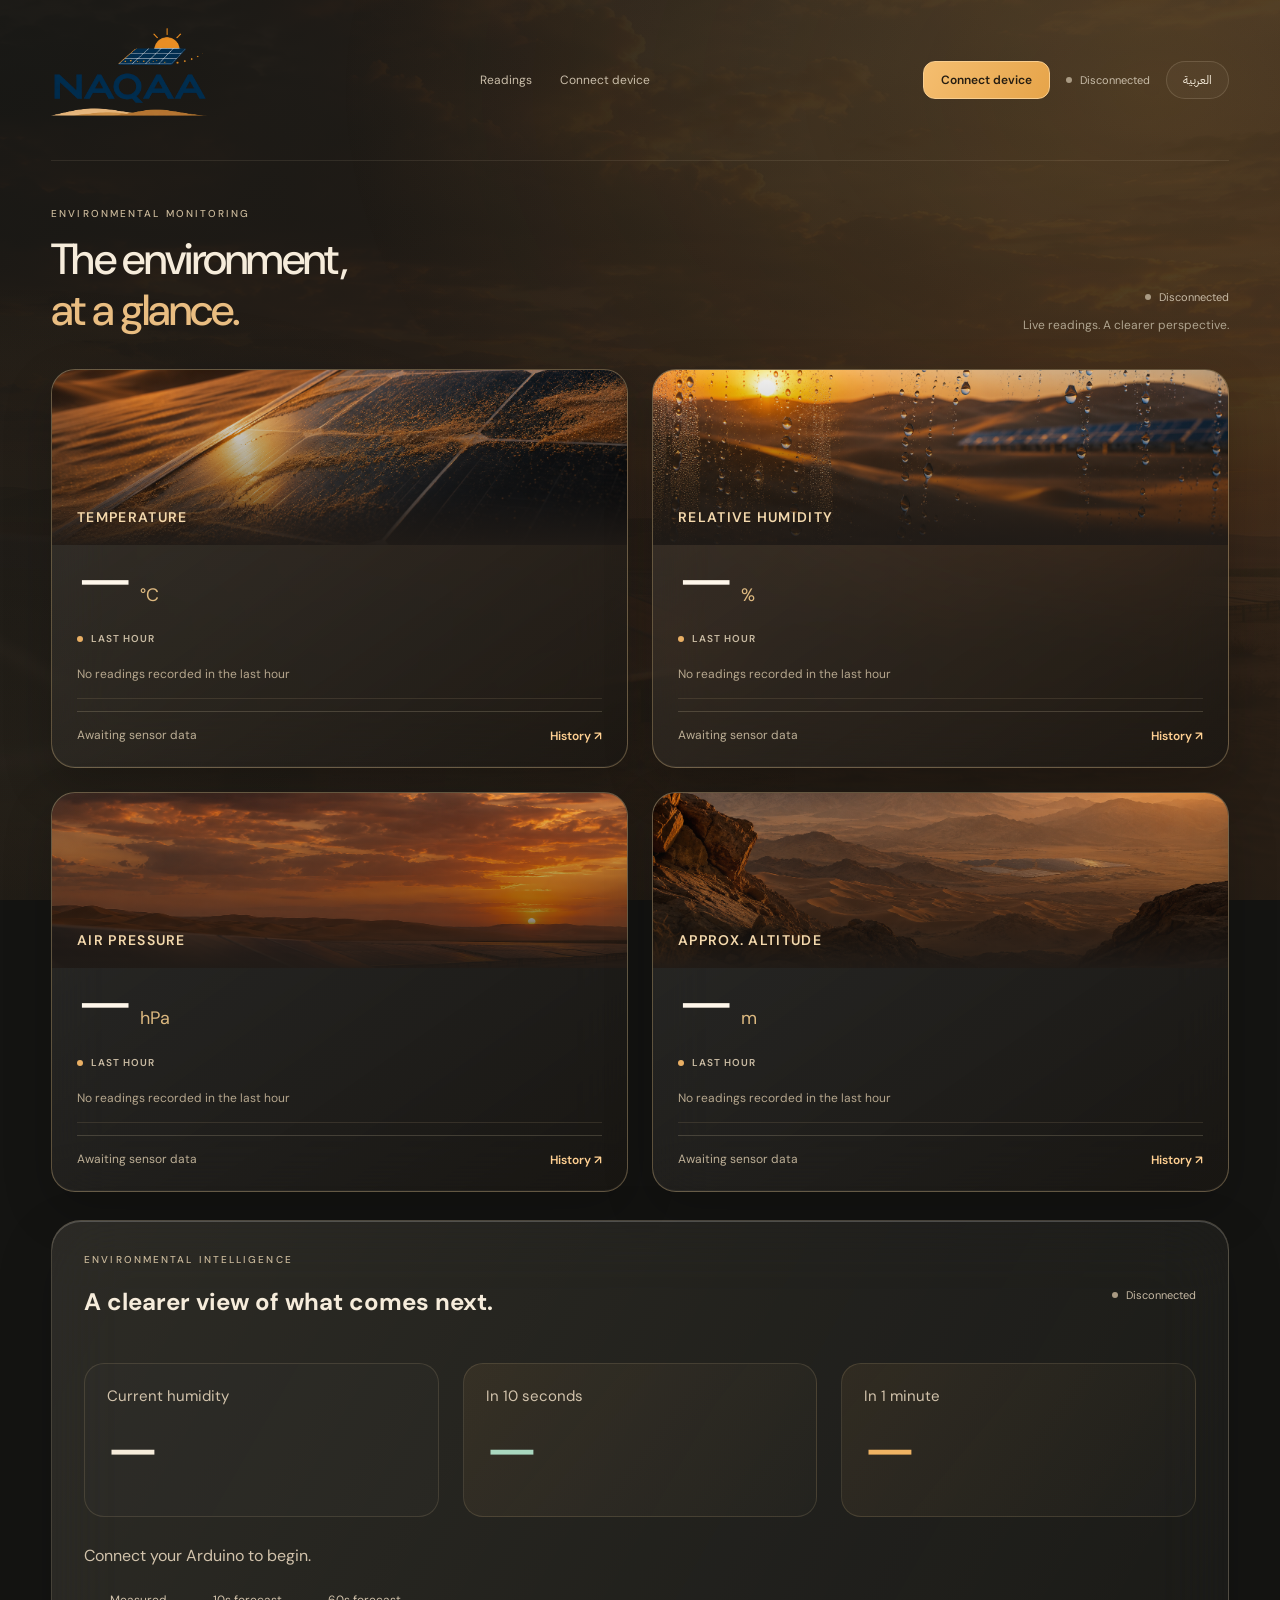
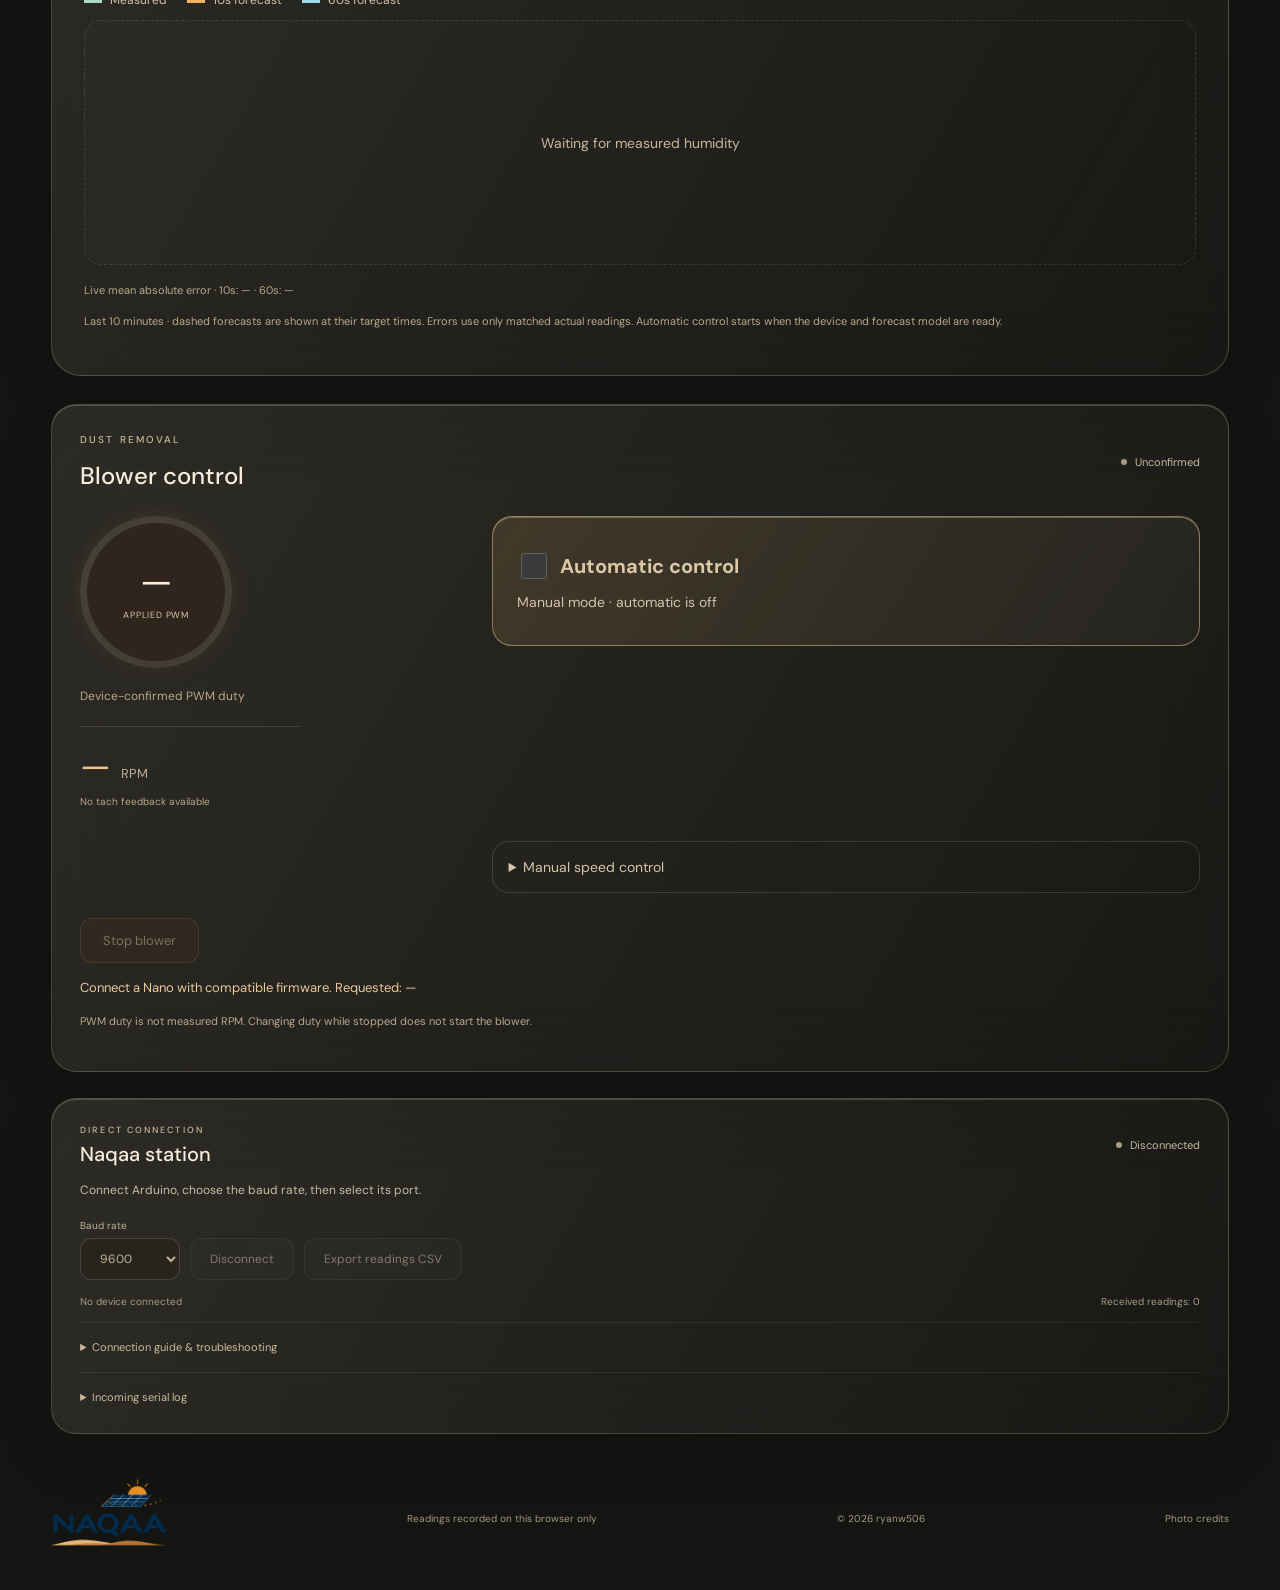
==== index.html @ 0ad432ba "Display complete original logo" ====
<!doctype html>
<html lang="en" dir="ltr"><head><meta charset="utf-8"><meta name="viewport" content="width=device-width, initial-scale=1"><meta name="theme-color" content="#211d19"><meta name="description" content="Naqaa — environmental monitoring from your Arduino sensor."><title>نقاء | Naqaa</title><link rel="stylesheet" href="style.css?v=29"><link href="https://fonts.googleapis.com/css2?family=DM+Sans:wght@400;500;600;700&family=IBM+Plex+Sans+Arabic:wght@400;500;600;700&display=swap" rel="stylesheet"></head>
<body><a class="skip" href="#readings" data-ar="انتقل إلى القراءات" data-en="Skip to readings">انتقل إلى القراءات</a><main>
<header><a class="brand logo-brand" href="#" aria-label="NAQAA"><img src="naqaa-logo-transparent.png" alt="NAQAA"></a><nav><a href="#readings" data-ar="القراءات" data-en="Readings">القراءات</a><a href="#connection" data-ar="توصيل الجهاز" data-en="Connect device">توصيل الجهاز</a></nav><div class="header-actions"><button id="connect" class="primary" data-ar="توصيل الجهاز" data-en="Connect device">توصيل الجهاز</button><span class="state-badge" id="header-state"></span><button id="language" aria-label="Switch language">English</button></div></header>
<section class="dashboard" id="readings"><div class="section-heading"><div><p class="eyebrow" data-ar="محطة الرصد البيئي" data-en="ENVIRONMENTAL MONITORING">ENVIRONMENTAL MONITORING</p><h1 data-ar="البيئة، في لمحة." data-en="The environment,<br><em>at a glance.</em>">The environment,<br><em>at a glance.</em></h1></div><div class="overview-meta"><span class="state-badge" id="overview-state"></span><p data-ar="قراءات مباشرة من مستشعرك." data-en="Live readings. A clearer perspective.">Live readings. A clearer perspective.</p></div></div><div id="cards" class="cards"></div>
<section class="glass blower-panel" id="blower-panel" hidden><div class="connection-heading"><div><p class="eyebrow" data-ar="إزالة الغبار" data-en="DUST REMOVAL">DUST REMOVAL</p><h2 data-ar="التحكم بالمنفاخ" data-en="Blower control">Blower control</h2></div><span id="blower-state" class="state-badge"></span></div><div class="blower-layout"><div class="blower-reading"><strong id="blower-duty">—</strong><span data-ar="نسبة PWM المؤكدة من الجهاز" data-en="Device-confirmed PWM duty">Device-confirmed PWM duty</span><div class="blower-rpm"><div><strong id="blower-rpm">—</strong><small>RPM</small></div><span id="blower-rpm-note">No speed feedback</span></div></div><fieldset id="blower-controls" disabled><label for="blower-range" data-ar="النسبة المطلوبة" data-en="Requested duty">Requested duty</label><div class="blower-inputs"><input id="blower-range" type="range" min="0" max="100" step="1" value="60"><input id="blower-number" aria-label="Duty percentage" type="number" min="0" max="100" step="1" value="60"><span>%</span></div><div class="controls"><button class="secondary" id="blower-apply" data-ar="تطبيق النسبة" data-en="Apply duty">Apply duty</button><button class="primary" id="blower-start" data-ar="تشغيل" data-en="Start">Start</button></div></fieldset></div><button id="blower-stop" class="blower-stop" disabled data-ar="إيقاف المنفاخ" data-en="Stop blower">Stop blower</button><p id="blower-message" role="status" aria-live="polite"></p><p class="blower-note" data-ar="النسبة هي خرج PWM وليست سرعة RPM. تغيير النسبة أثناء التوقف لا يشغل المنفاخ." data-en="PWM duty is not measured RPM. Changing duty while stopped does not start the blower.">PWM duty is not measured RPM. Changing duty while stopped does not start the blower.</p></section><section id="connection" class="glass connection"><div class="connection-heading"><div><p class="eyebrow" data-ar="اتصال مباشر" data-en="DIRECT CONNECTION">اتصال مباشر</p><h2 data-ar="محطة نقاء" data-en="Naqaa station">محطة نقاء</h2></div><span class="state-badge" id="panel-state"></span></div><p id="storage-message" role="status" hidden></p><p id="connection-message" role="status" aria-live="polite"></p><div class="controls"><label><span data-ar="سرعة الاتصال" data-en="Baud rate">سرعة الاتصال</span><select id="baud"><option>9600</option><option>115200</option><option>57600</option><option>38400</option><option>19200</option><option>4800</option></select></label><button id="disconnect" class="secondary" disabled data-ar="قطع الاتصال" data-en="Disconnect">قطع الاتصال</button><button id="export" class="secondary" disabled data-ar="تنزيل القراءات CSV" data-en="Export readings CSV">تنزيل القراءات CSV</button></div><div class="device-meta"><span id="port-info"></span><span id="sample-count"></span></div><details><summary data-ar="طريقة التوصيل وحل المشاكل" data-en="Connection guide & troubleshooting">طريقة التوصيل وحل المشاكل</summary><ol><li data-ar="افتح هذه الصفحة في Chrome أو Edge على الكمبيوتر. إذا كنت داخل معاينة تطبيق، افتح الرابط في المتصفح مباشرة." data-en="Open this page in desktop Chrome or Edge. If you are inside an app preview, open the URL in the browser directly.">افتح هذه الصفحة في Chrome أو Edge على الكمبيوتر. إذا كنت داخل معاينة تطبيق، افتح الرابط في المتصفح مباشرة.</li><li data-ar="وصّل الأردوينو بسلك USB يدعم البيانات وأغلق Serial Monitor وSerial Plotter في Arduino IDE." data-en="Connect Arduino with a data-capable USB cable. Close Serial Monitor and Serial Plotter in Arduino IDE.">وصّل الأردوينو بسلك USB يدعم البيانات وأغلق Serial Monitor وSerial Plotter في Arduino IDE.</li><li data-ar="طابق سرعة الاتصال مع Serial.begin في كودك، ثم اضغط توصيل واختر منفذ الجهاز." data-en="Match the baud rate to Serial.begin in your firmware, then click Connect and select the device port.">طابق سرعة الاتصال مع Serial.begin في كودك، ثم اضغط توصيل واختر منفذ الجهاز.</li><li data-ar="تُقرأ المخرجات النصية الحالية مثل Temperature = 21.21 وHumidity = 49.80؛ يجب إرسال كل سطر باستخدام Serial.println." data-en="Existing text output such as Temperature = 21.21 and Humidity = 49.80 is supported. Send each line using Serial.println.">تُقرأ المخرجات النصية الحالية مثل Temperature = 21.21 وHumidity = 49.80؛ يجب إرسال كل سطر باستخدام Serial.println.</li></ol><p data-ar="اتصال USB يعرض الجهاز الموصول بهذا الكمبيوتر. مشاهدة نفس البث عن بعد تحتاج بوابة شبكة وخدمة تخزين مشتركة." data-en="USB displays the device attached to this computer. Sharing the same stream remotely requires a network gateway and shared data service.">اتصال USB يعرض الجهاز الموصول بهذا الكمبيوتر. مشاهدة نفس البث عن بعد تحتاج بوابة شبكة وخدمة تخزين مشتركة.</p><a id="standalone" target="_blank" rel="noopener" data-ar="فتح الصفحة في نافذة مستقلة ↗" data-en="Open in a standalone window ↗">فتح الصفحة في نافذة مستقلة ↗</a></details><details><summary data-ar="سجل الاستقبال" data-en="Incoming serial log">سجل الاستقبال</summary><pre id="serial-log" dir="ltr"></pre></details></section></section>
<footer><a class="brand logo-brand" href="#" aria-label="NAQAA"><img src="naqaa-logo-transparent.png" alt="NAQAA"></a><p data-ar="البيانات المسجلة على هذا المتصفح فقط" data-en="Readings recorded on this browser only">Readings recorded on this browser only</p><span class="copyright">© 2026 ryanw506</span><a href="credits.html" data-ar="مصادر الصور" data-en="Photo credits">مصادر الصور</a></footer></main><dialog id="detail" aria-labelledby="detail-title"><button class="close" id="close-detail" autofocus aria-label="Close / إغلاق">×</button><div class="detail-banner"><img id="detail-photo" alt=""><div class="detail-banner-shade"></div><div class="detail-banner-content"><p class="eyebrow" data-ar="سجل المستشعر" data-en="SENSOR HISTORY">SENSOR HISTORY</p><h2 id="detail-title"></h2><p id="detail-updated"></p></div></div><div class="detail-body"><div class="history-header"><h3 data-ar="السجل" data-en="HISTORY">HISTORY</h3><div class="range-tabs" role="group" aria-label="History time range"><button data-minutes="1" aria-pressed="true" data-ar="دقيقة" data-en="1 minute">1 minute</button><button data-minutes="10" aria-pressed="false" data-ar="10 دقائق" data-en="10 minutes">10 minutes</button><button data-minutes="60" aria-pressed="false" data-ar="ساعة" data-en="1 hour">1 hour</button></div></div><div id="chart"></div><div id="stats" class="stats"></div><div class="history-footer"><span id="history-coverage"></span><span id="history-source" data-ar="متوسطات ثانية واحدة · بيانات جهازك" data-en="1-second averages · Device readings">1-second averages · Device readings</span></div></div></dialog><script src="core.js?v=12"></script><script src="history.js?v=9"></script><script src="app.js?v=21"></script><script src="control-core.js?v=1"></script><script src="blower.js?v=15"></script><script src="forecast-model.js?v=1"></script><script src="forecast.js?v=13"></script></body></html>
---- style.css ----
:root{color-scheme:dark;--amber:#f6b661;--cream:#f6ecdb;--muted:#b9ad99;--line:#ead7b52b}*{box-sizing:border-box}html{scroll-behavior:smooth;scroll-padding-top:25px}body{margin:0;background:#141412;color:var(--cream);font-family:'DM Sans','IBM Plex Sans Arabic',sans-serif}body:before{content:'';position:fixed;inset:0;z-index:-1;background:linear-gradient(110deg,#171714ef,#292017e0),url('pressure-desert.png') center/cover}body:after{content:'';position:fixed;z-index:-1;inset:0;pointer-events:none;background:radial-gradient(ellipse at 90% 10%,#d29a4430,transparent 50%),radial-gradient(ellipse at 0% 85%,#98765115,transparent 45%)}button,select,a{font:inherit}a{color:inherit;text-decoration:none}button,select{color:inherit;border:1px solid var(--line)}button{cursor:pointer}button:disabled{cursor:not-allowed;opacity:.42}:focus-visible{outline:2px solid var(--amber);outline-offset:5px}.skip{position:absolute;top:-80px;z-index:100;background:#25221b;padding:15px}.skip:focus{top:8px}main{max-width:1460px;margin:auto}header{display:flex;justify-content:space-between;align-items:center;margin:0 4%;padding:24px 0;border-bottom:1px solid #ead7b51a;gap:20px}.brand{font-size:22px;letter-spacing:4px;display:flex;align-items:baseline;gap:15px;font-weight:600}.brand span{font-family:'IBM Plex Sans Arabic',sans-serif;letter-spacing:0;font-size:19px;color:#bcae95;font-weight:400}nav,.header-actions{display:flex;align-items:center;gap:28px}nav{font-size:12px;color:#c9bda9}#language{background:#fff5df09;border-radius:25px;padding:9px 16px;font-size:12px}button:hover:not(:disabled),nav a:hover{color:#ffe2b3}.state-badge{display:inline-flex;align-items:center;gap:8px;font-size:11px;color:#c7baa5;white-space:nowrap}.state-badge:before{content:'';width:6px;height:6px;border-radius:50%;background:#a99a83}.state-badge[data-state=live]:before{background:#afd3a4;box-shadow:0 0 10px #afd3a466;animation:breathe 3s infinite}.state-badge[data-state=error]:before,.state-badge[data-state=stale]:before{background:#ffb46b}.dashboard{padding:46px 4% 20px}.section-heading{display:flex;align-items:end;justify-content:space-between;gap:30px;margin-bottom:32px}.eyebrow{font-size:10px;font-weight:500;letter-spacing:2.1px;color:#cab99b;margin:0 0 14px}.section-heading h1{font-size:clamp(30px,3.4vw,48px);line-height:1.18;letter-spacing:-1.7px;font-weight:500;margin:0}.section-heading em{font-style:normal;color:#e9bd81}.overview-meta{text-align:end;padding-bottom:4px}.overview-meta p{font-size:12px;color:#afa48f;margin:12px 0 0}.cards{display:grid;grid-template-columns:repeat(2,minmax(0,1fr));gap:24px}.card{position:relative;display:block;min-width:0;isolation:isolate;text-align:start;overflow:hidden;border-radius:29px;padding:0;background:linear-gradient(140deg,#fff0d51b,#fff1d906);backdrop-filter:blur(28px) saturate(125%);-webkit-backdrop-filter:blur(28px) saturate(125%);border:1px solid #e8c68c55;box-shadow:inset 0 1px 0 #ffffff35,inset 0 -1px 0 #ffffff0c,0 18px 50px #0003;transition:transform .35s,border-color .35s,box-shadow .35s;animation:arrive .7s both}.card:nth-child(2){animation-delay:.07s}.card:nth-child(3){animation-delay:.14s}.card:nth-child(4){animation-delay:.21s}.card:hover{transform:translateY(-5px);border-color:#e9c88a9a;box-shadow:inset 0 1px 0 #ffffff48,0 25px 55px #0005}.card-visual{height:315px;position:relative;overflow:hidden;z-index:-1}.card-photo{width:100%;height:100%;object-fit:cover;object-position:center 46%;display:block;transition:transform .8s}.card:hover .card-photo{transform:scale(1.035)}.card-visual:after{content:'';position:absolute;inset:0;background:linear-gradient(180deg,transparent 25%,#211e1840 60%,#211e18c9 94%,#211e18e0)}.card-content{position:relative;margin-top:-75px;padding:0 27px 20px}.card-heading{display:flex;justify-content:space-between;align-items:center;gap:15px}.sensor-name{font-size:15px;letter-spacing:1.1px;font-weight:600;margin:0;color:#eed9b2;text-transform:uppercase}.card-trend{font-size:10px;color:#c5b69d;white-space:nowrap}.card-value{display:flex;align-items:baseline;gap:9px;direction:ltr;font-size:55px;letter-spacing:-2.5px;line-height:1.3;font-weight:400;font-variant-numeric:tabular-nums;margin:6px 0 4px;color:#fff4e3;min-height:71px}.card-value small{font-size:16px;letter-spacing:0;color:#c6b394}.card-value.waiting{color:#f3dcb5}.sparkline{height:57px;margin:6px 0 15px;position:relative}.sparkline svg{display:block;width:100%;height:100%}.spark-empty{height:100%;display:flex;align-items:center;color:#b6a78e;font-size:11px;border-bottom:1px solid #d8bd9022}.card-bottom{display:flex;align-items:center;justify-content:space-between;border-top:1px solid #ead7b51d;padding-top:15px;gap:15px}.sensor-state{font-size:10px;color:#bdaf96;line-height:1.6}.details-link{font-size:11px;color:#f4b35b;white-space:nowrap}.value-updated{animation:valueFlash .6s ease-out}.glass{background:linear-gradient(120deg,#fff1d51b,#ffffff05);backdrop-filter:blur(35px) saturate(135%);-webkit-backdrop-filter:blur(35px) saturate(135%);border:1px solid #e8d5b437;box-shadow:inset 0 1px 0 #fff3,0 20px 60px #0002}.connection{border-radius:25px;margin-top:26px;padding:25px 28px}.connection-heading{display:flex;align-items:center;justify-content:space-between}.connection h2{font-size:20px;font-weight:500;margin:0}.connection .eyebrow{margin:0 0 5px;font-size:9px}.connection #connection-message{font-size:12px;line-height:1.8;color:#c9bda7;margin:13px 0 18px}.controls{display:flex;align-items:end;flex-wrap:wrap;gap:10px}.controls label{display:flex;flex-direction:column;gap:6px;font-size:10px;color:#c1b398}select{padding:11px 15px;background:#27241e;border-radius:11px;font-size:12px;min-width:100px}.primary,.secondary{display:inline-flex;align-items:center;justify-content:center;gap:20px;border-radius:12px;padding:12px 19px;font-size:12px;transition:background .2s,transform .2s}.primary{background:linear-gradient(120deg,#f5be70,#e6a449);border:1px solid #f8cd8e;color:#251d12;font-weight:600}.primary:hover:not(:disabled){background:#ffd59a;color:#211b12;transform:translateY(-2px)}.secondary{background:#fff3d50a}.secondary:hover:not(:disabled){background:#fff3d51b}.device-meta{display:flex;justify-content:space-between;gap:15px;font-size:10px;color:#aa9e88;margin-top:15px}.connection details{border-top:1px solid #ead7b516;padding-top:14px;margin-top:14px;font-size:12px;color:#baac93;line-height:1.9}.connection summary{cursor:pointer;color:#cdbc9c;font-size:11px}.connection details a{text-decoration:underline;color:#e7bd7f}.connection details ol{padding-inline-start:22px}.connection details li{padding:4px 0}pre{background:#15151177;border-radius:12px;padding:15px;max-height:170px;overflow:auto;white-space:pre-wrap;word-break:break-all;color:#d2d7be;font-size:11px}#storage-message{font-size:12px;color:#f0bd81}footer{margin:0 4%;padding:22px 0 30px;display:flex;align-items:center;justify-content:space-between;gap:16px;color:#a59881;font-size:10px}footer .brand{font-size:14px;letter-spacing:3px}footer .brand span{font-size:14px}.close{position:absolute;inset-inline-end:17px;top:17px;z-index:5;width:39px;height:39px;border-radius:50%;background:#27221a77;backdrop-filter:blur(15px);border:1px solid #f5ddb54a;color:#fff0d4;font-size:24px}.close:hover{background:#483d2e}dialog{padding:0;isolation:isolate;max-height:94vh;overflow:auto;width:min(1060px,calc(100% - 30px));border:1px solid #e8ce9e55;border-radius:28px;background:linear-gradient(135deg,#302b23ed,#201e19e8);color:#f4ead7;backdrop-filter:blur(40px) saturate(130%);-webkit-backdrop-filter:blur(40px) saturate(130%);box-shadow:inset 0 1px 0 #fff3,0 30px 110px #0008}dialog[open]{animation:openPanel .3s ease-out}dialog::backdrop{background:#12100b99;backdrop-filter:blur(12px)}.detail-banner{height:230px;position:relative}.detail-banner img{height:100%;width:100%;display:block;object-fit:cover;object-position:center 45%}.detail-banner-shade{position:absolute;inset:0;background:linear-gradient(0deg,#29251ef5,#29251e10 85%)}.detail-banner-content{position:absolute;bottom:17px;inset-inline:30px}.detail-banner-content h2{font-size:29px;font-weight:500;letter-spacing:-.8px;margin:0;color:#fff1d8}.detail-banner-content .eyebrow{font-size:9px;margin-bottom:7px;color:#e6c99d}.detail-banner-content p:last-child{font-size:11px;color:#caba9e;margin-bottom:0}.detail-body{padding:15px 30px 25px}.history-header{display:flex;align-items:center;justify-content:space-between;gap:20px}.history-header h3{font-size:11px;font-weight:500;letter-spacing:2px;color:#bead91}.range-tabs{display:flex;gap:4px;padding:4px;border:1px solid #f0d5a72c;border-radius:30px;background:#fff0d507}.range-tabs button{font-size:12px;border:0;background:transparent;padding:8px 16px;border-radius:22px;color:#d3c3a6;transition:background .25s,color .25s}.range-tabs button[aria-pressed=true]{background:#eca548;color:#2b2113}.range-tabs button:hover{background:#e9ba7228;color:#fff}#chart{min-height:280px;margin:22px 0 17px;position:relative}#chart svg{display:block;width:100%;height:280px;overflow:visible;direction:ltr}.chart-empty{min-height:245px;border:1px dashed #d0b7882b;border-radius:17px;display:flex;flex-direction:column;align-items:center;justify-content:center;gap:12px;color:#c6b79e;text-align:center;padding:25px;font-size:14px;background:linear-gradient(120deg,#fff4d904,transparent)}.chart-empty small{font-size:11px;color:#a89b83;max-width:350px;line-height:1.8}.stats{display:grid;grid-template-columns:repeat(3,1fr);gap:12px}.stat{border:1px solid #f0d5a727;background:linear-gradient(120deg,#fff1d511,#fff8e803);border-radius:15px;padding:16px 18px}.stat span{display:block;font-size:11px;color:#c5b397;margin-bottom:6px}.stat strong{font-size:25px;font-weight:400;direction:ltr;display:block;font-variant-numeric:tabular-nums;letter-spacing:-.5px}.stat small{font-size:12px;color:#b5a58b;margin-inline-start:4px}.history-footer{display:flex;justify-content:space-between;gap:15px;margin-top:18px;color:#a99b82;font-size:10px}.history-path{animation:lineReveal .5s ease-out}.sparkline .history-path{animation:none}@keyframes arrive{from{opacity:0;transform:translateY(20px)}to{opacity:1;transform:translateY(0)}}@keyframes openPanel{from{opacity:0;transform:translateY(12px) scale(.985)}to{opacity:1;transform:none}}@keyframes valueFlash{0%{color:#ffd38a;text-shadow:0 0 18px #ffbd6d66}100%{color:#fff4e3;text-shadow:none}}@keyframes lineReveal{from{opacity:0}to{opacity:1}}@keyframes breathe{50%{box-shadow:0 0 3px #afd3a422}}[dir=rtl] .sensor-name{letter-spacing:0;font-size:21px}[dir=rtl] .eyebrow{letter-spacing:0}[dir=rtl] .section-heading h1{letter-spacing:-.5px;line-height:1.5}[dir=rtl] .brand{direction:ltr}@media(max-width:900px){.card-visual{height:275px}.card-content{padding:0 20px 18px;margin-top:-62px}.card-value{font-size:48px}.sensor-name{font-size:12px}.card-trend{font-size:9px}nav{display:none}.section-heading h1{font-size:39px}.overview-meta p{max-width:160px;line-height:1.8}.card-value{min-height:65px}}@media(max-width:600px){header{padding:19px 0}.brand{font-size:18px}.brand span{font-size:17px}.header-actions{gap:12px}#header-state{display:none}.dashboard{padding-top:30px}.section-heading{gap:15px;align-items:start;margin-bottom:25px}.section-heading h1{font-size:30px;letter-spacing:-1px}.eyebrow{font-size:8px;letter-spacing:1.5px}.overview-meta{padding-top:3px}.overview-meta p{display:none}.overview-meta .state-badge{font-size:9px}.cards{grid-template-columns:1fr;gap:19px}.card-visual{height:280px}.card-content{margin-top:-70px;padding:0 22px 20px}.card-value{font-size:50px}.sensor-name{font-size:14px}.card-trend{font-size:10px}.sparkline{height:48px}.connection{padding:22px 19px}.connection h2{font-size:18px}.controls .primary{flex:1}.controls .secondary{font-size:11px;padding:11px 13px}.device-meta{flex-direction:column;gap:5px}footer p{display:none}footer{flex-wrap:wrap}.detail-banner{height:190px}.detail-banner-content{inset-inline:20px}.detail-body{padding:12px 18px 22px}.detail-banner-content h2{font-size:25px}.range-tabs button{font-size:11px;padding:8px 12px}.history-header{gap:8px}.history-header h3{font-size:9px}.stats{gap:7px}.stat{padding:12px 10px}.stat strong{font-size:21px}.stat span{font-size:10px}.history-footer{flex-direction:column;gap:8px}dialog{border-radius:23px}.history-header{margin-top:3px}#chart svg{height:245px}#chart{min-height:245px}}@media(prefers-reduced-motion:reduce){*{animation:none!important;transition:none!important;scroll-behavior:auto!important}}

header #connect{font-size:12px;padding:10px 17px;white-space:nowrap}.header-actions{gap:16px}@media(max-width:650px){header{gap:10px}.header-actions{gap:8px}header #connect{font-size:11px;padding:9px 12px}#language{font-size:11px;padding:8px 10px}.brand{gap:8px;font-size:16px;letter-spacing:2px}.brand span{font-size:14px}}
.blower-panel{margin-top:26px;padding:28px;border-radius:25px}.blower-panel[hidden]{display:none}.blower-panel h2{font-size:24px;font-weight:500;margin:0}.blower-layout{display:grid;grid-template-columns:1fr 2fr;gap:30px;align-items:center;margin:25px 0}.blower-reading strong{display:block;font-size:58px;font-weight:400;font-variant-numeric:tabular-nums}.blower-reading span,.blower-note{font-size:11px;color:#b9a98c;line-height:1.8}.blower-panel fieldset{border:0;margin:0;padding:0;min-width:0}.blower-panel fieldset:disabled{opacity:.4}.blower-panel label{font-size:12px;color:#dac8a7}.blower-inputs{display:flex;gap:14px;align-items:center;margin:18px 0}.blower-inputs input[type=range]{flex:1;min-width:0;accent-color:#efb363}.blower-inputs input[type=number]{width:76px;padding:10px;border:1px solid #e9d3a94d;border-radius:10px;background:#fff1d50b;color:#f6e8d0;font:inherit}.blower-stop{padding:13px 22px;border-radius:12px;background:#a24a242a;border:1px solid #d8945966;color:#ffd5ac;font-size:13px}.blower-stop:hover:not(:disabled){background:#a24a2450}#blower-message{font-size:13px;line-height:1.8;color:#e9c99c}@media(max-width:650px){.blower-panel{padding:22px 19px}.blower-layout{grid-template-columns:1fr;gap:20px}.blower-reading strong{font-size:44px}}
.blower-rpm{border-top:1px solid #ead7b52b;margin-top:18px;padding-top:16px}.blower-rpm>div{display:flex;gap:10px;align-items:baseline;direction:ltr}.blower-rpm strong{font-size:35px;color:#eec58f}.blower-rpm small{font-size:13px;color:#bdaf96}.blower-rpm>span{font-size:10px}

/* Local humidity model, using the dashboard's existing glass surface. */
.forecast-panel{padding:32px;margin:28px 0;border-radius:30px}
.forecast-values{display:grid;grid-template-columns:1fr 1fr;gap:24px;margin:26px 0}
.forecast-values>div{display:flex;flex-direction:column;gap:12px;padding:22px;border:1px solid #f5d6a322;border-radius:20px;background:#ffffff04}
.forecast-values span{color:#d2c3ac;font-size:15px}
.forecast-values strong{font-size:clamp(34px,5vw,58px);font-weight:500;line-height:1.1;font-variant-numeric:tabular-nums}
.forecast-prediction{background:linear-gradient(130deg,#efb36314,#ffffff04)!important}
.forecast-prediction strong{color:#efb363}
#forecast-message{color:#d2c3ac;min-height:24px;line-height:1.6}
@media(max-width:600px){.forecast-panel{padding:22px}.forecast-values{gap:12px}.forecast-values>div{padding:16px}.forecast-panel .connection-heading{align-items:flex-start;gap:15px;flex-wrap:wrap}}
.forecast-values{grid-template-columns:repeat(3,minmax(0,1fr))}.forecast-values small{font-size:12px;color:#c5b69d}.forecast-prediction.short strong{color:#a9d7bf}.forecast-legend{display:flex;gap:20px;flex-wrap:wrap;color:#d2c3ac;font-size:12px;margin-top:24px}.forecast-legend span:before{content:'';display:inline-block;background:var(--key);width:18px;height:3px;vertical-align:middle;margin-inline-end:8px}.forecast-chart{height:250px;margin-top:12px}.forecast-chart svg{width:100%;height:100%}.auto-controls{display:flex;flex-direction:column;gap:10px;margin-bottom:20px;color:#d2c3ac;font-size:13px}.auto-controls label{display:flex;align-items:center;gap:10px}.auto-controls input{accent-color:#efb363;width:18px;height:18px}@media(max-width:650px){.forecast-values{grid-template-columns:1fr}.forecast-chart{height:200px}}
.auto-controls{padding:24px;border:1px solid #e8c68c80;border-radius:20px;background:linear-gradient(125deg,#efb36324,#fff6e90a);box-shadow:inset 0 1px #fff4}.auto-controls[data-active=true]{border-color:#eeb56c;box-shadow:0 0 28px #e8a84c24,inset 0 1px #fff5}.auto-controls label{font-size:20px;font-weight:700;cursor:pointer}.auto-controls input{width:26px;height:26px}.auto-controls span#auto-policy{font-size:14px;line-height:1.5}.manual-controls{padding:16px;border:1px solid #e8d5b42b;border-radius:16px}.manual-controls summary{cursor:pointer;font-size:14px;color:#d7c5a8}.manual-controls fieldset{margin-top:18px}.blower-layout{align-items:start}
/* Reading cards: clearer measurements and a quieter image treatment. */
.card-visual{height:235px}.card-visual:after{background:linear-gradient(180deg,transparent 12%,#211e184a 50%,#211e18eb 95%)}
.card-content{margin-top:-66px;padding:0 27px 22px}.sensor-name{font-size:16px;letter-spacing:.9px}.card-value{font-size:clamp(45px,4.5vw,58px);margin:4px 0 10px}.card-value small{font-size:17px}.sparkline-caption{font-size:9px;font-weight:600;letter-spacing:1.2px;color:#c7b79a;margin-top:15px}.sparkline{height:48px;margin:4px 0 12px}.spark-empty{font-size:12px;line-height:1.4}.sensor-state,.details-link{font-size:12px}.card-bottom{padding-top:14px}.card-trend{font-size:11px}
@media(max-width:650px){.card-visual{height:190px}.card-content{padding-inline:22px}.card-value{font-size:48px}}
@media(prefers-reduced-motion:reduce){*,*:before,*:after{animation-duration:.01ms!important;animation-iteration-count:1!important;scroll-behavior:auto!important;transition-duration:.01ms!important}}
/* Refined reading cards and a device-confirmed duty indicator. */
.card{border-radius:24px;background:linear-gradient(145deg,#ffffff18,#1a1713bf)}
.card-visual{height:175px}.card-visual:after{background:linear-gradient(180deg,#19161208,#19161273 70%,#201b17f5)}
.card-content{margin-top:-42px;padding:0 25px 22px}.card-heading{min-height:28px}.sensor-name{font-size:14px;color:#f4d9ad;letter-spacing:1.3px}
.card-value{font-size:clamp(48px,5vw,66px);line-height:1.15;min-height:65px;margin:12px 0 16px;color:#fff7eb}.card-value small{font-size:18px;color:#ddb980}
.sparkline-caption{display:flex;align-items:center;gap:8px;font-size:10px;color:#c9bba3;letter-spacing:1px}.sparkline-caption:before{content:'';width:6px;height:6px;border-radius:50%;background:#e9af64}.sparkline{height:48px;margin:6px 0 12px}.card-bottom{border-top:1px solid #ead7b530}.details-link{color:#ffd092;font-weight:600}
.blower-layout{grid-template-columns:minmax(230px,.7fr) minmax(260px,1.3fr);align-items:start}.duty-gauge{--duty:0;width:152px;aspect-ratio:1;border-radius:50%;display:grid;place-items:center;background:conic-gradient(#efb363 calc(var(--duty)*1%),#f9dcad26 0);padding:7px;margin-bottom:16px;box-shadow:0 0 26px #f0ad5516}.duty-gauge[data-fresh=false]{background:#f9dcad20}.duty-gauge-inner{width:100%;height:100%;border-radius:50%;display:flex;flex-direction:column;align-items:center;justify-content:center;background:#30251d}.duty-gauge-inner span{font-size:37px;line-height:1;color:#fff0da;letter-spacing:-1.5px}.duty-gauge-inner small{font-size:9px;letter-spacing:.8px;color:#d8c6a9;margin-top:9px}.blower-reading>strong{display:none}.blower-reading>span{font-size:12px}.blower-rpm{max-width:220px}.auto-controls{min-height:130px;justify-content:center}.manual-controls{grid-column:2}.auto-controls[data-active=true]{background:linear-gradient(130deg,#efb36332,#fff8e80b)}
@media(max-width:650px){.card-visual{height:155px}.card-content{padding-inline:20px}.card-value{font-size:52px}.blower-layout{grid-template-columns:1fr}.manual-controls{grid-column:auto}.duty-gauge{width:130px}.auto-controls{min-height:110px}}

/* NAQAA mark integrated into the original dark header. */
.logo-brand{position:relative;display:block;width:156px;height:86px;padding:0;border:0;background:transparent;box-shadow:none;overflow:hidden;flex:none}.logo-brand img{position:absolute;inset:50% auto auto 50%;width:246px;height:auto;max-width:none;transform:translate(-50%,-50%);filter:drop-shadow(0 1px 1px #fff9)}footer .logo-brand{width:116px;height:64px}footer .logo-brand img{width:184px}@media(max-width:650px){.logo-brand{width:126px;height:70px}.logo-brand img{width:200px}}
.logo-brand{background:radial-gradient(ellipse closest-side,#f6e6cbd9,transparent 100%)}/* Warm monochrome mark on the dark surface, with no frame or glow. */
.logo-brand{background:transparent}.logo-brand img{filter:brightness(0) saturate(100%) invert(81%) sepia(24%) saturate(742%) hue-rotate(331deg) brightness(101%) contrast(96%)}
.logo-brand{background:transparent;overflow:visible}.logo-brand img{filter:none;mix-blend-mode:normal}.logo-brand:before{content:'';position:absolute;inset:7px 0;border-radius:50%;background:#f6e9d7;opacity:.95}footer .logo-brand:before{inset:6px 0}
/* A light header surface keeps the original navy-and-orange logo legible. */
header{background:#f4e8d9;border-radius:0 0 20px 20px;padding:12px 22px;border-bottom:0}header nav,header .state-badge{color:#304b5a}header #language{color:#173b55;background:#ffffff99;border-color:#264a5b44}.logo-brand:before{display:none}.logo-brand{overflow:hidden}.logo-brand img{filter:none;mix-blend-mode:normal}header nav a:hover{color:#a95f1e}
/* Dark-header mark: original colored panel and dunes, light wordmark. */
header{background:transparent;border-radius:0;padding:24px 0;border-bottom:1px solid #ead7b51a}header nav,header .state-badge{color:#c9bda9}header #language{color:#f6ecdb;background:#fff5df09;border-color:#ead7b52b}.logo-brand{position:relative;background:none;border:0;box-shadow:none;overflow:hidden}.logo-brand:before{display:none}.logo-brand img.logo-art{filter:none;mix-blend-mode:normal;clip-path:polygon(0 0,100% 0,100% 42%,0 42%,0 70%,100% 70%,100% 100%,0 100%)}.logo-brand .logo-wordmark{position:absolute;inset-inline:0;top:43%;text-align:center;font-family:'DM Sans',sans-serif;font-size:29px;line-height:1;font-weight:700;letter-spacing:-1.1px;color:#f4dfc0}.logo-brand img{top:50%}footer .logo-brand .logo-wordmark{font-size:22px}header nav a:hover{color:#ffe2b3}@media(max-width:650px){header{padding:16px 0}.logo-brand .logo-wordmark{font-size:23px}}
/* Match the wordmark to the site's existing sand-gold accent. */
.logo-brand .logo-wordmark{color:#e9bd81}
.logo-brand .logo-wordmark{color:#083257}
.logo-brand img{filter:none;clip-path:none;mix-blend-mode:normal}
/* Keep the whole sun and dunes inside the logo viewport. */
.logo-brand{height:112px}footer .logo-brand{height:84px}@media(max-width:650px){.logo-brand{height:92px}}
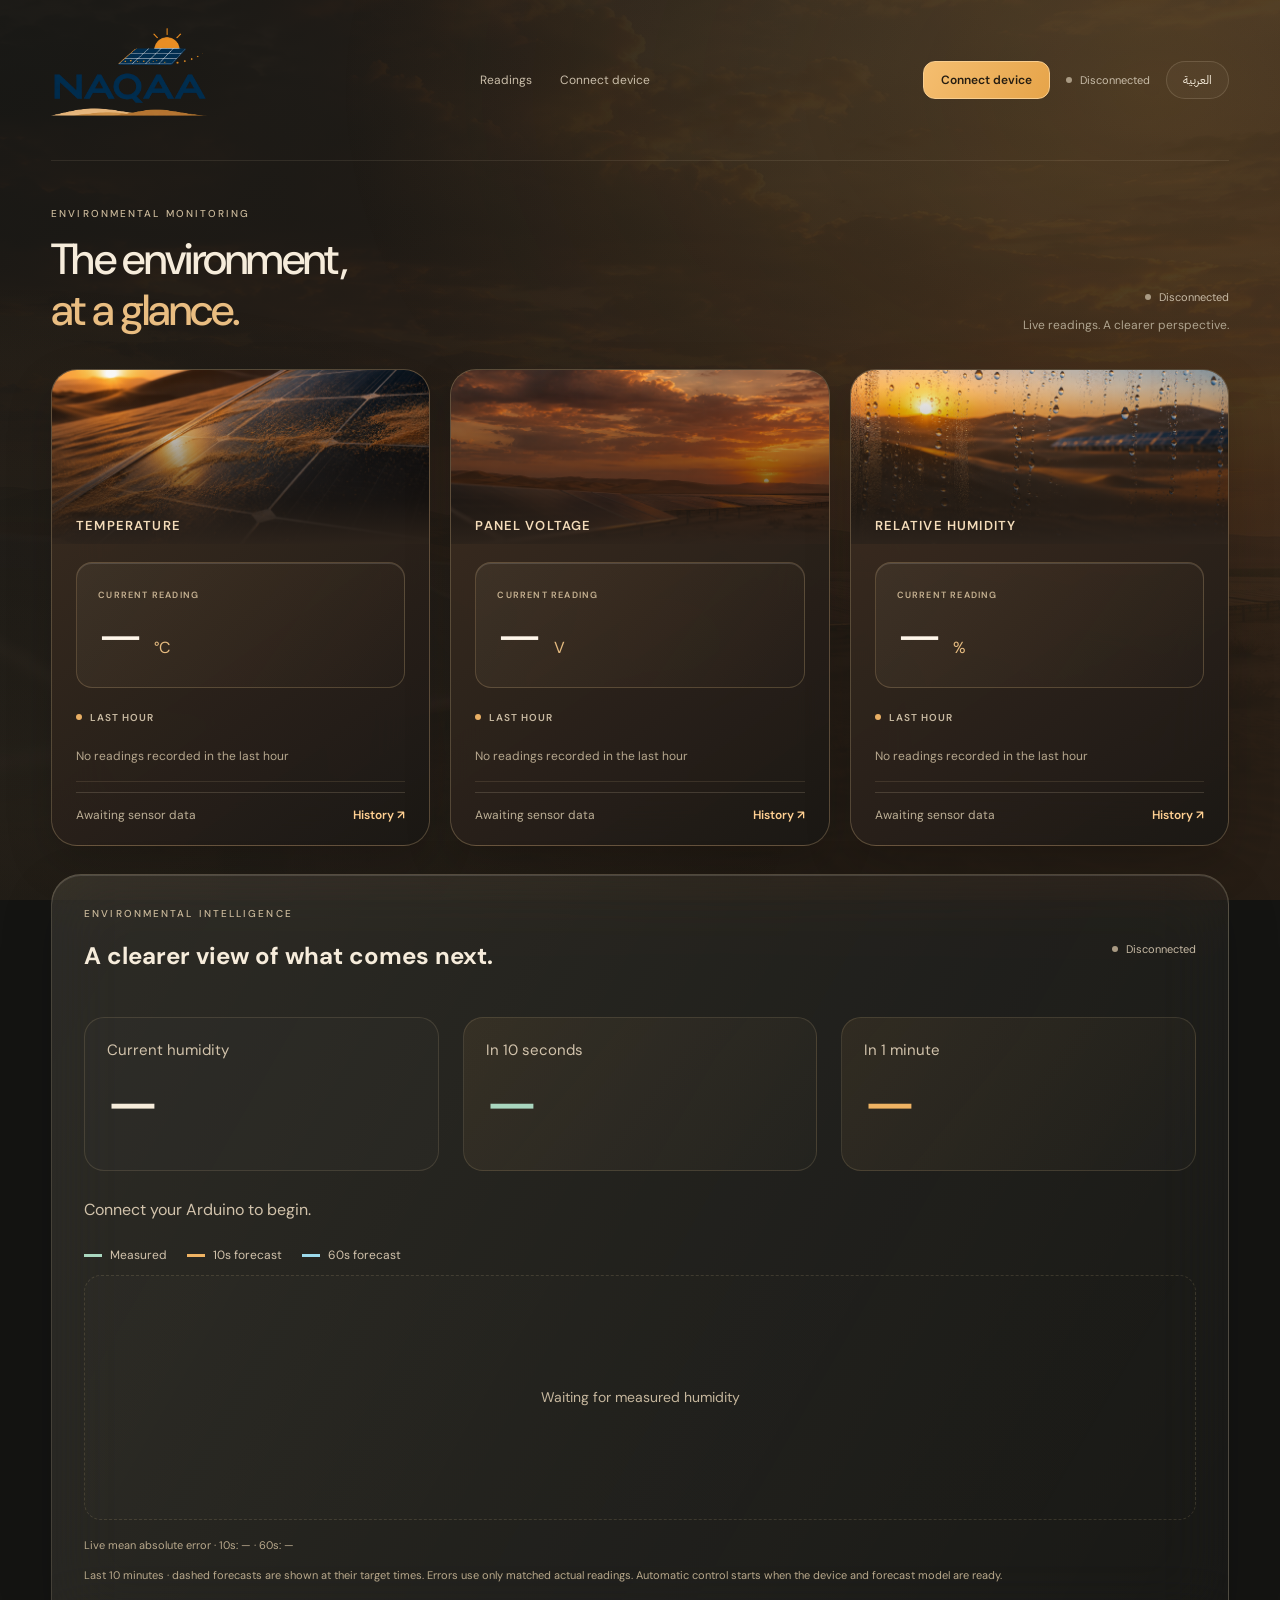
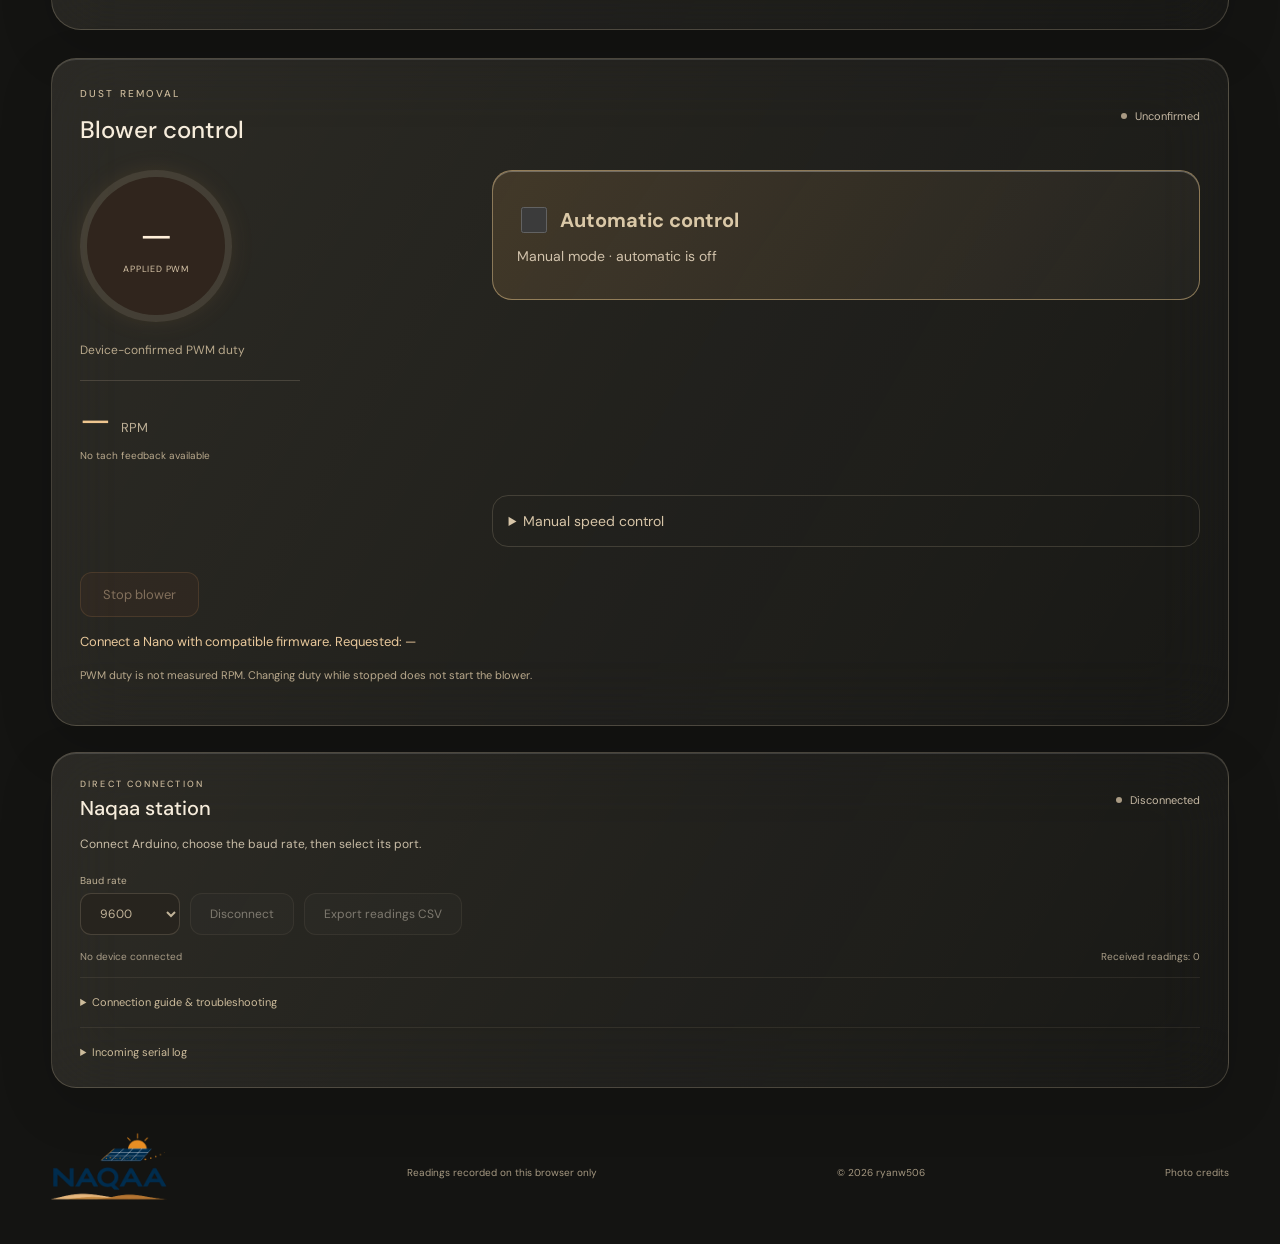
==== commit 1e55aeda: "Add panel voltage and update dashboard" ====
--- a/index.html
+++ b/index.html
@@ -1,7 +1,7 @@
 <!doctype html>
-<html lang="en" dir="ltr"><head><meta charset="utf-8"><meta name="viewport" content="width=device-width, initial-scale=1"><meta name="theme-color" content="#211d19"><meta name="description" content="Naqaa — environmental monitoring from your Arduino sensor."><title>نقاء | Naqaa</title><link rel="stylesheet" href="style.css?v=29"><link href="https://fonts.googleapis.com/css2?family=DM+Sans:wght@400;500;600;700&family=IBM+Plex+Sans+Arabic:wght@400;500;600;700&display=swap" rel="stylesheet"></head>
+<html lang="en" dir="ltr"><head><meta charset="utf-8"><meta name="viewport" content="width=device-width, initial-scale=1"><meta name="theme-color" content="#211d19"><meta name="description" content="Naqaa — environmental monitoring from your Arduino sensor."><title>نقاء | Naqaa</title><link rel="stylesheet" href="style.css?v=32"><link href="https://fonts.googleapis.com/css2?family=DM+Sans:wght@400;500;600;700&family=IBM+Plex+Sans+Arabic:wght@400;500;600;700&display=swap" rel="stylesheet"></head>
 <body><a class="skip" href="#readings" data-ar="انتقل إلى القراءات" data-en="Skip to readings">انتقل إلى القراءات</a><main>
 <header><a class="brand logo-brand" href="#" aria-label="NAQAA"><img src="naqaa-logo-transparent.png" alt="NAQAA"></a><nav><a href="#readings" data-ar="القراءات" data-en="Readings">القراءات</a><a href="#connection" data-ar="توصيل الجهاز" data-en="Connect device">توصيل الجهاز</a></nav><div class="header-actions"><button id="connect" class="primary" data-ar="توصيل الجهاز" data-en="Connect device">توصيل الجهاز</button><span class="state-badge" id="header-state"></span><button id="language" aria-label="Switch language">English</button></div></header>
 <section class="dashboard" id="readings"><div class="section-heading"><div><p class="eyebrow" data-ar="محطة الرصد البيئي" data-en="ENVIRONMENTAL MONITORING">ENVIRONMENTAL MONITORING</p><h1 data-ar="البيئة، في لمحة." data-en="The environment,<br><em>at a glance.</em>">The environment,<br><em>at a glance.</em></h1></div><div class="overview-meta"><span class="state-badge" id="overview-state"></span><p data-ar="قراءات مباشرة من مستشعرك." data-en="Live readings. A clearer perspective.">Live readings. A clearer perspective.</p></div></div><div id="cards" class="cards"></div>
 <section class="glass blower-panel" id="blower-panel" hidden><div class="connection-heading"><div><p class="eyebrow" data-ar="إزالة الغبار" data-en="DUST REMOVAL">DUST REMOVAL</p><h2 data-ar="التحكم بالمنفاخ" data-en="Blower control">Blower control</h2></div><span id="blower-state" class="state-badge"></span></div><div class="blower-layout"><div class="blower-reading"><strong id="blower-duty">—</strong><span data-ar="نسبة PWM المؤكدة من الجهاز" data-en="Device-confirmed PWM duty">Device-confirmed PWM duty</span><div class="blower-rpm"><div><strong id="blower-rpm">—</strong><small>RPM</small></div><span id="blower-rpm-note">No speed feedback</span></div></div><fieldset id="blower-controls" disabled><label for="blower-range" data-ar="النسبة المطلوبة" data-en="Requested duty">Requested duty</label><div class="blower-inputs"><input id="blower-range" type="range" min="0" max="100" step="1" value="60"><input id="blower-number" aria-label="Duty percentage" type="number" min="0" max="100" step="1" value="60"><span>%</span></div><div class="controls"><button class="secondary" id="blower-apply" data-ar="تطبيق النسبة" data-en="Apply duty">Apply duty</button><button class="primary" id="blower-start" data-ar="تشغيل" data-en="Start">Start</button></div></fieldset></div><button id="blower-stop" class="blower-stop" disabled data-ar="إيقاف المنفاخ" data-en="Stop blower">Stop blower</button><p id="blower-message" role="status" aria-live="polite"></p><p class="blower-note" data-ar="النسبة هي خرج PWM وليست سرعة RPM. تغيير النسبة أثناء التوقف لا يشغل المنفاخ." data-en="PWM duty is not measured RPM. Changing duty while stopped does not start the blower.">PWM duty is not measured RPM. Changing duty while stopped does not start the blower.</p></section><section id="connection" class="glass connection"><div class="connection-heading"><div><p class="eyebrow" data-ar="اتصال مباشر" data-en="DIRECT CONNECTION">اتصال مباشر</p><h2 data-ar="محطة نقاء" data-en="Naqaa station">محطة نقاء</h2></div><span class="state-badge" id="panel-state"></span></div><p id="storage-message" role="status" hidden></p><p id="connection-message" role="status" aria-live="polite"></p><div class="controls"><label><span data-ar="سرعة الاتصال" data-en="Baud rate">سرعة الاتصال</span><select id="baud"><option>9600</option><option>115200</option><option>57600</option><option>38400</option><option>19200</option><option>4800</option></select></label><button id="disconnect" class="secondary" disabled data-ar="قطع الاتصال" data-en="Disconnect">قطع الاتصال</button><button id="export" class="secondary" disabled data-ar="تنزيل القراءات CSV" data-en="Export readings CSV">تنزيل القراءات CSV</button></div><div class="device-meta"><span id="port-info"></span><span id="sample-count"></span></div><details><summary data-ar="طريقة التوصيل وحل المشاكل" data-en="Connection guide & troubleshooting">طريقة التوصيل وحل المشاكل</summary><ol><li data-ar="افتح هذه الصفحة في Chrome أو Edge على الكمبيوتر. إذا كنت داخل معاينة تطبيق، افتح الرابط في المتصفح مباشرة." data-en="Open this page in desktop Chrome or Edge. If you are inside an app preview, open the URL in the browser directly.">افتح هذه الصفحة في Chrome أو Edge على الكمبيوتر. إذا كنت داخل معاينة تطبيق، افتح الرابط في المتصفح مباشرة.</li><li data-ar="وصّل الأردوينو بسلك USB يدعم البيانات وأغلق Serial Monitor وSerial Plotter في Arduino IDE." data-en="Connect Arduino with a data-capable USB cable. Close Serial Monitor and Serial Plotter in Arduino IDE.">وصّل الأردوينو بسلك USB يدعم البيانات وأغلق Serial Monitor وSerial Plotter في Arduino IDE.</li><li data-ar="طابق سرعة الاتصال مع Serial.begin في كودك، ثم اضغط توصيل واختر منفذ الجهاز." data-en="Match the baud rate to Serial.begin in your firmware, then click Connect and select the device port.">طابق سرعة الاتصال مع Serial.begin في كودك، ثم اضغط توصيل واختر منفذ الجهاز.</li><li data-ar="تُقرأ المخرجات النصية الحالية مثل Temperature = 21.21 وHumidity = 49.80؛ يجب إرسال كل سطر باستخدام Serial.println." data-en="Existing text output such as Temperature = 21.21 and Humidity = 49.80 is supported. Send each line using Serial.println.">تُقرأ المخرجات النصية الحالية مثل Temperature = 21.21 وHumidity = 49.80؛ يجب إرسال كل سطر باستخدام Serial.println.</li></ol><p data-ar="اتصال USB يعرض الجهاز الموصول بهذا الكمبيوتر. مشاهدة نفس البث عن بعد تحتاج بوابة شبكة وخدمة تخزين مشتركة." data-en="USB displays the device attached to this computer. Sharing the same stream remotely requires a network gateway and shared data service.">اتصال USB يعرض الجهاز الموصول بهذا الكمبيوتر. مشاهدة نفس البث عن بعد تحتاج بوابة شبكة وخدمة تخزين مشتركة.</p><a id="standalone" target="_blank" rel="noopener" data-ar="فتح الصفحة في نافذة مستقلة ↗" data-en="Open in a standalone window ↗">فتح الصفحة في نافذة مستقلة ↗</a></details><details><summary data-ar="سجل الاستقبال" data-en="Incoming serial log">سجل الاستقبال</summary><pre id="serial-log" dir="ltr"></pre></details></section></section>
-<footer><a class="brand logo-brand" href="#" aria-label="NAQAA"><img src="naqaa-logo-transparent.png" alt="NAQAA"></a><p data-ar="البيانات المسجلة على هذا المتصفح فقط" data-en="Readings recorded on this browser only">Readings recorded on this browser only</p><span class="copyright">© 2026 ryanw506</span><a href="credits.html" data-ar="مصادر الصور" data-en="Photo credits">مصادر الصور</a></footer></main><dialog id="detail" aria-labelledby="detail-title"><button class="close" id="close-detail" autofocus aria-label="Close / إغلاق">×</button><div class="detail-banner"><img id="detail-photo" alt=""><div class="detail-banner-shade"></div><div class="detail-banner-content"><p class="eyebrow" data-ar="سجل المستشعر" data-en="SENSOR HISTORY">SENSOR HISTORY</p><h2 id="detail-title"></h2><p id="detail-updated"></p></div></div><div class="detail-body"><div class="history-header"><h3 data-ar="السجل" data-en="HISTORY">HISTORY</h3><div class="range-tabs" role="group" aria-label="History time range"><button data-minutes="1" aria-pressed="true" data-ar="دقيقة" data-en="1 minute">1 minute</button><button data-minutes="10" aria-pressed="false" data-ar="10 دقائق" data-en="10 minutes">10 minutes</button><button data-minutes="60" aria-pressed="false" data-ar="ساعة" data-en="1 hour">1 hour</button></div></div><div id="chart"></div><div id="stats" class="stats"></div><div class="history-footer"><span id="history-coverage"></span><span id="history-source" data-ar="متوسطات ثانية واحدة · بيانات جهازك" data-en="1-second averages · Device readings">1-second averages · Device readings</span></div></div></dialog><script src="core.js?v=12"></script><script src="history.js?v=9"></script><script src="app.js?v=21"></script><script src="control-core.js?v=1"></script><script src="blower.js?v=15"></script><script src="forecast-model.js?v=1"></script><script src="forecast.js?v=13"></script></body></html>+<footer><a class="brand logo-brand" href="#" aria-label="NAQAA"><img src="naqaa-logo-transparent.png" alt="NAQAA"></a><p data-ar="البيانات المسجلة على هذا المتصفح فقط" data-en="Readings recorded on this browser only">Readings recorded on this browser only</p><span class="copyright">© 2026 ryanw506</span><a href="credits.html" data-ar="مصادر الصور" data-en="Photo credits">مصادر الصور</a></footer></main><dialog id="detail" aria-labelledby="detail-title"><button class="close" id="close-detail" autofocus aria-label="Close / إغلاق">×</button><div class="detail-banner"><img id="detail-photo" alt=""><div class="detail-banner-shade"></div><div class="detail-banner-content"><p class="eyebrow" data-ar="سجل المستشعر" data-en="SENSOR HISTORY">SENSOR HISTORY</p><h2 id="detail-title"></h2><p id="detail-updated"></p></div></div><div class="detail-body"><div class="history-header"><h3 data-ar="السجل" data-en="HISTORY">HISTORY</h3><div class="range-tabs" role="group" aria-label="History time range"><button data-minutes="1" aria-pressed="true" data-ar="دقيقة" data-en="1 minute">1 minute</button><button data-minutes="10" aria-pressed="false" data-ar="10 دقائق" data-en="10 minutes">10 minutes</button><button data-minutes="60" aria-pressed="false" data-ar="ساعة" data-en="1 hour">1 hour</button></div></div><div id="chart"></div><div id="stats" class="stats"></div><div class="history-footer"><span id="history-coverage"></span><span id="history-source" data-ar="متوسطات ثانية واحدة · بيانات جهازك" data-en="1-second averages · Device readings">1-second averages · Device readings</span></div></div></dialog><script src="core.js?v=13"></script><script src="history.js?v=9"></script><script src="app.js?v=23"></script><script src="control-core.js?v=1"></script><script src="blower.js?v=15"></script><script src="forecast-model.js?v=1"></script><script src="forecast.js?v=13"></script></body></html>
--- a/style.css
+++ b/style.css
@@ -3,45 +3,82 @@
 header #connect{font-size:12px;padding:10px 17px;white-space:nowrap}.header-actions{gap:16px}@media(max-width:650px){header{gap:10px}.header-actions{gap:8px}header #connect{font-size:11px;padding:9px 12px}#language{font-size:11px;padding:8px 10px}.brand{gap:8px;font-size:16px;letter-spacing:2px}.brand span{font-size:14px}}
 .blower-panel{margin-top:26px;padding:28px;border-radius:25px}.blower-panel[hidden]{display:none}.blower-panel h2{font-size:24px;font-weight:500;margin:0}.blower-layout{display:grid;grid-template-columns:1fr 2fr;gap:30px;align-items:center;margin:25px 0}.blower-reading strong{display:block;font-size:58px;font-weight:400;font-variant-numeric:tabular-nums}.blower-reading span,.blower-note{font-size:11px;color:#b9a98c;line-height:1.8}.blower-panel fieldset{border:0;margin:0;padding:0;min-width:0}.blower-panel fieldset:disabled{opacity:.4}.blower-panel label{font-size:12px;color:#dac8a7}.blower-inputs{display:flex;gap:14px;align-items:center;margin:18px 0}.blower-inputs input[type=range]{flex:1;min-width:0;accent-color:#efb363}.blower-inputs input[type=number]{width:76px;padding:10px;border:1px solid #e9d3a94d;border-radius:10px;background:#fff1d50b;color:#f6e8d0;font:inherit}.blower-stop{padding:13px 22px;border-radius:12px;background:#a24a242a;border:1px solid #d8945966;color:#ffd5ac;font-size:13px}.blower-stop:hover:not(:disabled){background:#a24a2450}#blower-message{font-size:13px;line-height:1.8;color:#e9c99c}@media(max-width:650px){.blower-panel{padding:22px 19px}.blower-layout{grid-template-columns:1fr;gap:20px}.blower-reading strong{font-size:44px}}
 .blower-rpm{border-top:1px solid #ead7b52b;margin-top:18px;padding-top:16px}.blower-rpm>div{display:flex;gap:10px;align-items:baseline;direction:ltr}.blower-rpm strong{font-size:35px;color:#eec58f}.blower-rpm small{font-size:13px;color:#bdaf96}.blower-rpm>span{font-size:10px}
-
-/* Local humidity model, using the dashboard's existing glass surface. */
-.forecast-panel{padding:32px;margin:28px 0;border-radius:30px}
-.forecast-values{display:grid;grid-template-columns:1fr 1fr;gap:24px;margin:26px 0}
-.forecast-values>div{display:flex;flex-direction:column;gap:12px;padding:22px;border:1px solid #f5d6a322;border-radius:20px;background:#ffffff04}
-.forecast-values span{color:#d2c3ac;font-size:15px}
-.forecast-values strong{font-size:clamp(34px,5vw,58px);font-weight:500;line-height:1.1;font-variant-numeric:tabular-nums}
-.forecast-prediction{background:linear-gradient(130deg,#efb36314,#ffffff04)!important}
-.forecast-prediction strong{color:#efb363}
-#forecast-message{color:#d2c3ac;min-height:24px;line-height:1.6}
+
+/* Local humidity model, using the dashboard's existing glass surface. */
+.forecast-panel{padding:32px;margin:28px 0;border-radius:30px}
+.forecast-values{display:grid;grid-template-columns:1fr 1fr;gap:24px;margin:26px 0}
+.forecast-values>div{display:flex;flex-direction:column;gap:12px;padding:22px;border:1px solid #f5d6a322;border-radius:20px;background:#ffffff04}
+.forecast-values span{color:#d2c3ac;font-size:15px}
+.forecast-values strong{font-size:clamp(34px,5vw,58px);font-weight:500;line-height:1.1;font-variant-numeric:tabular-nums}
+.forecast-prediction{background:linear-gradient(130deg,#efb36314,#ffffff04)!important}
+.forecast-prediction strong{color:#efb363}
+#forecast-message{color:#d2c3ac;min-height:24px;line-height:1.6}
 @media(max-width:600px){.forecast-panel{padding:22px}.forecast-values{gap:12px}.forecast-values>div{padding:16px}.forecast-panel .connection-heading{align-items:flex-start;gap:15px;flex-wrap:wrap}}
 .forecast-values{grid-template-columns:repeat(3,minmax(0,1fr))}.forecast-values small{font-size:12px;color:#c5b69d}.forecast-prediction.short strong{color:#a9d7bf}.forecast-legend{display:flex;gap:20px;flex-wrap:wrap;color:#d2c3ac;font-size:12px;margin-top:24px}.forecast-legend span:before{content:'';display:inline-block;background:var(--key);width:18px;height:3px;vertical-align:middle;margin-inline-end:8px}.forecast-chart{height:250px;margin-top:12px}.forecast-chart svg{width:100%;height:100%}.auto-controls{display:flex;flex-direction:column;gap:10px;margin-bottom:20px;color:#d2c3ac;font-size:13px}.auto-controls label{display:flex;align-items:center;gap:10px}.auto-controls input{accent-color:#efb363;width:18px;height:18px}@media(max-width:650px){.forecast-values{grid-template-columns:1fr}.forecast-chart{height:200px}}
 .auto-controls{padding:24px;border:1px solid #e8c68c80;border-radius:20px;background:linear-gradient(125deg,#efb36324,#fff6e90a);box-shadow:inset 0 1px #fff4}.auto-controls[data-active=true]{border-color:#eeb56c;box-shadow:0 0 28px #e8a84c24,inset 0 1px #fff5}.auto-controls label{font-size:20px;font-weight:700;cursor:pointer}.auto-controls input{width:26px;height:26px}.auto-controls span#auto-policy{font-size:14px;line-height:1.5}.manual-controls{padding:16px;border:1px solid #e8d5b42b;border-radius:16px}.manual-controls summary{cursor:pointer;font-size:14px;color:#d7c5a8}.manual-controls fieldset{margin-top:18px}.blower-layout{align-items:start}
-/* Reading cards: clearer measurements and a quieter image treatment. */
-.card-visual{height:235px}.card-visual:after{background:linear-gradient(180deg,transparent 12%,#211e184a 50%,#211e18eb 95%)}
-.card-content{margin-top:-66px;padding:0 27px 22px}.sensor-name{font-size:16px;letter-spacing:.9px}.card-value{font-size:clamp(45px,4.5vw,58px);margin:4px 0 10px}.card-value small{font-size:17px}.sparkline-caption{font-size:9px;font-weight:600;letter-spacing:1.2px;color:#c7b79a;margin-top:15px}.sparkline{height:48px;margin:4px 0 12px}.spark-empty{font-size:12px;line-height:1.4}.sensor-state,.details-link{font-size:12px}.card-bottom{padding-top:14px}.card-trend{font-size:11px}
-@media(max-width:650px){.card-visual{height:190px}.card-content{padding-inline:22px}.card-value{font-size:48px}}
+/* Reading cards: clearer measurements and a quieter image treatment. */
+.card-visual{height:235px}.card-visual:after{background:linear-gradient(180deg,transparent 12%,#211e184a 50%,#211e18eb 95%)}
+.card-content{margin-top:-66px;padding:0 27px 22px}.sensor-name{font-size:16px;letter-spacing:.9px}.card-value{font-size:clamp(45px,4.5vw,58px);margin:4px 0 10px}.card-value small{font-size:17px}.sparkline-caption{font-size:9px;font-weight:600;letter-spacing:1.2px;color:#c7b79a;margin-top:15px}.sparkline{height:48px;margin:4px 0 12px}.spark-empty{font-size:12px;line-height:1.4}.sensor-state,.details-link{font-size:12px}.card-bottom{padding-top:14px}.card-trend{font-size:11px}
+@media(max-width:650px){.card-visual{height:190px}.card-content{padding-inline:22px}.card-value{font-size:48px}}
 @media(prefers-reduced-motion:reduce){*,*:before,*:after{animation-duration:.01ms!important;animation-iteration-count:1!important;scroll-behavior:auto!important;transition-duration:.01ms!important}}
-/* Refined reading cards and a device-confirmed duty indicator. */
-.card{border-radius:24px;background:linear-gradient(145deg,#ffffff18,#1a1713bf)}
-.card-visual{height:175px}.card-visual:after{background:linear-gradient(180deg,#19161208,#19161273 70%,#201b17f5)}
-.card-content{margin-top:-42px;padding:0 25px 22px}.card-heading{min-height:28px}.sensor-name{font-size:14px;color:#f4d9ad;letter-spacing:1.3px}
-.card-value{font-size:clamp(48px,5vw,66px);line-height:1.15;min-height:65px;margin:12px 0 16px;color:#fff7eb}.card-value small{font-size:18px;color:#ddb980}
-.sparkline-caption{display:flex;align-items:center;gap:8px;font-size:10px;color:#c9bba3;letter-spacing:1px}.sparkline-caption:before{content:'';width:6px;height:6px;border-radius:50%;background:#e9af64}.sparkline{height:48px;margin:6px 0 12px}.card-bottom{border-top:1px solid #ead7b530}.details-link{color:#ffd092;font-weight:600}
-.blower-layout{grid-template-columns:minmax(230px,.7fr) minmax(260px,1.3fr);align-items:start}.duty-gauge{--duty:0;width:152px;aspect-ratio:1;border-radius:50%;display:grid;place-items:center;background:conic-gradient(#efb363 calc(var(--duty)*1%),#f9dcad26 0);padding:7px;margin-bottom:16px;box-shadow:0 0 26px #f0ad5516}.duty-gauge[data-fresh=false]{background:#f9dcad20}.duty-gauge-inner{width:100%;height:100%;border-radius:50%;display:flex;flex-direction:column;align-items:center;justify-content:center;background:#30251d}.duty-gauge-inner span{font-size:37px;line-height:1;color:#fff0da;letter-spacing:-1.5px}.duty-gauge-inner small{font-size:9px;letter-spacing:.8px;color:#d8c6a9;margin-top:9px}.blower-reading>strong{display:none}.blower-reading>span{font-size:12px}.blower-rpm{max-width:220px}.auto-controls{min-height:130px;justify-content:center}.manual-controls{grid-column:2}.auto-controls[data-active=true]{background:linear-gradient(130deg,#efb36332,#fff8e80b)}
+/* Refined reading cards and a device-confirmed duty indicator. */
+.card{border-radius:24px;background:linear-gradient(145deg,#ffffff18,#1a1713bf)}
+.card-visual{height:175px}.card-visual:after{background:linear-gradient(180deg,#19161208,#19161273 70%,#201b17f5)}
+.card-content{margin-top:-42px;padding:0 25px 22px}.card-heading{min-height:28px}.sensor-name{font-size:14px;color:#f4d9ad;letter-spacing:1.3px}
+.card-value{font-size:clamp(48px,5vw,66px);line-height:1.15;min-height:65px;margin:12px 0 16px;color:#fff7eb}.card-value small{font-size:18px;color:#ddb980}
+.sparkline-caption{display:flex;align-items:center;gap:8px;font-size:10px;color:#c9bba3;letter-spacing:1px}.sparkline-caption:before{content:'';width:6px;height:6px;border-radius:50%;background:#e9af64}.sparkline{height:48px;margin:6px 0 12px}.card-bottom{border-top:1px solid #ead7b530}.details-link{color:#ffd092;font-weight:600}
+.blower-layout{grid-template-columns:minmax(230px,.7fr) minmax(260px,1.3fr);align-items:start}.duty-gauge{--duty:0;width:152px;aspect-ratio:1;border-radius:50%;display:grid;place-items:center;background:conic-gradient(#efb363 calc(var(--duty)*1%),#f9dcad26 0);padding:7px;margin-bottom:16px;box-shadow:0 0 26px #f0ad5516}.duty-gauge[data-fresh=false]{background:#f9dcad20}.duty-gauge-inner{width:100%;height:100%;border-radius:50%;display:flex;flex-direction:column;align-items:center;justify-content:center;background:#30251d}.duty-gauge-inner span{font-size:37px;line-height:1;color:#fff0da;letter-spacing:-1.5px}.duty-gauge-inner small{font-size:9px;letter-spacing:.8px;color:#d8c6a9;margin-top:9px}.blower-reading>strong{display:none}.blower-reading>span{font-size:12px}.blower-rpm{max-width:220px}.auto-controls{min-height:130px;justify-content:center}.manual-controls{grid-column:2}.auto-controls[data-active=true]{background:linear-gradient(130deg,#efb36332,#fff8e80b)}
 @media(max-width:650px){.card-visual{height:155px}.card-content{padding-inline:20px}.card-value{font-size:52px}.blower-layout{grid-template-columns:1fr}.manual-controls{grid-column:auto}.duty-gauge{width:130px}.auto-controls{min-height:110px}}
-
-/* NAQAA mark integrated into the original dark header. */
-.logo-brand{position:relative;display:block;width:156px;height:86px;padding:0;border:0;background:transparent;box-shadow:none;overflow:hidden;flex:none}.logo-brand img{position:absolute;inset:50% auto auto 50%;width:246px;height:auto;max-width:none;transform:translate(-50%,-50%);filter:drop-shadow(0 1px 1px #fff9)}footer .logo-brand{width:116px;height:64px}footer .logo-brand img{width:184px}@media(max-width:650px){.logo-brand{width:126px;height:70px}.logo-brand img{width:200px}}
-.logo-brand{background:radial-gradient(ellipse closest-side,#f6e6cbd9,transparent 100%)}/* Warm monochrome mark on the dark surface, with no frame or glow. */
+
+/* NAQAA mark integrated into the original dark header. */
+.logo-brand{position:relative;display:block;width:156px;height:86px;padding:0;border:0;background:transparent;box-shadow:none;overflow:hidden;flex:none}.logo-brand img{position:absolute;inset:50% auto auto 50%;width:246px;height:auto;max-width:none;transform:translate(-50%,-50%);filter:drop-shadow(0 1px 1px #fff9)}footer .logo-brand{width:116px;height:64px}footer .logo-brand img{width:184px}@media(max-width:650px){.logo-brand{width:126px;height:70px}.logo-brand img{width:200px}}
+.logo-brand{background:radial-gradient(ellipse closest-side,#f6e6cbd9,transparent 100%)}/* Warm monochrome mark on the dark surface, with no frame or glow. */
 .logo-brand{background:transparent}.logo-brand img{filter:brightness(0) saturate(100%) invert(81%) sepia(24%) saturate(742%) hue-rotate(331deg) brightness(101%) contrast(96%)}
 .logo-brand{background:transparent;overflow:visible}.logo-brand img{filter:none;mix-blend-mode:normal}.logo-brand:before{content:'';position:absolute;inset:7px 0;border-radius:50%;background:#f6e9d7;opacity:.95}footer .logo-brand:before{inset:6px 0}
-/* A light header surface keeps the original navy-and-orange logo legible. */
+/* A light header surface keeps the original navy-and-orange logo legible. */
 header{background:#f4e8d9;border-radius:0 0 20px 20px;padding:12px 22px;border-bottom:0}header nav,header .state-badge{color:#304b5a}header #language{color:#173b55;background:#ffffff99;border-color:#264a5b44}.logo-brand:before{display:none}.logo-brand{overflow:hidden}.logo-brand img{filter:none;mix-blend-mode:normal}header nav a:hover{color:#a95f1e}
-/* Dark-header mark: original colored panel and dunes, light wordmark. */
+/* Dark-header mark: original colored panel and dunes, light wordmark. */
 header{background:transparent;border-radius:0;padding:24px 0;border-bottom:1px solid #ead7b51a}header nav,header .state-badge{color:#c9bda9}header #language{color:#f6ecdb;background:#fff5df09;border-color:#ead7b52b}.logo-brand{position:relative;background:none;border:0;box-shadow:none;overflow:hidden}.logo-brand:before{display:none}.logo-brand img.logo-art{filter:none;mix-blend-mode:normal;clip-path:polygon(0 0,100% 0,100% 42%,0 42%,0 70%,100% 70%,100% 100%,0 100%)}.logo-brand .logo-wordmark{position:absolute;inset-inline:0;top:43%;text-align:center;font-family:'DM Sans',sans-serif;font-size:29px;line-height:1;font-weight:700;letter-spacing:-1.1px;color:#f4dfc0}.logo-brand img{top:50%}footer .logo-brand .logo-wordmark{font-size:22px}header nav a:hover{color:#ffe2b3}@media(max-width:650px){header{padding:16px 0}.logo-brand .logo-wordmark{font-size:23px}}
-/* Match the wordmark to the site's existing sand-gold accent. */
+/* Match the wordmark to the site's existing sand-gold accent. */
 .logo-brand .logo-wordmark{color:#e9bd81}
 .logo-brand .logo-wordmark{color:#083257}
 .logo-brand img{filter:none;clip-path:none;mix-blend-mode:normal}
-/* Keep the whole sun and dunes inside the logo viewport. */
+/* Keep the whole sun and dunes inside the logo viewport. */
 .logo-brand{height:112px}footer .logo-brand{height:84px}@media(max-width:650px){.logo-brand{height:92px}}
+
+/* Center the voltage card beneath the two readings on wider screens. */
+@media (min-width: 601px) {
+  .cards .card[data-sensor="2"] { grid-column: 1 / -1; width: calc((100% - 24px) / 2); justify-self: center; }
+}
+
+/* Exhibition dashboard: three balanced glass cards, with a circular reading. */
+.cards{grid-template-columns:repeat(3,minmax(0,1fr));gap:20px}
+.cards .card[data-sensor="2"]{grid-column:auto;width:auto;justify-self:stretch}
+.card{position:relative;overflow:hidden;min-width:0;border-radius:26px;text-align:start;background:linear-gradient(145deg,rgba(77,59,41,.77),rgba(27,24,21,.94));border:1px solid rgba(239,204,148,.28);box-shadow:inset 0 1px rgba(255,242,220,.15),0 18px 48px rgba(0,0,0,.16);transition:transform .25s ease,border-color .25s ease,box-shadow .25s ease}
+.card:hover{transform:translateY(-4px);border-color:#efbd7799;box-shadow:inset 0 1px #fff3,0 22px 54px #0005}
+.card:focus-visible{outline:2px solid #ffd293;outline-offset:4px}
+.card-visual{height:152px}.card-visual:after{background:linear-gradient(180deg,#1d18110a,#231d16c9 80%,#2b231cf2)}
+.card-content{position:relative;margin-top:-32px;padding:0 24px 21px}
+.card-heading{position:relative;display:flex;justify-content:space-between;align-items:center;gap:8px;min-height:30px}
+.sensor-name{margin:0;font-size:12px;letter-spacing:1.2px;color:#f4dcba}.card-trend{font-size:11px;white-space:nowrap;color:#e6c89e}
+.reading-orbit{position:relative;display:flex;flex-direction:column;align-items:center;justify-content:center;margin:22px auto 19px;width:min(100%,190px);aspect-ratio:1;border-radius:50%;border:1px solid #efc58a73;background:radial-gradient(circle at 30% 23%,#fff4df16,transparent 48%),linear-gradient(145deg,#533c2a99,#1c1a18aa);box-shadow:inset 0 0 0 7px #fff4e807,inset 0 1px 12px #fff4e80a,0 10px 30px #0002}
+.reading-orbit:before{content:"";position:absolute;inset:9px;border:1px solid #f5d4a124;border-radius:50%;pointer-events:none}
+.card-value{position:relative;min-height:0;margin:0;line-height:1;white-space:nowrap;font-size:clamp(36px,3.8vw,53px);letter-spacing:-2px;font-variant-numeric:tabular-nums}.card-value small{margin-inline-start:4px;font-size:16px;letter-spacing:0;color:#e5bb80}
+.reading-caption{margin-top:12px;color:#c8b89e;font-size:9px;letter-spacing:1.15px;font-weight:600}
+.sparkline-caption{margin-top:0}.sparkline{height:48px;margin:8px 0 10px}.card-bottom{display:flex;align-items:center;justify-content:space-between;gap:10px;padding-top:14px}.sensor-state{line-height:1.4}.details-link{white-space:nowrap}
+@media(max-width:900px) and (min-width:601px){.cards{grid-template-columns:repeat(2,minmax(0,1fr))}.cards .card[data-sensor="2"]{grid-column:1/-1;width:calc((100% - 20px)/2);justify-self:center}}
+@media(max-width:600px){.cards{grid-template-columns:1fr;gap:16px}.cards .card[data-sensor="2"]{grid-column:auto;width:auto}.card-content{padding-inline:20px}.card-visual{height:135px}.reading-orbit{width:168px;margin:17px auto}.card-value{font-size:46px}}
+@media(prefers-reduced-motion:reduce){.card{transition:none}.card:hover{transform:none}}
+
+@media(min-width:901px){.cards .card[data-sensor="0"]{order:0}.cards .card[data-sensor="2"]{order:1}.cards .card[data-sensor="1"]{order:2}}
+
+/* A clean rectangular reading surface for the exhibition dashboard. */
+.card{background:linear-gradient(145deg,rgba(65,48,35,.90),rgba(27,24,21,.96));border-color:#dfbd8c47}
+.card-visual{height:174px}.card-visual:after{background:linear-gradient(180deg,#21180c05 10%,#211a14aa 75%,#2e241cf5)}
+.card-content{margin-top:-34px;padding:0 24px 22px}
+.card-heading{min-height:32px}.sensor-name{font-size:13px;letter-spacing:1.15px}
+.reading-orbit{width:auto;aspect-ratio:auto;min-height:126px;margin:20px 0 23px;padding:20px 21px;display:flex;align-items:flex-start;justify-content:center;gap:9px;border-radius:16px;border:1px solid #e8c28a38;background:linear-gradient(125deg,#fff0d40d,#f3b56c09 60%,#fff0d402);box-shadow:inset 0 1px #fff2}
+.reading-orbit:before{display:none}.card-value{font-size:clamp(40px,4vw,57px);letter-spacing:-1.8px}.reading-caption{order:-1;margin:0;color:#c7b292;font-size:9px;letter-spacing:1.2px}
+.sparkline-caption{font-size:10px}.sparkline{height:50px}.card-bottom{border-top:1px solid #ead7b52b}
+.section-heading h1{letter-spacing:-1.7px}.forecast-panel,.blower-panel,.connection{box-shadow:inset 0 1px #fff2,0 18px 55px #0002}
+@media(max-width:600px){.card-visual{height:145px}.reading-orbit{min-height:108px;margin:16px 0 20px;padding:17px 19px}.card-value{font-size:48px}}
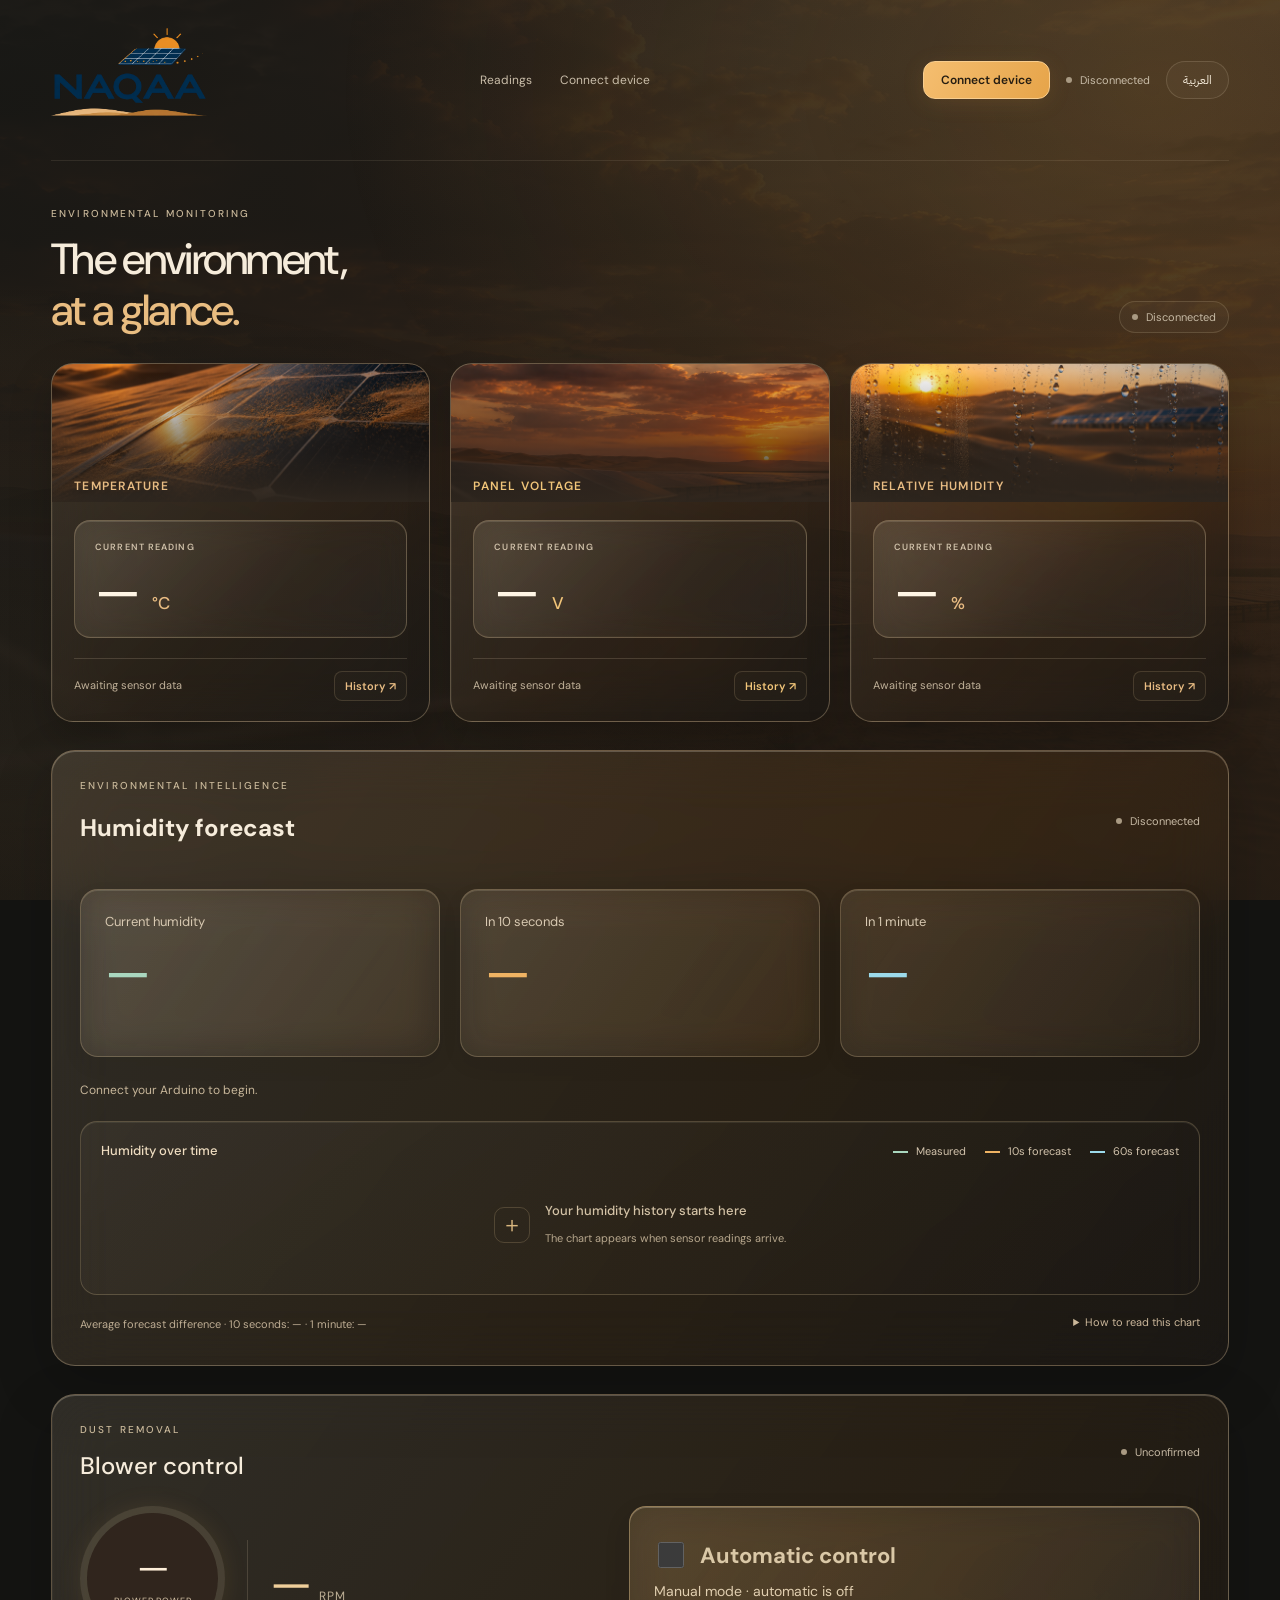
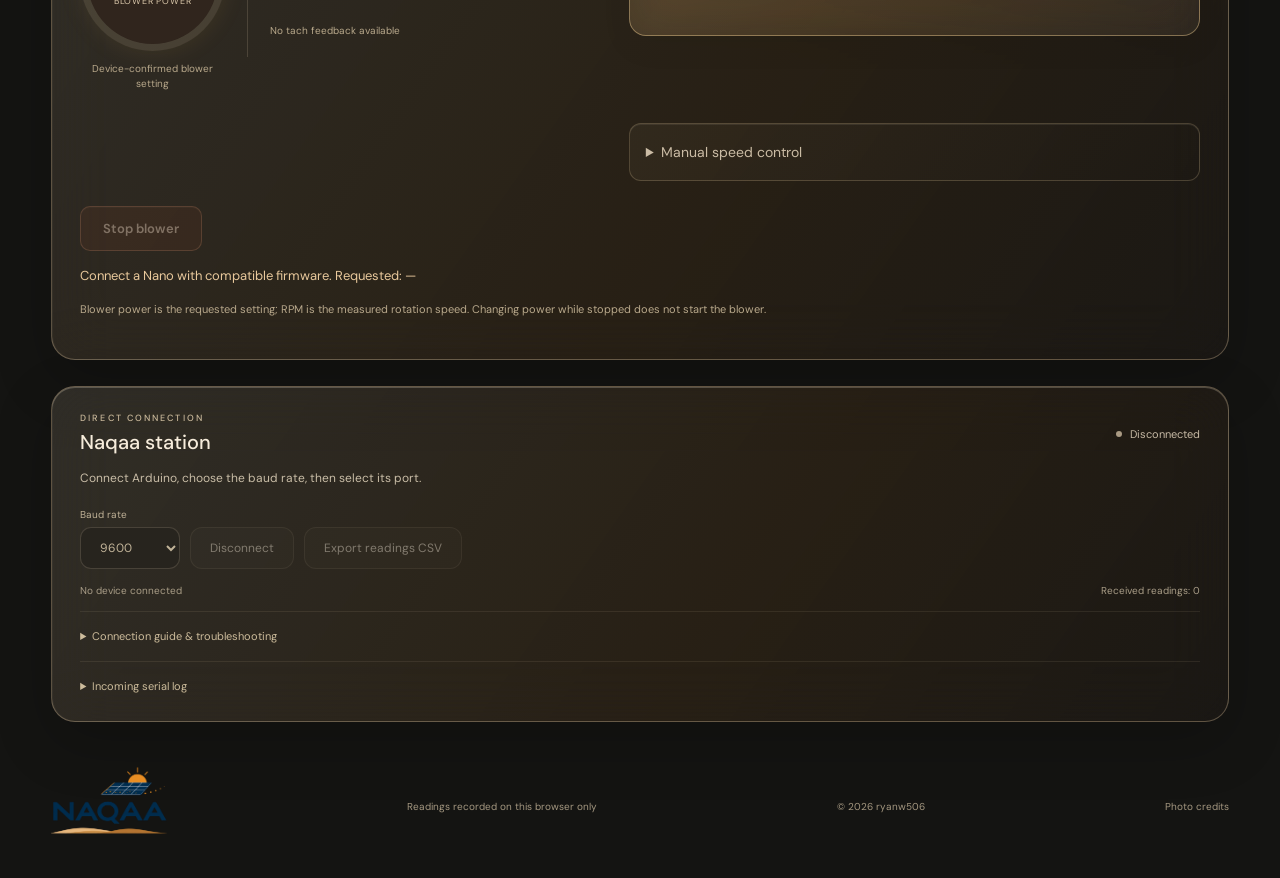
==== commit 557f3358: "Add files via upload" ====
--- a/index.html
+++ b/index.html
@@ -1,7 +1,7 @@
 <!doctype html>
-<html lang="en" dir="ltr"><head><meta charset="utf-8"><meta name="viewport" content="width=device-width, initial-scale=1"><meta name="theme-color" content="#211d19"><meta name="description" content="Naqaa — environmental monitoring from your Arduino sensor."><title>نقاء | Naqaa</title><link rel="stylesheet" href="style.css?v=32"><link href="https://fonts.googleapis.com/css2?family=DM+Sans:wght@400;500;600;700&family=IBM+Plex+Sans+Arabic:wght@400;500;600;700&display=swap" rel="stylesheet"></head>
+<html lang="en" dir="ltr"><head><meta charset="utf-8"><meta name="viewport" content="width=device-width, initial-scale=1"><meta name="theme-color" content="#211d19"><meta name="description" content="Naqaa — environmental monitoring from your Arduino sensor."><title>نقاء | Naqaa</title><link rel="stylesheet" href="style.css?v=41"><link href="https://fonts.googleapis.com/css2?family=DM+Sans:wght@400;500;600;700&family=IBM+Plex+Sans+Arabic:wght@400;500;600;700&display=swap" rel="stylesheet"></head>
 <body><a class="skip" href="#readings" data-ar="انتقل إلى القراءات" data-en="Skip to readings">انتقل إلى القراءات</a><main>
 <header><a class="brand logo-brand" href="#" aria-label="NAQAA"><img src="naqaa-logo-transparent.png" alt="NAQAA"></a><nav><a href="#readings" data-ar="القراءات" data-en="Readings">القراءات</a><a href="#connection" data-ar="توصيل الجهاز" data-en="Connect device">توصيل الجهاز</a></nav><div class="header-actions"><button id="connect" class="primary" data-ar="توصيل الجهاز" data-en="Connect device">توصيل الجهاز</button><span class="state-badge" id="header-state"></span><button id="language" aria-label="Switch language">English</button></div></header>
-<section class="dashboard" id="readings"><div class="section-heading"><div><p class="eyebrow" data-ar="محطة الرصد البيئي" data-en="ENVIRONMENTAL MONITORING">ENVIRONMENTAL MONITORING</p><h1 data-ar="البيئة، في لمحة." data-en="The environment,<br><em>at a glance.</em>">The environment,<br><em>at a glance.</em></h1></div><div class="overview-meta"><span class="state-badge" id="overview-state"></span><p data-ar="قراءات مباشرة من مستشعرك." data-en="Live readings. A clearer perspective.">Live readings. A clearer perspective.</p></div></div><div id="cards" class="cards"></div>
-<section class="glass blower-panel" id="blower-panel" hidden><div class="connection-heading"><div><p class="eyebrow" data-ar="إزالة الغبار" data-en="DUST REMOVAL">DUST REMOVAL</p><h2 data-ar="التحكم بالمنفاخ" data-en="Blower control">Blower control</h2></div><span id="blower-state" class="state-badge"></span></div><div class="blower-layout"><div class="blower-reading"><strong id="blower-duty">—</strong><span data-ar="نسبة PWM المؤكدة من الجهاز" data-en="Device-confirmed PWM duty">Device-confirmed PWM duty</span><div class="blower-rpm"><div><strong id="blower-rpm">—</strong><small>RPM</small></div><span id="blower-rpm-note">No speed feedback</span></div></div><fieldset id="blower-controls" disabled><label for="blower-range" data-ar="النسبة المطلوبة" data-en="Requested duty">Requested duty</label><div class="blower-inputs"><input id="blower-range" type="range" min="0" max="100" step="1" value="60"><input id="blower-number" aria-label="Duty percentage" type="number" min="0" max="100" step="1" value="60"><span>%</span></div><div class="controls"><button class="secondary" id="blower-apply" data-ar="تطبيق النسبة" data-en="Apply duty">Apply duty</button><button class="primary" id="blower-start" data-ar="تشغيل" data-en="Start">Start</button></div></fieldset></div><button id="blower-stop" class="blower-stop" disabled data-ar="إيقاف المنفاخ" data-en="Stop blower">Stop blower</button><p id="blower-message" role="status" aria-live="polite"></p><p class="blower-note" data-ar="النسبة هي خرج PWM وليست سرعة RPM. تغيير النسبة أثناء التوقف لا يشغل المنفاخ." data-en="PWM duty is not measured RPM. Changing duty while stopped does not start the blower.">PWM duty is not measured RPM. Changing duty while stopped does not start the blower.</p></section><section id="connection" class="glass connection"><div class="connection-heading"><div><p class="eyebrow" data-ar="اتصال مباشر" data-en="DIRECT CONNECTION">اتصال مباشر</p><h2 data-ar="محطة نقاء" data-en="Naqaa station">محطة نقاء</h2></div><span class="state-badge" id="panel-state"></span></div><p id="storage-message" role="status" hidden></p><p id="connection-message" role="status" aria-live="polite"></p><div class="controls"><label><span data-ar="سرعة الاتصال" data-en="Baud rate">سرعة الاتصال</span><select id="baud"><option>9600</option><option>115200</option><option>57600</option><option>38400</option><option>19200</option><option>4800</option></select></label><button id="disconnect" class="secondary" disabled data-ar="قطع الاتصال" data-en="Disconnect">قطع الاتصال</button><button id="export" class="secondary" disabled data-ar="تنزيل القراءات CSV" data-en="Export readings CSV">تنزيل القراءات CSV</button></div><div class="device-meta"><span id="port-info"></span><span id="sample-count"></span></div><details><summary data-ar="طريقة التوصيل وحل المشاكل" data-en="Connection guide & troubleshooting">طريقة التوصيل وحل المشاكل</summary><ol><li data-ar="افتح هذه الصفحة في Chrome أو Edge على الكمبيوتر. إذا كنت داخل معاينة تطبيق، افتح الرابط في المتصفح مباشرة." data-en="Open this page in desktop Chrome or Edge. If you are inside an app preview, open the URL in the browser directly.">افتح هذه الصفحة في Chrome أو Edge على الكمبيوتر. إذا كنت داخل معاينة تطبيق، افتح الرابط في المتصفح مباشرة.</li><li data-ar="وصّل الأردوينو بسلك USB يدعم البيانات وأغلق Serial Monitor وSerial Plotter في Arduino IDE." data-en="Connect Arduino with a data-capable USB cable. Close Serial Monitor and Serial Plotter in Arduino IDE.">وصّل الأردوينو بسلك USB يدعم البيانات وأغلق Serial Monitor وSerial Plotter في Arduino IDE.</li><li data-ar="طابق سرعة الاتصال مع Serial.begin في كودك، ثم اضغط توصيل واختر منفذ الجهاز." data-en="Match the baud rate to Serial.begin in your firmware, then click Connect and select the device port.">طابق سرعة الاتصال مع Serial.begin في كودك، ثم اضغط توصيل واختر منفذ الجهاز.</li><li data-ar="تُقرأ المخرجات النصية الحالية مثل Temperature = 21.21 وHumidity = 49.80؛ يجب إرسال كل سطر باستخدام Serial.println." data-en="Existing text output such as Temperature = 21.21 and Humidity = 49.80 is supported. Send each line using Serial.println.">تُقرأ المخرجات النصية الحالية مثل Temperature = 21.21 وHumidity = 49.80؛ يجب إرسال كل سطر باستخدام Serial.println.</li></ol><p data-ar="اتصال USB يعرض الجهاز الموصول بهذا الكمبيوتر. مشاهدة نفس البث عن بعد تحتاج بوابة شبكة وخدمة تخزين مشتركة." data-en="USB displays the device attached to this computer. Sharing the same stream remotely requires a network gateway and shared data service.">اتصال USB يعرض الجهاز الموصول بهذا الكمبيوتر. مشاهدة نفس البث عن بعد تحتاج بوابة شبكة وخدمة تخزين مشتركة.</p><a id="standalone" target="_blank" rel="noopener" data-ar="فتح الصفحة في نافذة مستقلة ↗" data-en="Open in a standalone window ↗">فتح الصفحة في نافذة مستقلة ↗</a></details><details><summary data-ar="سجل الاستقبال" data-en="Incoming serial log">سجل الاستقبال</summary><pre id="serial-log" dir="ltr"></pre></details></section></section>
-<footer><a class="brand logo-brand" href="#" aria-label="NAQAA"><img src="naqaa-logo-transparent.png" alt="NAQAA"></a><p data-ar="البيانات المسجلة على هذا المتصفح فقط" data-en="Readings recorded on this browser only">Readings recorded on this browser only</p><span class="copyright">© 2026 ryanw506</span><a href="credits.html" data-ar="مصادر الصور" data-en="Photo credits">مصادر الصور</a></footer></main><dialog id="detail" aria-labelledby="detail-title"><button class="close" id="close-detail" autofocus aria-label="Close / إغلاق">×</button><div class="detail-banner"><img id="detail-photo" alt=""><div class="detail-banner-shade"></div><div class="detail-banner-content"><p class="eyebrow" data-ar="سجل المستشعر" data-en="SENSOR HISTORY">SENSOR HISTORY</p><h2 id="detail-title"></h2><p id="detail-updated"></p></div></div><div class="detail-body"><div class="history-header"><h3 data-ar="السجل" data-en="HISTORY">HISTORY</h3><div class="range-tabs" role="group" aria-label="History time range"><button data-minutes="1" aria-pressed="true" data-ar="دقيقة" data-en="1 minute">1 minute</button><button data-minutes="10" aria-pressed="false" data-ar="10 دقائق" data-en="10 minutes">10 minutes</button><button data-minutes="60" aria-pressed="false" data-ar="ساعة" data-en="1 hour">1 hour</button></div></div><div id="chart"></div><div id="stats" class="stats"></div><div class="history-footer"><span id="history-coverage"></span><span id="history-source" data-ar="متوسطات ثانية واحدة · بيانات جهازك" data-en="1-second averages · Device readings">1-second averages · Device readings</span></div></div></dialog><script src="core.js?v=13"></script><script src="history.js?v=9"></script><script src="app.js?v=23"></script><script src="control-core.js?v=1"></script><script src="blower.js?v=15"></script><script src="forecast-model.js?v=1"></script><script src="forecast.js?v=13"></script></body></html>+<section class="dashboard" id="readings"><div class="section-heading"><div><p class="eyebrow" data-ar="محطة الرصد البيئي" data-en="ENVIRONMENTAL MONITORING">ENVIRONMENTAL MONITORING</p><h1 data-ar="البيئة، في لمحة." data-en="The environment,<br><em>at a glance.</em>">The environment,<br><em>at a glance.</em></h1></div><div class="overview-meta"><span class="state-badge" id="overview-state"></span></div></div><div id="cards" class="cards"></div>
+<section class="glass blower-panel" id="blower-panel" hidden><div class="connection-heading"><div><p class="eyebrow" data-ar="إزالة الغبار" data-en="DUST REMOVAL">DUST REMOVAL</p><h2 data-ar="التحكم بالمنفاخ" data-en="Blower control">Blower control</h2></div><span id="blower-state" class="state-badge"></span></div><div class="blower-layout"><div class="blower-reading"><strong id="blower-duty">—</strong><span data-ar="قوة التشغيل المؤكدة من الجهاز" data-en="Device-confirmed blower setting">Device-confirmed blower setting</span><div class="blower-rpm"><div><strong id="blower-rpm">—</strong><small>RPM</small></div><span id="blower-rpm-note">No speed feedback</span></div></div><fieldset id="blower-controls" disabled><label for="blower-range" data-ar="قوة التشغيل المطلوبة" data-en="Requested power">Requested power</label><div class="blower-inputs"><input id="blower-range" type="range" min="0" max="100" step="1" value="60"><input id="blower-number" aria-label="Blower power percentage" type="number" min="0" max="100" step="1" value="60"><span>%</span></div><div class="controls"><button class="secondary" id="blower-apply" data-ar="تطبيق النسبة" data-en="Apply power">Apply power</button><button class="primary" id="blower-start" data-ar="تشغيل" data-en="Start">Start</button></div></fieldset></div><button id="blower-stop" class="blower-stop" disabled data-ar="إيقاف المنفاخ" data-en="Stop blower">Stop blower</button><p id="blower-message" role="status" aria-live="polite"></p><p class="blower-note" data-ar="قوة التشغيل هي النسبة المطلوبة للمنفاخ؛ RPM هي سرعة الدوران المقاسة. تغيير النسبة أثناء التوقف لا يشغل المنفاخ." data-en="Blower power is the requested setting; RPM is the measured rotation speed. Changing power while stopped does not start the blower.">Blower power is the requested setting; RPM is the measured rotation speed. Changing power while stopped does not start the blower.</p></section><section id="connection" class="glass connection"><div class="connection-heading"><div><p class="eyebrow" data-ar="اتصال مباشر" data-en="DIRECT CONNECTION">اتصال مباشر</p><h2 data-ar="محطة نقاء" data-en="Naqaa station">محطة نقاء</h2></div><span class="state-badge" id="panel-state"></span></div><p id="storage-message" role="status" hidden></p><p id="connection-message" role="status" aria-live="polite"></p><div class="controls"><label><span data-ar="سرعة الاتصال" data-en="Baud rate">سرعة الاتصال</span><select id="baud"><option>9600</option><option>115200</option><option>57600</option><option>38400</option><option>19200</option><option>4800</option></select></label><button id="disconnect" class="secondary" disabled data-ar="قطع الاتصال" data-en="Disconnect">قطع الاتصال</button><button id="export" class="secondary" disabled data-ar="تنزيل القراءات CSV" data-en="Export readings CSV">تنزيل القراءات CSV</button></div><div class="device-meta"><span id="port-info"></span><span id="sample-count"></span></div><details><summary data-ar="طريقة التوصيل وحل المشاكل" data-en="Connection guide & troubleshooting">طريقة التوصيل وحل المشاكل</summary><ol><li data-ar="افتح هذه الصفحة في Chrome أو Edge على الكمبيوتر. إذا كنت داخل معاينة تطبيق، افتح الرابط في المتصفح مباشرة." data-en="Open this page in desktop Chrome or Edge. If you are inside an app preview, open the URL in the browser directly.">افتح هذه الصفحة في Chrome أو Edge على الكمبيوتر. إذا كنت داخل معاينة تطبيق، افتح الرابط في المتصفح مباشرة.</li><li data-ar="وصّل الأردوينو بسلك USB يدعم البيانات وأغلق Serial Monitor وSerial Plotter في Arduino IDE." data-en="Connect Arduino with a data-capable USB cable. Close Serial Monitor and Serial Plotter in Arduino IDE.">وصّل الأردوينو بسلك USB يدعم البيانات وأغلق Serial Monitor وSerial Plotter في Arduino IDE.</li><li data-ar="طابق سرعة الاتصال مع Serial.begin في كودك، ثم اضغط توصيل واختر منفذ الجهاز." data-en="Match the baud rate to Serial.begin in your firmware, then click Connect and select the device port.">طابق سرعة الاتصال مع Serial.begin في كودك، ثم اضغط توصيل واختر منفذ الجهاز.</li><li data-ar="تُقرأ المخرجات النصية الحالية مثل Temperature = 21.21 وHumidity = 49.80؛ يجب إرسال كل سطر باستخدام Serial.println." data-en="Existing text output such as Temperature = 21.21 and Humidity = 49.80 is supported. Send each line using Serial.println.">تُقرأ المخرجات النصية الحالية مثل Temperature = 21.21 وHumidity = 49.80؛ يجب إرسال كل سطر باستخدام Serial.println.</li></ol><p data-ar="اتصال USB يعرض الجهاز الموصول بهذا الكمبيوتر. مشاهدة نفس البث عن بعد تحتاج بوابة شبكة وخدمة تخزين مشتركة." data-en="USB displays the device attached to this computer. Sharing the same stream remotely requires a network gateway and shared data service.">اتصال USB يعرض الجهاز الموصول بهذا الكمبيوتر. مشاهدة نفس البث عن بعد تحتاج بوابة شبكة وخدمة تخزين مشتركة.</p><a id="standalone" target="_blank" rel="noopener" data-ar="فتح الصفحة في نافذة مستقلة ↗" data-en="Open in a standalone window ↗">فتح الصفحة في نافذة مستقلة ↗</a></details><details><summary data-ar="سجل الاستقبال" data-en="Incoming serial log">سجل الاستقبال</summary><pre id="serial-log" dir="ltr"></pre></details></section></section>
+<footer><a class="brand logo-brand" href="#" aria-label="NAQAA"><img src="naqaa-logo-transparent.png" alt="NAQAA"></a><p data-ar="البيانات المسجلة على هذا المتصفح فقط" data-en="Readings recorded on this browser only">Readings recorded on this browser only</p><span class="copyright">© 2026 ryanw506</span><a href="credits.html" data-ar="مصادر الصور" data-en="Photo credits">مصادر الصور</a></footer></main><dialog id="detail" aria-labelledby="detail-title"><button class="close" id="close-detail" autofocus aria-label="Close / إغلاق">×</button><div class="detail-banner"><img id="detail-photo" alt=""><div class="detail-banner-shade"></div><div class="detail-banner-content"><p class="eyebrow" data-ar="سجل المستشعر" data-en="SENSOR HISTORY">SENSOR HISTORY</p><h2 id="detail-title"></h2><p id="detail-updated"></p></div></div><div class="detail-body"><div class="history-header"><h3 data-ar="السجل" data-en="HISTORY">HISTORY</h3><div class="range-tabs" role="group" aria-label="History time range"><button data-minutes="1" aria-pressed="true" data-ar="دقيقة" data-en="1 minute">1 minute</button><button data-minutes="10" aria-pressed="false" data-ar="10 دقائق" data-en="10 minutes">10 minutes</button><button data-minutes="60" aria-pressed="false" data-ar="ساعة" data-en="1 hour">1 hour</button></div></div><div id="chart"></div><div id="stats" class="stats"></div><div class="history-footer"><span id="history-coverage"></span><span id="history-source" data-ar="متوسطات ثانية واحدة · بيانات جهازك" data-en="1-second averages · Device readings">1-second averages · Device readings</span></div></div></dialog><script src="core.js?v=13"></script><script src="history.js?v=9"></script><script src="app.js?v=24"></script><script src="control-core.js?v=1"></script><script src="blower.js?v=16"></script><script src="forecast-model.js?v=1"></script><script src="forecast.js?v=16"></script><script src="presentation.js?v=4"></script></body></html>
--- a/style.css
+++ b/style.css
@@ -82,3 +82,104 @@
 .sparkline-caption{font-size:10px}.sparkline{height:50px}.card-bottom{border-top:1px solid #ead7b52b}
 .section-heading h1{letter-spacing:-1.7px}.forecast-panel,.blower-panel,.connection{box-shadow:inset 0 1px #fff2,0 18px 55px #0002}
 @media(max-width:600px){.card-visual{height:145px}.reading-orbit{min-height:108px;margin:16px 0 20px;padding:17px 19px}.card-value{font-size:48px}}
+
+.sparkline[hidden],.sparkline-caption[hidden]{display:none}
+
+/* Exhibition polish: compact measurements and clearer control hierarchy. */
+.section-heading{margin-bottom:26px}.section-heading h1{font-size:clamp(31px,3.4vw,46px);line-height:1.18}.section-heading .eyebrow{margin-bottom:14px}
+.card{--sensor-accent:#e8bc83;--sensor-tint:#f4be7210;border-radius:22px;background:linear-gradient(145deg,#49392bc9,#211e1bea);backdrop-filter:blur(24px);-webkit-backdrop-filter:blur(24px)}
+.card[data-sensor="1"]{--sensor-accent:#e8bc83;--sensor-tint:#f4be7210;border-color:#dfbd8c47}
+.card[data-sensor="2"]{--sensor-accent:#f1c579;--sensor-tint:#f1c57910}
+.card-visual{height:138px}.card-visual:after{background:linear-gradient(180deg,#241c1100 5%,#27201a99 65%,#2e261ef5)}
+.card-content{padding:0 22px 20px;margin-top:-32px}.sensor-name{color:var(--sensor-accent);font-size:12px;letter-spacing:1.25px}.card-trend{font-size:10px;color:#d5c5af}
+.reading-orbit{margin:18px 0 20px;min-height:118px;padding:18px 20px;border-radius:13px;border:0;border-inline-start:2px solid var(--sensor-accent);background:linear-gradient(115deg,var(--sensor-tint),#fff3db03);box-shadow:none;gap:13px}
+.card-value{font-size:clamp(39px,4vw,56px);font-weight:500;color:#fff5e5}.card-value small{font-size:17px;color:var(--sensor-accent)}.reading-caption{font-size:9px;color:#cfc0a9;letter-spacing:1.1px}
+.sparkline-caption{font-size:9px;color:#b9aa93}.sparkline-caption:before{background:var(--sensor-accent);width:4px;height:4px}.sparkline{margin-bottom:12px}.sensor-state{font-size:11px;color:#c0b199}.details-link{font-size:11px;display:inline-flex;align-items:center;padding:7px 10px;border:1px solid #eacb9b29;border-radius:8px;color:var(--sensor-accent);background:#ffebcb05}.card-bottom{padding-top:12px}
+.forecast-panel,.blower-panel,.connection{border-radius:24px;border-color:#ebc58d30;background:linear-gradient(130deg,#54412c99,#28221ccf);backdrop-filter:blur(28px);-webkit-backdrop-filter:blur(28px)}
+.forecast-panel{padding:28px}.forecast-values{gap:16px;margin:24px 0}.forecast-values>div{border-radius:15px;padding:21px;background:#1b191626;border-color:#ead4b328}.forecast-values strong{font-size:clamp(32px,4vw,50px)}
+.blower-panel{padding:28px}.auto-controls{padding:24px;border-radius:17px;border-color:#efbe7880;background:linear-gradient(125deg,#edaf5525,#fff4df06)}.auto-controls label{font-size:22px;gap:13px}.auto-controls span#auto-policy{font-size:14px;color:#e1cfb1}.manual-controls{background:#15120f19;border-color:#e8d5b42b;border-radius:12px}.manual-controls summary{padding:3px 0;color:#cbbca5}.blower-stop{border-radius:10px}.blower-rpm strong{font-variant-numeric:tabular-nums}
+#connect{box-shadow:0 4px 22px #e8a14420}.overview-meta .state-badge{padding:8px 12px;border:1px solid #ead7b529;border-radius:30px;background:#fff0d507}
+@media(max-width:600px){.section-heading h1{font-size:31px}.card-visual{height:130px}.reading-orbit{min-height:109px}.card-value{font-size:48px}.forecast-panel,.blower-panel{padding:21px}.auto-controls label{font-size:20px}.forecast-values>div{padding:18px}}
+
+/* History dialog: chart, then three aligned summary measurements. */
+dialog{width:min(980px,calc(100% - 32px));border-color:#e9c28b66;background:linear-gradient(135deg,#322a22fa,#211e1bfa)}
+.detail-banner{height:180px}.detail-banner-content{inset-inline:28px;bottom:20px}.detail-banner-content h2{font-size:28px}.detail-body{padding:22px 28px 26px}.history-header{gap:16px;margin-bottom:15px}.history-header h3{letter-spacing:1.5px;font-size:11px}.range-tabs{background:#17141040;border:1px solid #e4c89f26;padding:4px;border-radius:12px}.range-tabs button{border-radius:9px;padding:9px 14px}.range-tabs button[aria-pressed=true]{background:#e8b569;color:#261c12;box-shadow:0 2px 10px #0002}
+#chart{margin-bottom:18px}.stats{gap:12px}.stat{padding:19px 20px;border-radius:13px;background:#fff0d407;border-color:#e8c89b30}.stat span{font-size:12px;margin-bottom:10px}.stat strong{font-size:31px;font-weight:500;line-height:1.25;color:#fff1da}.stat small{font-size:13px}.history-footer{margin-top:18px;gap:12px;line-height:1.6}
+/* Applied PWM and measured RPM sit beside each other. */
+.blower-layout{grid-template-columns:minmax(330px,.95fr) minmax(260px,1.05fr);gap:32px}
+.blower-reading{display:grid;grid-template-columns:145px minmax(0,1fr);column-gap:22px;align-items:center}.duty-gauge{grid-column:1;grid-row:1;width:145px;margin:0 0 10px}.blower-reading>span{grid-column:1;grid-row:2;text-align:center;line-height:1.5;font-size:10px}.blower-rpm{grid-column:2;grid-row:1/3;border-top:0;border-inline-start:1px solid #ead7b52b;margin:0;padding:18px 0;padding-inline-start:22px;max-width:none;min-width:0}.blower-rpm>div{gap:7px;flex-wrap:wrap}.blower-rpm strong{font-size:clamp(32px,3.8vw,48px);line-height:1.1;color:#f0cf9b}.blower-rpm small{font-size:12px;letter-spacing:1px}.blower-rpm>span{display:block;margin-top:12px;font-size:10px;line-height:1.65}
+.blower-stop{border:1px solid #d88d6c99;background:#9e482b40;color:#ffe0ca;font-size:13px;font-weight:600;padding:13px 22px;box-shadow:inset 0 1px #ffddbd12}.blower-stop:hover:not(:disabled){background:#b65c3a70;border-color:#f0a582}.blower-stop:focus-visible{outline:2px solid #ffc698;outline-offset:4px}.blower-stop:disabled{opacity:.4;cursor:not-allowed}
+/* Presentation view enlarges the content and folds technical explanations. */
+.overview-meta{display:flex;align-items:center;gap:12px;flex-wrap:wrap;justify-content:flex-end}.presentation-toggle{display:inline-flex;align-items:center;gap:8px;padding:9px 13px;border:1px solid #ebc68d50;border-radius:10px;background:#fff0d409;color:#ead6b5;font:inherit;font-size:11px;cursor:pointer}.presentation-toggle:before{content:'';width:12px;height:9px;border:1px solid currentColor;border-radius:2px;box-shadow:0 3px 0 -2px currentColor}.presentation-toggle:hover{background:#e6b9781c}.presentation-toggle[aria-pressed=true]{background:#e8b569;color:#291f14;border-color:#f1c780}.presentation-toggle:focus-visible{outline:2px solid #ffd293;outline-offset:3px}
+.presentation-view .section-heading{margin-top:20px}.presentation-view .section-heading h1{font-size:32px}.presentation-view .section-heading .eyebrow{display:none}.presentation-view .card-value{font-size:clamp(48px,4.7vw,68px)}.presentation-view .forecast-values strong{font-size:clamp(40px,4.6vw,64px)}.presentation-view #connection details,.presentation-view #connection .device-meta,.presentation-view .blower-note,.presentation-view footer{display:none}.presentation-view #forecast-error{display:block}.presentation-view .connection{padding:22px 28px}.presentation-view .connection .eyebrow{display:none}
+@media(max-width:900px){.blower-layout{grid-template-columns:1fr}.manual-controls{grid-column:auto}.blower-reading{max-width:440px}.overview-meta{gap:8px}.presentation-toggle{font-size:10px}}
+@media(max-width:600px){.detail-banner{height:140px}.detail-banner-content{inset-inline:20px}.detail-body{padding:18px 16px 22px}.detail-banner-content h2{font-size:24px}.history-header{gap:10px;flex-wrap:wrap}.range-tabs button{padding:8px 12px}.stat{padding:14px 10px}.stat strong{font-size:23px}.stat span{font-size:10px}.stat small{font-size:10px}.stats{gap:7px}.blower-reading{grid-template-columns:130px minmax(0,1fr);gap:10px 16px}.duty-gauge{width:130px}.blower-rpm{padding-inline-start:16px}.overview-meta{flex-direction:column;align-items:flex-end}.presentation-view .card-value{font-size:52px}.presentation-view .forecast-values strong{font-size:44px}}
+
+@media(max-width:600px){
+ header{flex-wrap:wrap;gap:12px}.header-actions{gap:8px;flex-wrap:wrap}#header-state{display:none}
+ .section-heading{flex-direction:column;gap:17px}.section-heading>div{min-width:0;max-width:100%}.overview-meta{width:100%;flex-direction:row;align-items:center;justify-content:space-between;text-align:start}
+ .connection-heading{flex-wrap:wrap;gap:12px}.forecast-panel,.blower-panel,.connection{min-width:0}.history-footer{flex-wrap:wrap}#chart svg{max-width:100%}
+}
+
+
+/* Fullscreen site showcase: all sections remain in a continuous vertical flow. */
+body.presentation-view{overflow:hidden}
+.presentation-view main{height:100dvh;display:flex;flex-direction:column;max-width:1600px}
+.presentation-view header{flex-shrink:0;margin:0 4%;padding:6px 0;min-height:76px}.presentation-view header nav{display:none}.presentation-view header .logo-brand{height:92px;width:132px}.presentation-view header .logo-brand img{width:200px}
+.presentation-view .dashboard{margin:0;padding:20px 4% 36px;flex:1;min-height:0;overflow-y:auto;overflow-x:hidden;scroll-behavior:smooth;scroll-snap-type:y proximity;scroll-padding-top:20px;overscroll-behavior-y:contain;scrollbar-width:thin;scrollbar-color:#d7af7055 transparent;outline:none}
+.presentation-view .showcase-section{min-height:calc(100% - 20px);height:auto;box-sizing:border-box;scroll-snap-align:start;scroll-margin-top:0;margin:0 0 32px;padding:28px;overflow:visible}
+.presentation-view .showcase-section:last-child{margin-bottom:0}.presentation-view .presentation-overview{padding:12px 0 28px;display:flex;flex-direction:column;justify-content:center}
+.presentation-view .section-heading{margin-top:0;margin-bottom:25px}.presentation-view .section-heading h1{font-size:clamp(28px,3vw,42px)}.presentation-view .overview-meta{padding:0}
+.presentation-view .card-visual{height:clamp(100px,18vh,170px)}.presentation-view .reading-orbit{margin:15px 0;min-height:115px}.presentation-view .card-value{font-size:clamp(45px,5vw,70px)}
+.presentation-view .forecast-panel .eyebrow,.presentation-view .blower-panel .eyebrow{display:block}.presentation-view .forecast-values{margin:20px 0;gap:18px}.presentation-view .forecast-values>div{padding:18px 22px}.presentation-view .forecast-values strong{font-size:clamp(40px,4.5vw,64px)}.presentation-view .forecast-chart{height:clamp(170px,30vh,350px)}
+.presentation-view #forecast-error,.presentation-view #forecast-note,.presentation-view #blower-panel>.blower-note{display:block}.presentation-view #forecast-note,.presentation-view #blower-panel>.blower-note{max-width:950px}
+.presentation-view .blower-layout{margin:30px 0;grid-template-columns:minmax(330px,.9fr) minmax(300px,1.1fr)}.presentation-view .auto-controls{min-height:145px}.presentation-view #connection .eyebrow{display:block}.presentation-view #connection details,.presentation-view #connection .device-meta{display:none}
+.presentation-view .connection h2,.presentation-view .blower-panel h2,.presentation-view #forecast-title{font-size:30px}.presentation-view .connection .controls{margin-top:30px}.presentation-view .connection #connection-message{font-size:18px;line-height:1.7}
+@media(max-width:900px){.presentation-view .blower-layout{grid-template-columns:1fr}}
+@media(max-width:600px){.presentation-view .showcase-section{padding:22px 17px}.presentation-view .presentation-overview{padding:10px 0 24px}.presentation-view .section-heading h1{font-size:28px}.presentation-view .card-value{font-size:50px}.presentation-view .dashboard{scroll-snap-type:none}}
+@media(prefers-reduced-motion:reduce){.presentation-view .dashboard{scroll-behavior:auto;scroll-snap-type:none}}
+
+/* Keep device tools compact beneath the blower in showcase view. */
+.presentation-view .showcase-controls{padding:0;display:flex;flex-direction:column;gap:18px}
+.presentation-view .showcase-controls .blower-panel{margin:0;padding:26px 28px}
+.presentation-view .showcase-controls .connection{margin:0;padding:20px 28px;min-height:0}
+.presentation-view .showcase-controls .connection .eyebrow{display:none}
+.presentation-view .showcase-controls .connection h2{font-size:20px}
+.presentation-view .showcase-controls .connection .connection-heading{gap:12px}
+.presentation-view .showcase-controls .connection #connection-message{font-size:14px;line-height:1.6;margin:12px 0}
+.presentation-view .showcase-controls .connection .controls{margin-top:12px;gap:12px}
+@media(max-width:600px){.presentation-view .showcase-controls .blower-panel{padding:22px 17px}.presentation-view .showcase-controls .connection{padding:20px 17px}}
+
+/* Humidity forecast: a compact measurement strip above the main plot. */
+.forecast-panel{padding:28px;border-radius:24px}
+.forecast-values,.presentation-view .forecast-values{gap:0;margin:25px 0 18px;padding:4px 0 8px;grid-template-columns:repeat(3,minmax(0,1fr))}
+.forecast-values>div,.presentation-view .forecast-values>div{position:relative;border:0;border-radius:0;background:none;padding:8px 26px;gap:13px;min-width:0}
+.forecast-values>div:first-child{padding-inline-start:0}.forecast-values>div+div{border-inline-start:1px solid #e5c28f32}
+.forecast-values span{font-size:13px;color:#d8c9b2}.forecast-values strong,.presentation-view .forecast-values strong{font-size:clamp(36px,4vw,58px);font-weight:500;letter-spacing:-1.7px}
+#forecast-current{color:#a9d7bf}#forecast-short{color:#efb363}#forecast-value{color:#9cdaeb}
+.forecast-values small{font-size:11px;color:#ad9e88;min-height:17px}
+#forecast-message{font-size:12px;margin:5px 0 21px;min-height:0;color:#c8b79b;line-height:1.7}
+.forecast-plot{border:1px solid #ead7b523;border-radius:17px;padding:20px 20px 12px;background:linear-gradient(145deg,#201c182d,#15141133)}
+.forecast-plot-heading{display:flex;align-items:center;justify-content:space-between;gap:16px;flex-wrap:wrap}.forecast-plot-heading h3{font-size:13px;font-weight:500;margin:0;color:#efddc1}.forecast-legend{font-size:11px;margin:0;gap:19px}.forecast-legend span:before{width:15px;height:2px}
+.forecast-chart,.presentation-view .forecast-chart{height:280px;margin-top:20px}.forecast-panel[data-has-history=false] .forecast-chart{height:115px;margin-top:8px}
+.forecast-empty{height:100%;display:flex;align-items:center;justify-content:center;gap:15px;color:#b8a88e;text-align:start}.forecast-empty-mark{display:grid;place-items:center;width:36px;height:36px;border:1px solid #e4c59433;border-radius:10px;color:#d9b77f;font-size:22px;font-weight:300}.forecast-empty strong{display:block;font-size:13px;font-weight:500;color:#d4c3a7;margin-bottom:7px}.forecast-empty span:not(.forecast-empty-mark){font-size:11px}
+.forecast-footer{display:flex;align-items:flex-start;justify-content:space-between;gap:20px;flex-wrap:wrap;margin-top:17px}#forecast-error{font-size:11px;color:#bead93;margin:3px 0;line-height:1.7}.forecast-details{font-size:11px;color:#cbb79a;max-width:520px}.forecast-details summary{cursor:pointer;padding:3px 0;list-style-position:inside}.forecast-details summary:hover{color:#f0c88c}#forecast-note{font-size:11px;line-height:1.8;color:#b7a88e;margin:10px 0 0}
+.presentation-view .forecast-panel{min-height:0;padding:28px;margin-bottom:32px}.presentation-view .forecast-chart{height:clamp(240px,34vh,390px)}.presentation-view .forecast-panel[data-has-history=false] .forecast-chart{height:115px}.presentation-view .forecast-details{display:block}.presentation-view .forecast-plot{padding:23px 23px 14px}
+@media(max-width:650px){.forecast-panel,.presentation-view .forecast-panel{padding:22px 17px}.forecast-values>div,.presentation-view .forecast-values>div{padding:7px 11px;gap:12px}.forecast-values span{font-size:11px}.forecast-values strong,.presentation-view .forecast-values strong{font-size:clamp(25px,6.4vw,38px);letter-spacing:-1px}.forecast-values small{font-size:9px;line-height:1.5;min-height:26px;overflow-wrap:anywhere}.forecast-plot,.presentation-view .forecast-plot{padding:16px 11px 9px}.forecast-plot-heading{gap:14px}.forecast-legend{gap:12px;font-size:10px}.forecast-chart,.presentation-view .forecast-chart{height:220px}.forecast-footer{gap:8px}.forecast-empty{gap:10px}.forecast-empty strong{font-size:12px}.forecast-empty span:not(.forecast-empty-mark){font-size:10px}}
+
+/* Restore NAQAA's translucent glass surfaces and forecast rectangles. */
+:root{--glass-border:rgba(244,216,171,.30);--glass-shine:rgba(255,245,226,.22)}
+.card{background:linear-gradient(135deg,rgba(244,221,185,.13),rgba(47,37,28,.37) 58%,rgba(24,23,21,.58));border-color:var(--glass-border);backdrop-filter:blur(24px) saturate(125%);-webkit-backdrop-filter:blur(24px) saturate(125%);box-shadow:inset 0 1px 0 var(--glass-shine),inset 1px 0 0 #fff5e70b,0 16px 44px #0003}
+.card[data-sensor="1"],.card[data-sensor="2"]{border-color:var(--glass-border)}
+.reading-orbit{border:1px solid #f0d4a842;border-inline-start:1px solid #f0d4a842;border-radius:16px;background:linear-gradient(125deg,#ffefd319,#e6c6980a 65%,#fff4dc08);box-shadow:inset 0 1px 0 #fff4da22,inset 0 -1px 0 #d8bb8e0a;backdrop-filter:blur(16px);-webkit-backdrop-filter:blur(16px)}
+.forecast-panel,.blower-panel,.connection{background:linear-gradient(125deg,rgba(244,224,193,.13),rgba(112,76,36,.22) 58%,rgba(35,29,24,.43));border:1px solid var(--glass-border);box-shadow:inset 0 1px 0 var(--glass-shine),inset 1px 0 0 #fff4da0b,0 20px 60px #0003;backdrop-filter:blur(30px) saturate(130%);-webkit-backdrop-filter:blur(30px) saturate(130%)}
+.forecast-values,.presentation-view .forecast-values{gap:20px;margin:26px 0 23px;padding:0}
+.forecast-values>div,.presentation-view .forecast-values>div{border:1px solid #f0d4a83d;border-inline-start:1px solid #f0d4a83d;border-radius:18px;padding:23px 24px;min-height:148px;gap:15px;background:linear-gradient(125deg,#fff0d615,#d7b78808)!important;box-shadow:inset 0 1px 0 #fff4dc24,0 8px 22px #0000000d;backdrop-filter:blur(18px);-webkit-backdrop-filter:blur(18px)}
+.forecast-values>div:first-child{padding-inline-start:24px}.forecast-values>div+div{border-inline-start:1px solid #f0d4a83d}
+.forecast-plot{background:linear-gradient(145deg,#fff0da0b,#1a18152b);border-color:#edd0a138;box-shadow:inset 0 1px #fff3dc12}
+.auto-controls{background:linear-gradient(125deg,#f3c78326,#fff0d60e);border-color:#f0cc9270;box-shadow:inset 0 1px #fff4dc40,0 10px 30px #00000012;backdrop-filter:blur(20px);-webkit-backdrop-filter:blur(20px)}
+.auto-controls[data-active=true]{background:linear-gradient(125deg,#efb36332,#fff0d612);box-shadow:inset 0 1px #fff4dc55,0 0 25px #eab66c15}
+.manual-controls{background:linear-gradient(130deg,#fff0d60a,#1715110c);border-color:#edd0a138;box-shadow:inset 0 1px #fff4dc15}
+dialog{background:linear-gradient(135deg,rgba(75,61,45,.77),rgba(31,28,24,.87));border-color:#e9c28b66;backdrop-filter:blur(35px) saturate(130%);-webkit-backdrop-filter:blur(35px) saturate(130%);box-shadow:inset 0 1px #fff4da35,0 30px 110px #0008}
+.stat{background:linear-gradient(120deg,#fff0d616,#fff0d606);border-color:#f0d4a83d;box-shadow:inset 0 1px #fff4dc20;backdrop-filter:blur(16px);-webkit-backdrop-filter:blur(16px)}
+@media(max-width:650px){.forecast-values,.presentation-view .forecast-values{gap:12px;grid-template-columns:1fr}.forecast-values>div,.presentation-view .forecast-values>div{padding:19px 21px;min-height:125px}.forecast-values>div:first-child{padding-inline-start:21px}.forecast-values strong,.presentation-view .forecast-values strong{font-size:42px}.forecast-values span{font-size:13px}.forecast-values small{font-size:11px;min-height:0}}
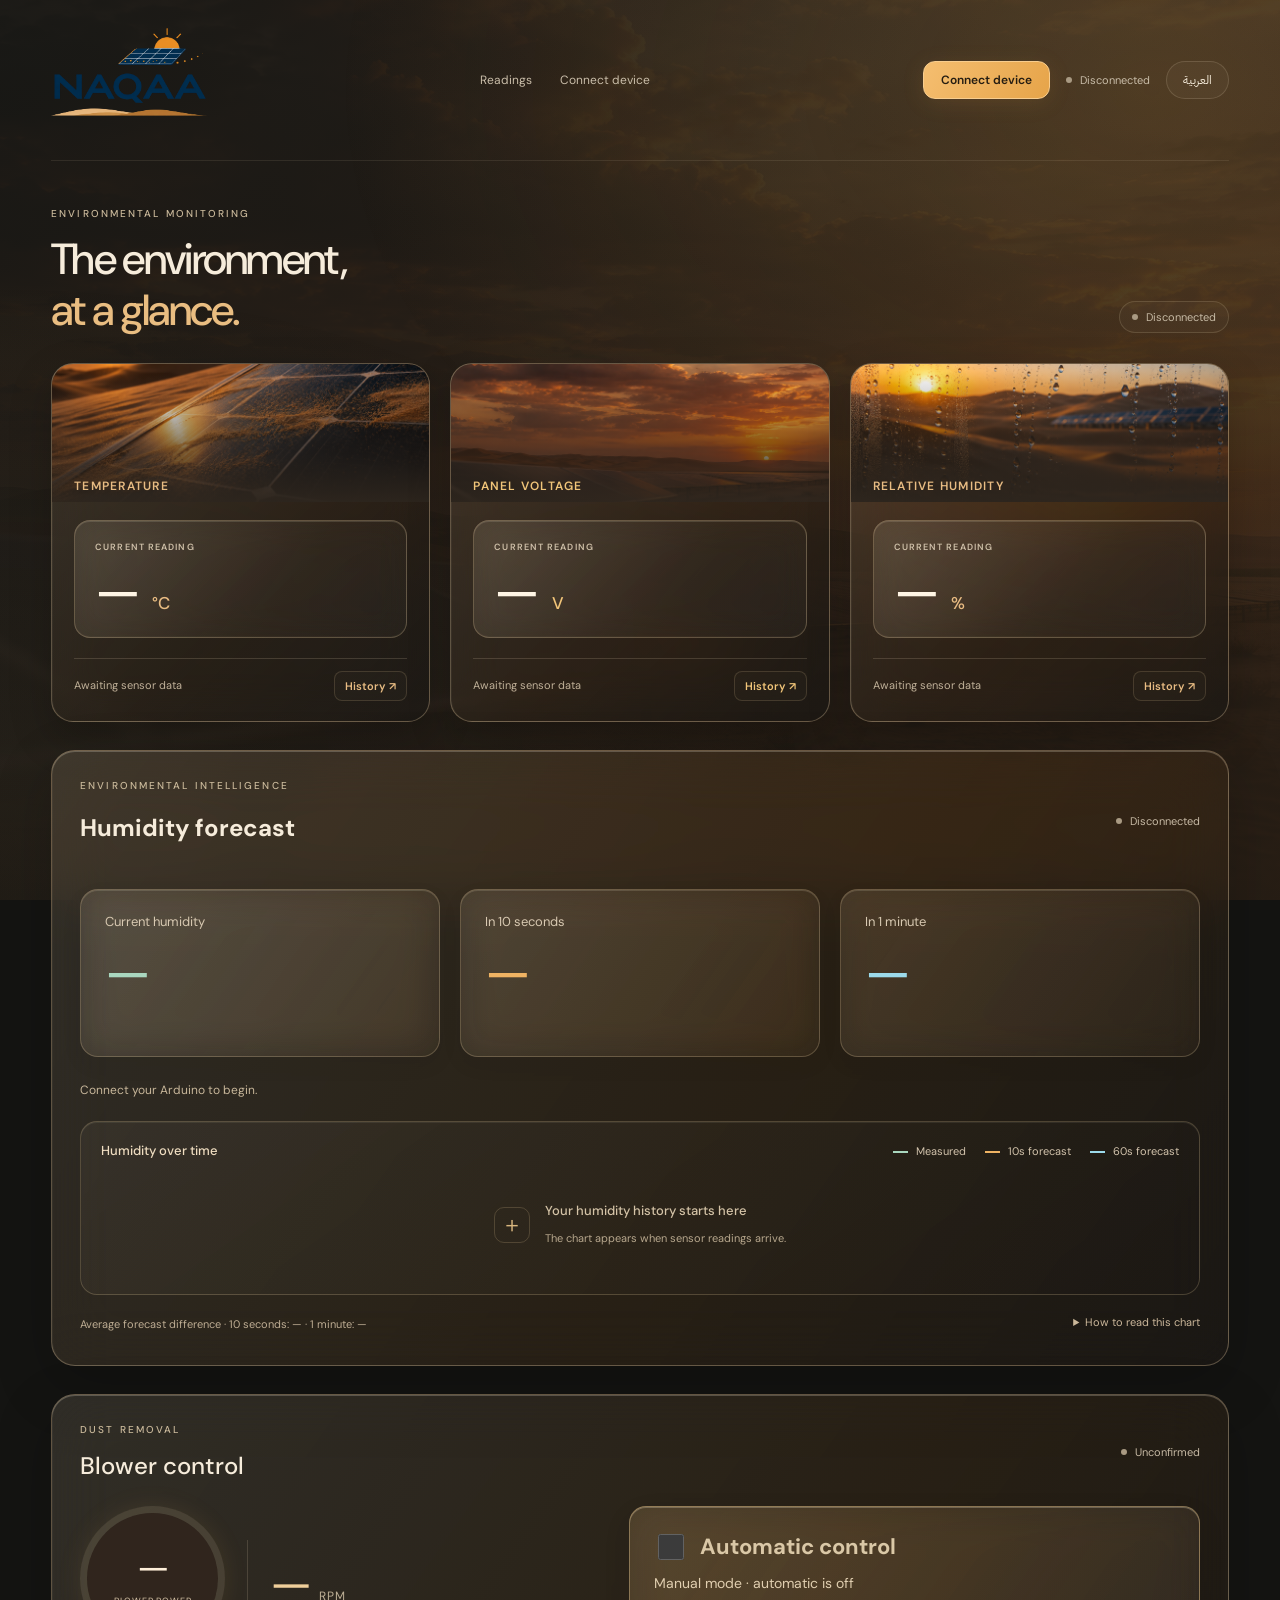
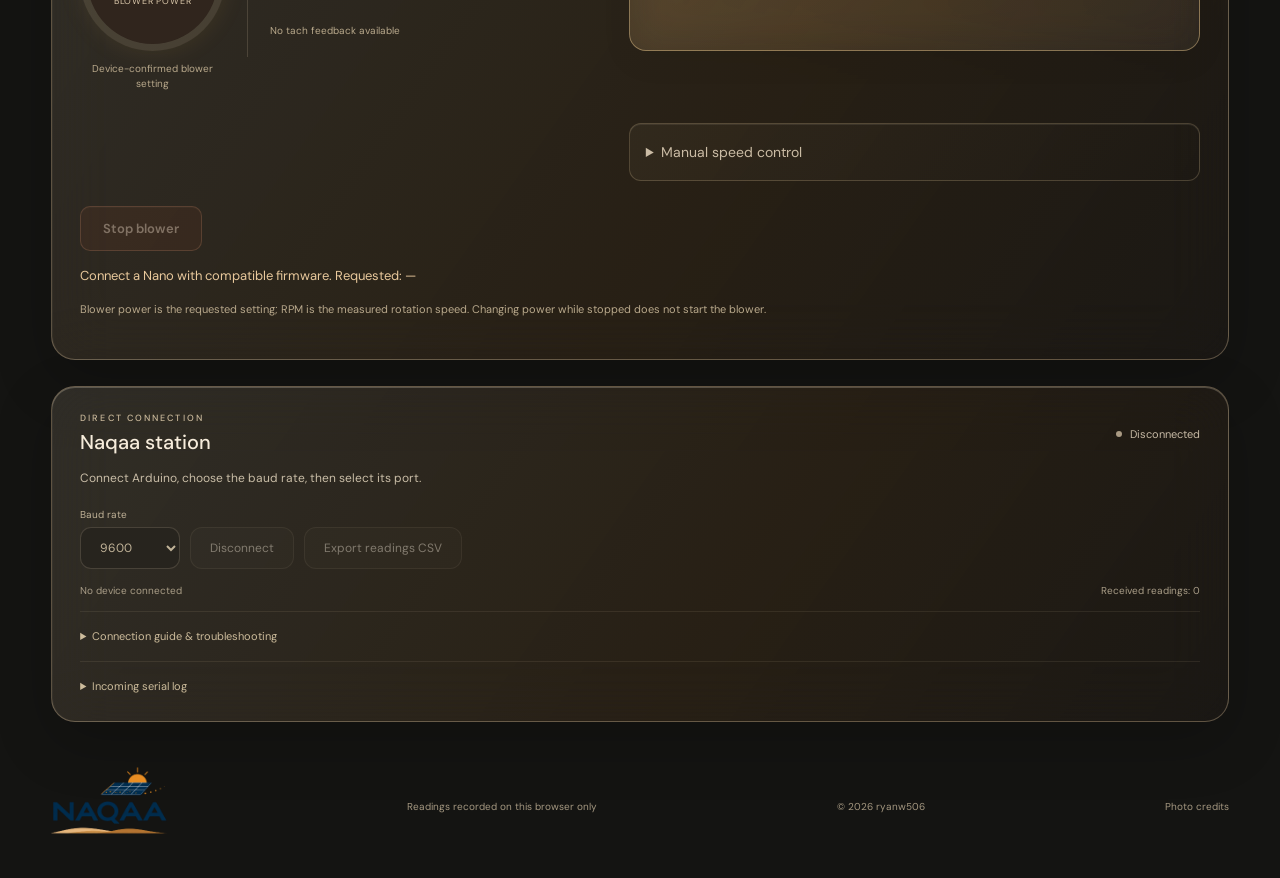
==== commit c0d352c9: "Add independent 90-second low-voltage blower override" ====
--- a/index.html
+++ b/index.html
@@ -4,4 +4,4 @@
 <header><a class="brand logo-brand" href="#" aria-label="NAQAA"><img src="naqaa-logo-transparent.png" alt="NAQAA"></a><nav><a href="#readings" data-ar="القراءات" data-en="Readings">القراءات</a><a href="#connection" data-ar="توصيل الجهاز" data-en="Connect device">توصيل الجهاز</a></nav><div class="header-actions"><button id="connect" class="primary" data-ar="توصيل الجهاز" data-en="Connect device">توصيل الجهاز</button><span class="state-badge" id="header-state"></span><button id="language" aria-label="Switch language">English</button></div></header>
 <section class="dashboard" id="readings"><div class="section-heading"><div><p class="eyebrow" data-ar="محطة الرصد البيئي" data-en="ENVIRONMENTAL MONITORING">ENVIRONMENTAL MONITORING</p><h1 data-ar="البيئة، في لمحة." data-en="The environment,<br><em>at a glance.</em>">The environment,<br><em>at a glance.</em></h1></div><div class="overview-meta"><span class="state-badge" id="overview-state"></span></div></div><div id="cards" class="cards"></div>
 <section class="glass blower-panel" id="blower-panel" hidden><div class="connection-heading"><div><p class="eyebrow" data-ar="إزالة الغبار" data-en="DUST REMOVAL">DUST REMOVAL</p><h2 data-ar="التحكم بالمنفاخ" data-en="Blower control">Blower control</h2></div><span id="blower-state" class="state-badge"></span></div><div class="blower-layout"><div class="blower-reading"><strong id="blower-duty">—</strong><span data-ar="قوة التشغيل المؤكدة من الجهاز" data-en="Device-confirmed blower setting">Device-confirmed blower setting</span><div class="blower-rpm"><div><strong id="blower-rpm">—</strong><small>RPM</small></div><span id="blower-rpm-note">No speed feedback</span></div></div><fieldset id="blower-controls" disabled><label for="blower-range" data-ar="قوة التشغيل المطلوبة" data-en="Requested power">Requested power</label><div class="blower-inputs"><input id="blower-range" type="range" min="0" max="100" step="1" value="60"><input id="blower-number" aria-label="Blower power percentage" type="number" min="0" max="100" step="1" value="60"><span>%</span></div><div class="controls"><button class="secondary" id="blower-apply" data-ar="تطبيق النسبة" data-en="Apply power">Apply power</button><button class="primary" id="blower-start" data-ar="تشغيل" data-en="Start">Start</button></div></fieldset></div><button id="blower-stop" class="blower-stop" disabled data-ar="إيقاف المنفاخ" data-en="Stop blower">Stop blower</button><p id="blower-message" role="status" aria-live="polite"></p><p class="blower-note" data-ar="قوة التشغيل هي النسبة المطلوبة للمنفاخ؛ RPM هي سرعة الدوران المقاسة. تغيير النسبة أثناء التوقف لا يشغل المنفاخ." data-en="Blower power is the requested setting; RPM is the measured rotation speed. Changing power while stopped does not start the blower.">Blower power is the requested setting; RPM is the measured rotation speed. Changing power while stopped does not start the blower.</p></section><section id="connection" class="glass connection"><div class="connection-heading"><div><p class="eyebrow" data-ar="اتصال مباشر" data-en="DIRECT CONNECTION">اتصال مباشر</p><h2 data-ar="محطة نقاء" data-en="Naqaa station">محطة نقاء</h2></div><span class="state-badge" id="panel-state"></span></div><p id="storage-message" role="status" hidden></p><p id="connection-message" role="status" aria-live="polite"></p><div class="controls"><label><span data-ar="سرعة الاتصال" data-en="Baud rate">سرعة الاتصال</span><select id="baud"><option>9600</option><option>115200</option><option>57600</option><option>38400</option><option>19200</option><option>4800</option></select></label><button id="disconnect" class="secondary" disabled data-ar="قطع الاتصال" data-en="Disconnect">قطع الاتصال</button><button id="export" class="secondary" disabled data-ar="تنزيل القراءات CSV" data-en="Export readings CSV">تنزيل القراءات CSV</button></div><div class="device-meta"><span id="port-info"></span><span id="sample-count"></span></div><details><summary data-ar="طريقة التوصيل وحل المشاكل" data-en="Connection guide & troubleshooting">طريقة التوصيل وحل المشاكل</summary><ol><li data-ar="افتح هذه الصفحة في Chrome أو Edge على الكمبيوتر. إذا كنت داخل معاينة تطبيق، افتح الرابط في المتصفح مباشرة." data-en="Open this page in desktop Chrome or Edge. If you are inside an app preview, open the URL in the browser directly.">افتح هذه الصفحة في Chrome أو Edge على الكمبيوتر. إذا كنت داخل معاينة تطبيق، افتح الرابط في المتصفح مباشرة.</li><li data-ar="وصّل الأردوينو بسلك USB يدعم البيانات وأغلق Serial Monitor وSerial Plotter في Arduino IDE." data-en="Connect Arduino with a data-capable USB cable. Close Serial Monitor and Serial Plotter in Arduino IDE.">وصّل الأردوينو بسلك USB يدعم البيانات وأغلق Serial Monitor وSerial Plotter في Arduino IDE.</li><li data-ar="طابق سرعة الاتصال مع Serial.begin في كودك، ثم اضغط توصيل واختر منفذ الجهاز." data-en="Match the baud rate to Serial.begin in your firmware, then click Connect and select the device port.">طابق سرعة الاتصال مع Serial.begin في كودك، ثم اضغط توصيل واختر منفذ الجهاز.</li><li data-ar="تُقرأ المخرجات النصية الحالية مثل Temperature = 21.21 وHumidity = 49.80؛ يجب إرسال كل سطر باستخدام Serial.println." data-en="Existing text output such as Temperature = 21.21 and Humidity = 49.80 is supported. Send each line using Serial.println.">تُقرأ المخرجات النصية الحالية مثل Temperature = 21.21 وHumidity = 49.80؛ يجب إرسال كل سطر باستخدام Serial.println.</li></ol><p data-ar="اتصال USB يعرض الجهاز الموصول بهذا الكمبيوتر. مشاهدة نفس البث عن بعد تحتاج بوابة شبكة وخدمة تخزين مشتركة." data-en="USB displays the device attached to this computer. Sharing the same stream remotely requires a network gateway and shared data service.">اتصال USB يعرض الجهاز الموصول بهذا الكمبيوتر. مشاهدة نفس البث عن بعد تحتاج بوابة شبكة وخدمة تخزين مشتركة.</p><a id="standalone" target="_blank" rel="noopener" data-ar="فتح الصفحة في نافذة مستقلة ↗" data-en="Open in a standalone window ↗">فتح الصفحة في نافذة مستقلة ↗</a></details><details><summary data-ar="سجل الاستقبال" data-en="Incoming serial log">سجل الاستقبال</summary><pre id="serial-log" dir="ltr"></pre></details></section></section>
-<footer><a class="brand logo-brand" href="#" aria-label="NAQAA"><img src="naqaa-logo-transparent.png" alt="NAQAA"></a><p data-ar="البيانات المسجلة على هذا المتصفح فقط" data-en="Readings recorded on this browser only">Readings recorded on this browser only</p><span class="copyright">© 2026 ryanw506</span><a href="credits.html" data-ar="مصادر الصور" data-en="Photo credits">مصادر الصور</a></footer></main><dialog id="detail" aria-labelledby="detail-title"><button class="close" id="close-detail" autofocus aria-label="Close / إغلاق">×</button><div class="detail-banner"><img id="detail-photo" alt=""><div class="detail-banner-shade"></div><div class="detail-banner-content"><p class="eyebrow" data-ar="سجل المستشعر" data-en="SENSOR HISTORY">SENSOR HISTORY</p><h2 id="detail-title"></h2><p id="detail-updated"></p></div></div><div class="detail-body"><div class="history-header"><h3 data-ar="السجل" data-en="HISTORY">HISTORY</h3><div class="range-tabs" role="group" aria-label="History time range"><button data-minutes="1" aria-pressed="true" data-ar="دقيقة" data-en="1 minute">1 minute</button><button data-minutes="10" aria-pressed="false" data-ar="10 دقائق" data-en="10 minutes">10 minutes</button><button data-minutes="60" aria-pressed="false" data-ar="ساعة" data-en="1 hour">1 hour</button></div></div><div id="chart"></div><div id="stats" class="stats"></div><div class="history-footer"><span id="history-coverage"></span><span id="history-source" data-ar="متوسطات ثانية واحدة · بيانات جهازك" data-en="1-second averages · Device readings">1-second averages · Device readings</span></div></div></dialog><script src="core.js?v=13"></script><script src="history.js?v=9"></script><script src="app.js?v=24"></script><script src="control-core.js?v=1"></script><script src="blower.js?v=16"></script><script src="forecast-model.js?v=1"></script><script src="forecast.js?v=16"></script><script src="presentation.js?v=4"></script></body></html>+<footer><a class="brand logo-brand" href="#" aria-label="NAQAA"><img src="naqaa-logo-transparent.png" alt="NAQAA"></a><p data-ar="البيانات المسجلة على هذا المتصفح فقط" data-en="Readings recorded on this browser only">Readings recorded on this browser only</p><span class="copyright">© 2026 ryanw506</span><a href="credits.html" data-ar="مصادر الصور" data-en="Photo credits">مصادر الصور</a></footer></main><dialog id="detail" aria-labelledby="detail-title"><button class="close" id="close-detail" autofocus aria-label="Close / إغلاق">×</button><div class="detail-banner"><img id="detail-photo" alt=""><div class="detail-banner-shade"></div><div class="detail-banner-content"><p class="eyebrow" data-ar="سجل المستشعر" data-en="SENSOR HISTORY">SENSOR HISTORY</p><h2 id="detail-title"></h2><p id="detail-updated"></p></div></div><div class="detail-body"><div class="history-header"><h3 data-ar="السجل" data-en="HISTORY">HISTORY</h3><div class="range-tabs" role="group" aria-label="History time range"><button data-minutes="1" aria-pressed="true" data-ar="دقيقة" data-en="1 minute">1 minute</button><button data-minutes="10" aria-pressed="false" data-ar="10 دقائق" data-en="10 minutes">10 minutes</button><button data-minutes="60" aria-pressed="false" data-ar="ساعة" data-en="1 hour">1 hour</button></div></div><div id="chart"></div><div id="stats" class="stats"></div><div class="history-footer"><span id="history-coverage"></span><span id="history-source" data-ar="متوسطات ثانية واحدة · بيانات جهازك" data-en="1-second averages · Device readings">1-second averages · Device readings</span></div></div></dialog><script src="core.js?v=13"></script><script src="history.js?v=9"></script><script src="app.js?v=24"></script><script src="control-core.js?v=1"></script><script src="blower.js?v=17"></script><script src="forecast-model.js?v=1"></script><script src="forecast.js?v=16"></script><script src="presentation.js?v=4"></script></body></html>
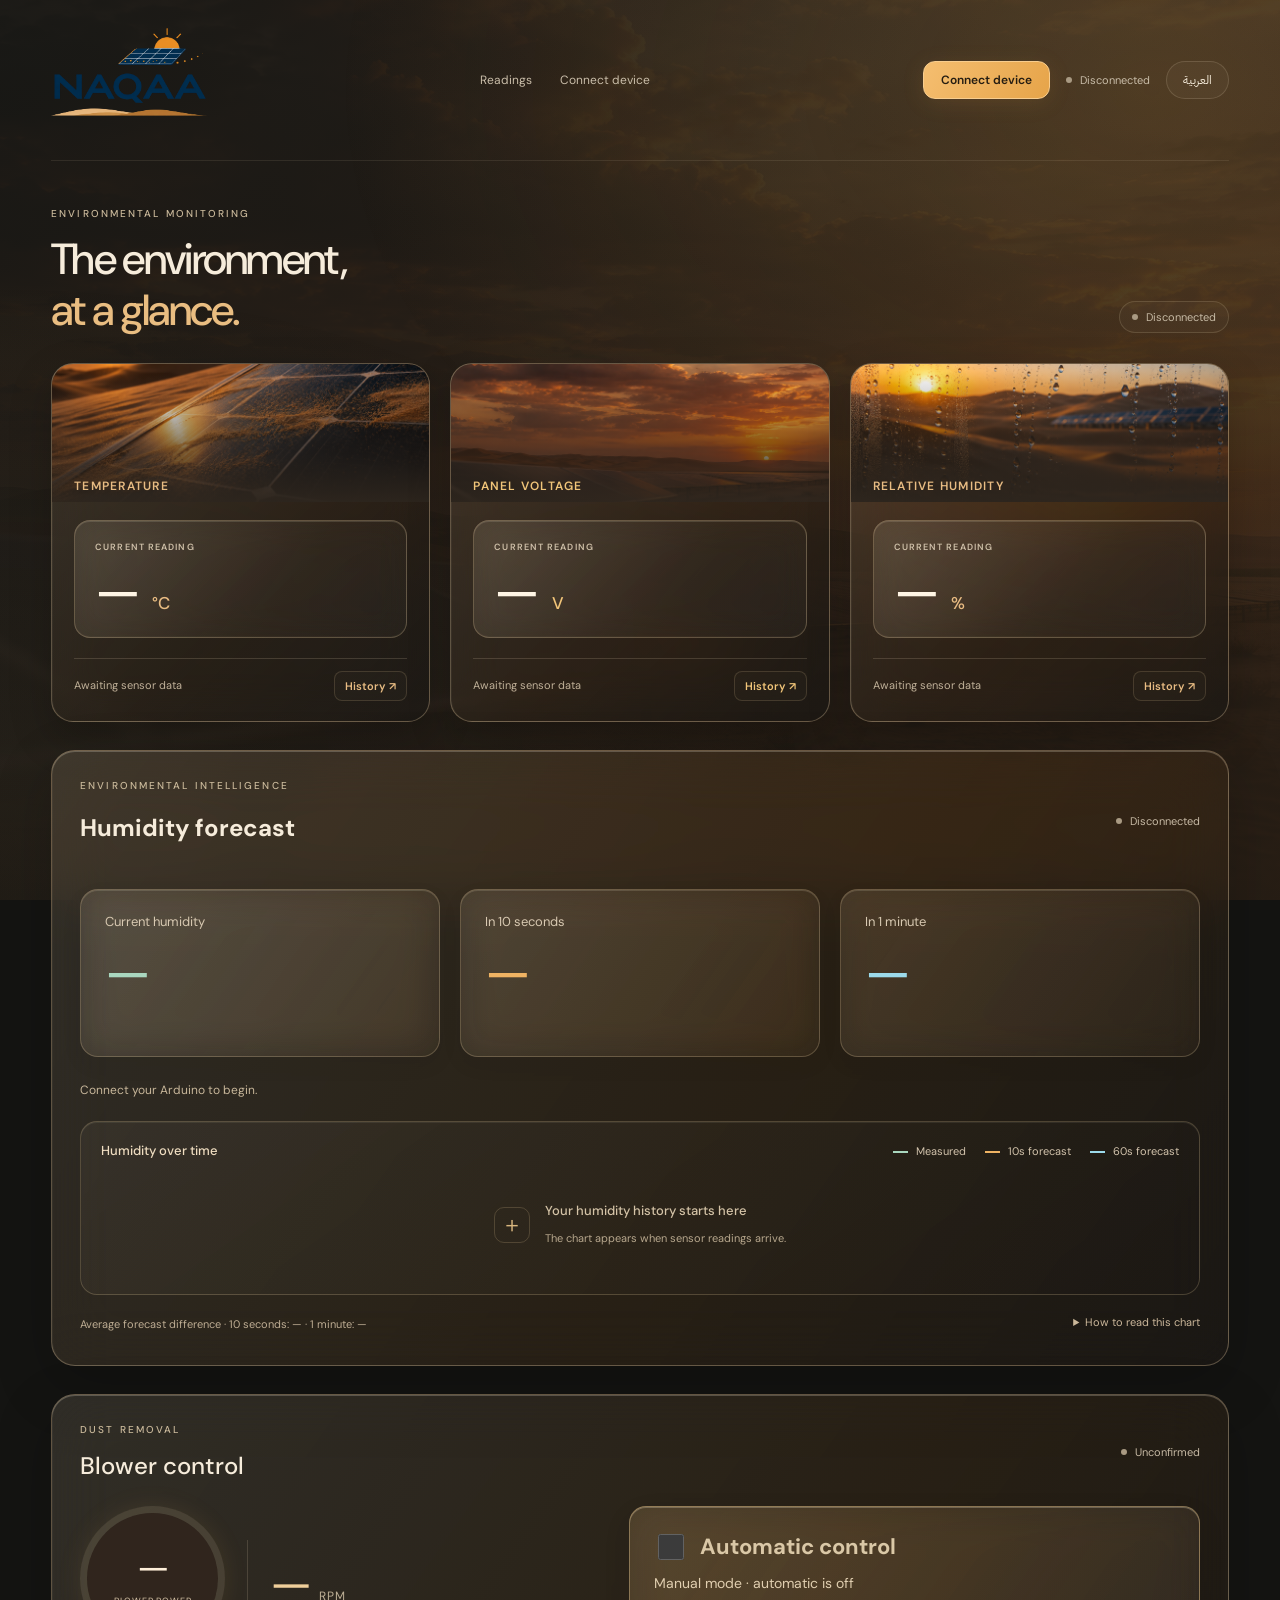
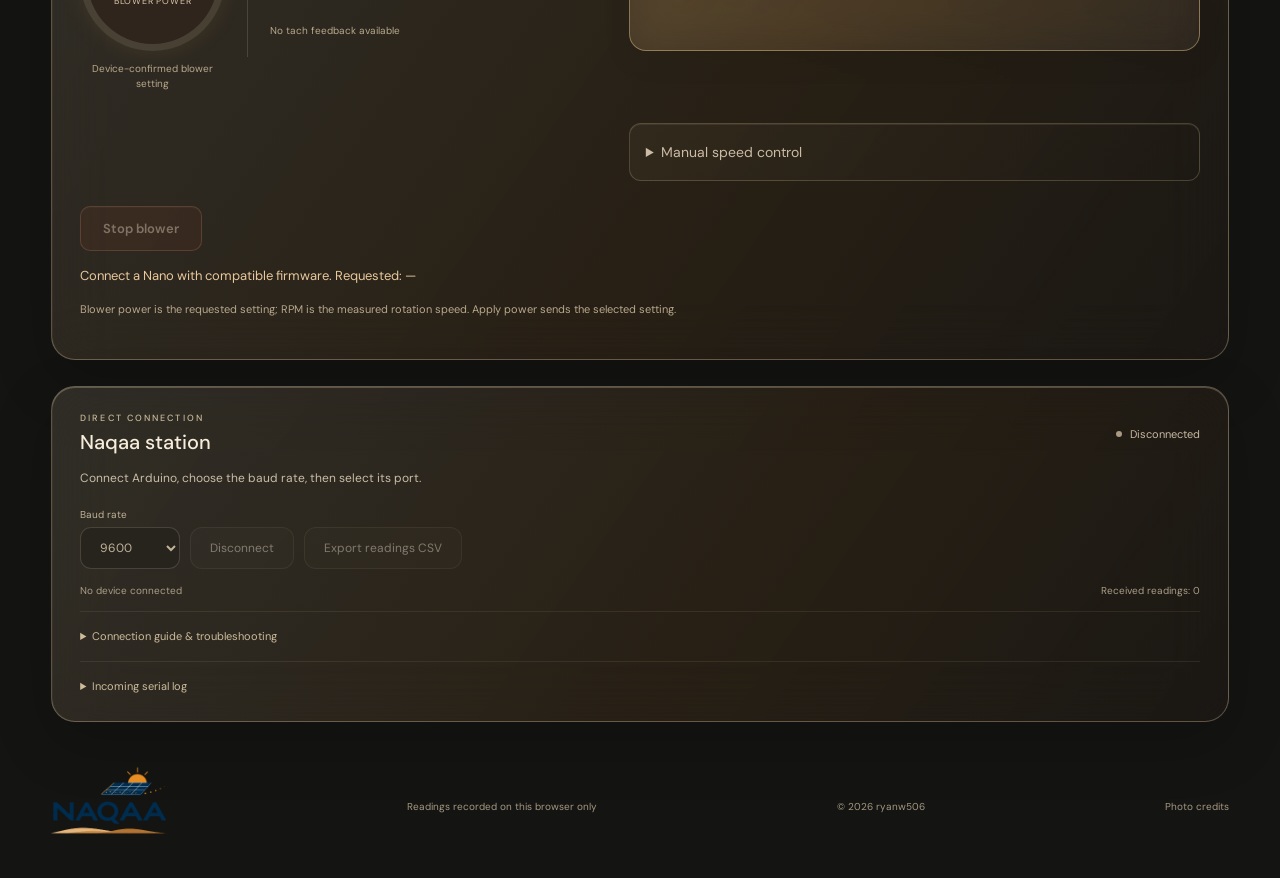
==== commit 763b9b55: "Fix manual control takeover and keep automatic control on forecast failures" ====
--- a/index.html
+++ b/index.html
@@ -3,5 +3,5 @@
 <body><a class="skip" href="#readings" data-ar="انتقل إلى القراءات" data-en="Skip to readings">انتقل إلى القراءات</a><main>
 <header><a class="brand logo-brand" href="#" aria-label="NAQAA"><img src="naqaa-logo-transparent.png" alt="NAQAA"></a><nav><a href="#readings" data-ar="القراءات" data-en="Readings">القراءات</a><a href="#connection" data-ar="توصيل الجهاز" data-en="Connect device">توصيل الجهاز</a></nav><div class="header-actions"><button id="connect" class="primary" data-ar="توصيل الجهاز" data-en="Connect device">توصيل الجهاز</button><span class="state-badge" id="header-state"></span><button id="language" aria-label="Switch language">English</button></div></header>
 <section class="dashboard" id="readings"><div class="section-heading"><div><p class="eyebrow" data-ar="محطة الرصد البيئي" data-en="ENVIRONMENTAL MONITORING">ENVIRONMENTAL MONITORING</p><h1 data-ar="البيئة، في لمحة." data-en="The environment,<br><em>at a glance.</em>">The environment,<br><em>at a glance.</em></h1></div><div class="overview-meta"><span class="state-badge" id="overview-state"></span></div></div><div id="cards" class="cards"></div>
-<section class="glass blower-panel" id="blower-panel" hidden><div class="connection-heading"><div><p class="eyebrow" data-ar="إزالة الغبار" data-en="DUST REMOVAL">DUST REMOVAL</p><h2 data-ar="التحكم بالمنفاخ" data-en="Blower control">Blower control</h2></div><span id="blower-state" class="state-badge"></span></div><div class="blower-layout"><div class="blower-reading"><strong id="blower-duty">—</strong><span data-ar="قوة التشغيل المؤكدة من الجهاز" data-en="Device-confirmed blower setting">Device-confirmed blower setting</span><div class="blower-rpm"><div><strong id="blower-rpm">—</strong><small>RPM</small></div><span id="blower-rpm-note">No speed feedback</span></div></div><fieldset id="blower-controls" disabled><label for="blower-range" data-ar="قوة التشغيل المطلوبة" data-en="Requested power">Requested power</label><div class="blower-inputs"><input id="blower-range" type="range" min="0" max="100" step="1" value="60"><input id="blower-number" aria-label="Blower power percentage" type="number" min="0" max="100" step="1" value="60"><span>%</span></div><div class="controls"><button class="secondary" id="blower-apply" data-ar="تطبيق النسبة" data-en="Apply power">Apply power</button><button class="primary" id="blower-start" data-ar="تشغيل" data-en="Start">Start</button></div></fieldset></div><button id="blower-stop" class="blower-stop" disabled data-ar="إيقاف المنفاخ" data-en="Stop blower">Stop blower</button><p id="blower-message" role="status" aria-live="polite"></p><p class="blower-note" data-ar="قوة التشغيل هي النسبة المطلوبة للمنفاخ؛ RPM هي سرعة الدوران المقاسة. تغيير النسبة أثناء التوقف لا يشغل المنفاخ." data-en="Blower power is the requested setting; RPM is the measured rotation speed. Changing power while stopped does not start the blower.">Blower power is the requested setting; RPM is the measured rotation speed. Changing power while stopped does not start the blower.</p></section><section id="connection" class="glass connection"><div class="connection-heading"><div><p class="eyebrow" data-ar="اتصال مباشر" data-en="DIRECT CONNECTION">اتصال مباشر</p><h2 data-ar="محطة نقاء" data-en="Naqaa station">محطة نقاء</h2></div><span class="state-badge" id="panel-state"></span></div><p id="storage-message" role="status" hidden></p><p id="connection-message" role="status" aria-live="polite"></p><div class="controls"><label><span data-ar="سرعة الاتصال" data-en="Baud rate">سرعة الاتصال</span><select id="baud"><option>9600</option><option>115200</option><option>57600</option><option>38400</option><option>19200</option><option>4800</option></select></label><button id="disconnect" class="secondary" disabled data-ar="قطع الاتصال" data-en="Disconnect">قطع الاتصال</button><button id="export" class="secondary" disabled data-ar="تنزيل القراءات CSV" data-en="Export readings CSV">تنزيل القراءات CSV</button></div><div class="device-meta"><span id="port-info"></span><span id="sample-count"></span></div><details><summary data-ar="طريقة التوصيل وحل المشاكل" data-en="Connection guide & troubleshooting">طريقة التوصيل وحل المشاكل</summary><ol><li data-ar="افتح هذه الصفحة في Chrome أو Edge على الكمبيوتر. إذا كنت داخل معاينة تطبيق، افتح الرابط في المتصفح مباشرة." data-en="Open this page in desktop Chrome or Edge. If you are inside an app preview, open the URL in the browser directly.">افتح هذه الصفحة في Chrome أو Edge على الكمبيوتر. إذا كنت داخل معاينة تطبيق، افتح الرابط في المتصفح مباشرة.</li><li data-ar="وصّل الأردوينو بسلك USB يدعم البيانات وأغلق Serial Monitor وSerial Plotter في Arduino IDE." data-en="Connect Arduino with a data-capable USB cable. Close Serial Monitor and Serial Plotter in Arduino IDE.">وصّل الأردوينو بسلك USB يدعم البيانات وأغلق Serial Monitor وSerial Plotter في Arduino IDE.</li><li data-ar="طابق سرعة الاتصال مع Serial.begin في كودك، ثم اضغط توصيل واختر منفذ الجهاز." data-en="Match the baud rate to Serial.begin in your firmware, then click Connect and select the device port.">طابق سرعة الاتصال مع Serial.begin في كودك، ثم اضغط توصيل واختر منفذ الجهاز.</li><li data-ar="تُقرأ المخرجات النصية الحالية مثل Temperature = 21.21 وHumidity = 49.80؛ يجب إرسال كل سطر باستخدام Serial.println." data-en="Existing text output such as Temperature = 21.21 and Humidity = 49.80 is supported. Send each line using Serial.println.">تُقرأ المخرجات النصية الحالية مثل Temperature = 21.21 وHumidity = 49.80؛ يجب إرسال كل سطر باستخدام Serial.println.</li></ol><p data-ar="اتصال USB يعرض الجهاز الموصول بهذا الكمبيوتر. مشاهدة نفس البث عن بعد تحتاج بوابة شبكة وخدمة تخزين مشتركة." data-en="USB displays the device attached to this computer. Sharing the same stream remotely requires a network gateway and shared data service.">اتصال USB يعرض الجهاز الموصول بهذا الكمبيوتر. مشاهدة نفس البث عن بعد تحتاج بوابة شبكة وخدمة تخزين مشتركة.</p><a id="standalone" target="_blank" rel="noopener" data-ar="فتح الصفحة في نافذة مستقلة ↗" data-en="Open in a standalone window ↗">فتح الصفحة في نافذة مستقلة ↗</a></details><details><summary data-ar="سجل الاستقبال" data-en="Incoming serial log">سجل الاستقبال</summary><pre id="serial-log" dir="ltr"></pre></details></section></section>
-<footer><a class="brand logo-brand" href="#" aria-label="NAQAA"><img src="naqaa-logo-transparent.png" alt="NAQAA"></a><p data-ar="البيانات المسجلة على هذا المتصفح فقط" data-en="Readings recorded on this browser only">Readings recorded on this browser only</p><span class="copyright">© 2026 ryanw506</span><a href="credits.html" data-ar="مصادر الصور" data-en="Photo credits">مصادر الصور</a></footer></main><dialog id="detail" aria-labelledby="detail-title"><button class="close" id="close-detail" autofocus aria-label="Close / إغلاق">×</button><div class="detail-banner"><img id="detail-photo" alt=""><div class="detail-banner-shade"></div><div class="detail-banner-content"><p class="eyebrow" data-ar="سجل المستشعر" data-en="SENSOR HISTORY">SENSOR HISTORY</p><h2 id="detail-title"></h2><p id="detail-updated"></p></div></div><div class="detail-body"><div class="history-header"><h3 data-ar="السجل" data-en="HISTORY">HISTORY</h3><div class="range-tabs" role="group" aria-label="History time range"><button data-minutes="1" aria-pressed="true" data-ar="دقيقة" data-en="1 minute">1 minute</button><button data-minutes="10" aria-pressed="false" data-ar="10 دقائق" data-en="10 minutes">10 minutes</button><button data-minutes="60" aria-pressed="false" data-ar="ساعة" data-en="1 hour">1 hour</button></div></div><div id="chart"></div><div id="stats" class="stats"></div><div class="history-footer"><span id="history-coverage"></span><span id="history-source" data-ar="متوسطات ثانية واحدة · بيانات جهازك" data-en="1-second averages · Device readings">1-second averages · Device readings</span></div></div></dialog><script src="core.js?v=13"></script><script src="history.js?v=9"></script><script src="app.js?v=24"></script><script src="control-core.js?v=1"></script><script src="blower.js?v=17"></script><script src="forecast-model.js?v=1"></script><script src="forecast.js?v=16"></script><script src="presentation.js?v=4"></script></body></html>
+<section class="glass blower-panel" id="blower-panel" hidden><div class="connection-heading"><div><p class="eyebrow" data-ar="إزالة الغبار" data-en="DUST REMOVAL">DUST REMOVAL</p><h2 data-ar="التحكم بالمنفاخ" data-en="Blower control">Blower control</h2></div><span id="blower-state" class="state-badge"></span></div><div class="blower-layout"><div class="blower-reading"><strong id="blower-duty">—</strong><span data-ar="قوة التشغيل المؤكدة من الجهاز" data-en="Device-confirmed blower setting">Device-confirmed blower setting</span><div class="blower-rpm"><div><strong id="blower-rpm">—</strong><small>RPM</small></div><span id="blower-rpm-note">No speed feedback</span></div></div><fieldset id="blower-controls" disabled><label for="blower-range" data-ar="قوة التشغيل المطلوبة" data-en="Requested power">Requested power</label><div class="blower-inputs"><input id="blower-range" type="range" min="0" max="100" step="1" value="60"><input id="blower-number" aria-label="Blower power percentage" type="number" min="0" max="100" step="1" value="60"><span>%</span></div><div class="controls"><button class="secondary" id="blower-apply" data-ar="تطبيق النسبة" data-en="Apply power">Apply power</button><button class="primary" id="blower-start" data-ar="تشغيل" data-en="Start">Start</button></div></fieldset></div><button id="blower-stop" class="blower-stop" disabled data-ar="إيقاف المنفاخ" data-en="Stop blower">Stop blower</button><p id="blower-message" role="status" aria-live="polite"></p><p class="blower-note" data-ar="قوة التشغيل هي النسبة المطلوبة للمنفاخ؛ RPM هي سرعة الدوران المقاسة. تطبيق النسبة يرسل قوة التشغيل المختارة." data-en="Blower power is the requested setting; RPM is the measured rotation speed. Apply power sends the selected setting.">Blower power is the requested setting; RPM is the measured rotation speed. Apply power sends the selected setting.</p></section><section id="connection" class="glass connection"><div class="connection-heading"><div><p class="eyebrow" data-ar="اتصال مباشر" data-en="DIRECT CONNECTION">اتصال مباشر</p><h2 data-ar="محطة نقاء" data-en="Naqaa station">محطة نقاء</h2></div><span class="state-badge" id="panel-state"></span></div><p id="storage-message" role="status" hidden></p><p id="connection-message" role="status" aria-live="polite"></p><div class="controls"><label><span data-ar="سرعة الاتصال" data-en="Baud rate">سرعة الاتصال</span><select id="baud"><option>9600</option><option>115200</option><option>57600</option><option>38400</option><option>19200</option><option>4800</option></select></label><button id="disconnect" class="secondary" disabled data-ar="قطع الاتصال" data-en="Disconnect">قطع الاتصال</button><button id="export" class="secondary" disabled data-ar="تنزيل القراءات CSV" data-en="Export readings CSV">تنزيل القراءات CSV</button></div><div class="device-meta"><span id="port-info"></span><span id="sample-count"></span></div><details><summary data-ar="طريقة التوصيل وحل المشاكل" data-en="Connection guide & troubleshooting">طريقة التوصيل وحل المشاكل</summary><ol><li data-ar="افتح هذه الصفحة في Chrome أو Edge على الكمبيوتر. إذا كنت داخل معاينة تطبيق، افتح الرابط في المتصفح مباشرة." data-en="Open this page in desktop Chrome or Edge. If you are inside an app preview, open the URL in the browser directly.">افتح هذه الصفحة في Chrome أو Edge على الكمبيوتر. إذا كنت داخل معاينة تطبيق، افتح الرابط في المتصفح مباشرة.</li><li data-ar="وصّل الأردوينو بسلك USB يدعم البيانات وأغلق Serial Monitor وSerial Plotter في Arduino IDE." data-en="Connect Arduino with a data-capable USB cable. Close Serial Monitor and Serial Plotter in Arduino IDE.">وصّل الأردوينو بسلك USB يدعم البيانات وأغلق Serial Monitor وSerial Plotter في Arduino IDE.</li><li data-ar="طابق سرعة الاتصال مع Serial.begin في كودك، ثم اضغط توصيل واختر منفذ الجهاز." data-en="Match the baud rate to Serial.begin in your firmware, then click Connect and select the device port.">طابق سرعة الاتصال مع Serial.begin في كودك، ثم اضغط توصيل واختر منفذ الجهاز.</li><li data-ar="تُقرأ المخرجات النصية الحالية مثل Temperature = 21.21 وHumidity = 49.80؛ يجب إرسال كل سطر باستخدام Serial.println." data-en="Existing text output such as Temperature = 21.21 and Humidity = 49.80 is supported. Send each line using Serial.println.">تُقرأ المخرجات النصية الحالية مثل Temperature = 21.21 وHumidity = 49.80؛ يجب إرسال كل سطر باستخدام Serial.println.</li></ol><p data-ar="اتصال USB يعرض الجهاز الموصول بهذا الكمبيوتر. مشاهدة نفس البث عن بعد تحتاج بوابة شبكة وخدمة تخزين مشتركة." data-en="USB displays the device attached to this computer. Sharing the same stream remotely requires a network gateway and shared data service.">اتصال USB يعرض الجهاز الموصول بهذا الكمبيوتر. مشاهدة نفس البث عن بعد تحتاج بوابة شبكة وخدمة تخزين مشتركة.</p><a id="standalone" target="_blank" rel="noopener" data-ar="فتح الصفحة في نافذة مستقلة ↗" data-en="Open in a standalone window ↗">فتح الصفحة في نافذة مستقلة ↗</a></details><details><summary data-ar="سجل الاستقبال" data-en="Incoming serial log">سجل الاستقبال</summary><pre id="serial-log" dir="ltr"></pre></details></section></section>
+<footer><a class="brand logo-brand" href="#" aria-label="NAQAA"><img src="naqaa-logo-transparent.png" alt="NAQAA"></a><p data-ar="البيانات المسجلة على هذا المتصفح فقط" data-en="Readings recorded on this browser only">Readings recorded on this browser only</p><span class="copyright">© 2026 ryanw506</span><a href="credits.html" data-ar="مصادر الصور" data-en="Photo credits">مصادر الصور</a></footer></main><dialog id="detail" aria-labelledby="detail-title"><button class="close" id="close-detail" autofocus aria-label="Close / إغلاق">×</button><div class="detail-banner"><img id="detail-photo" alt=""><div class="detail-banner-shade"></div><div class="detail-banner-content"><p class="eyebrow" data-ar="سجل المستشعر" data-en="SENSOR HISTORY">SENSOR HISTORY</p><h2 id="detail-title"></h2><p id="detail-updated"></p></div></div><div class="detail-body"><div class="history-header"><h3 data-ar="السجل" data-en="HISTORY">HISTORY</h3><div class="range-tabs" role="group" aria-label="History time range"><button data-minutes="1" aria-pressed="true" data-ar="دقيقة" data-en="1 minute">1 minute</button><button data-minutes="10" aria-pressed="false" data-ar="10 دقائق" data-en="10 minutes">10 minutes</button><button data-minutes="60" aria-pressed="false" data-ar="ساعة" data-en="1 hour">1 hour</button></div></div><div id="chart"></div><div id="stats" class="stats"></div><div class="history-footer"><span id="history-coverage"></span><span id="history-source" data-ar="متوسطات ثانية واحدة · بيانات جهازك" data-en="1-second averages · Device readings">1-second averages · Device readings</span></div></div></dialog><script src="core.js?v=13"></script><script src="history.js?v=9"></script><script src="app.js?v=24"></script><script src="control-core.js?v=1"></script><script src="blower.js?v=18"></script><script src="forecast-model.js?v=1"></script><script src="forecast.js?v=17"></script><script src="presentation.js?v=4"></script></body></html>
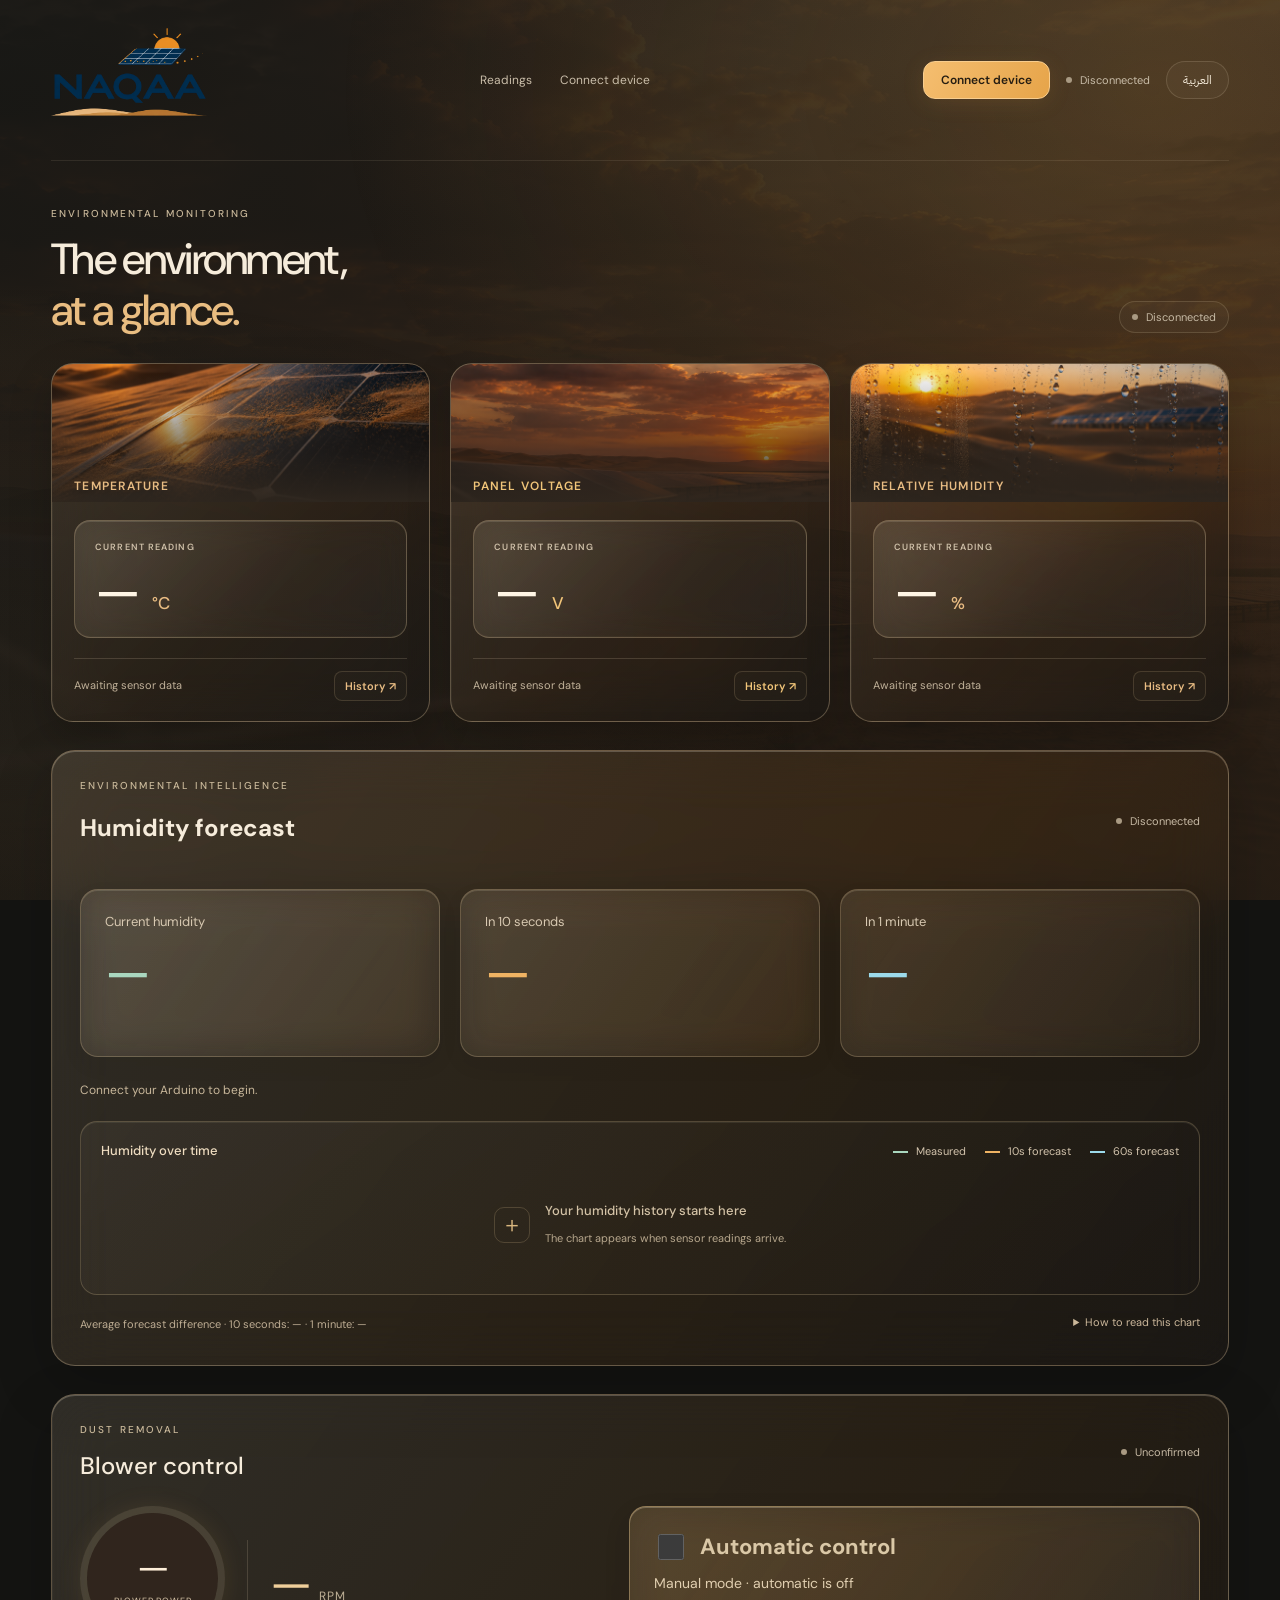
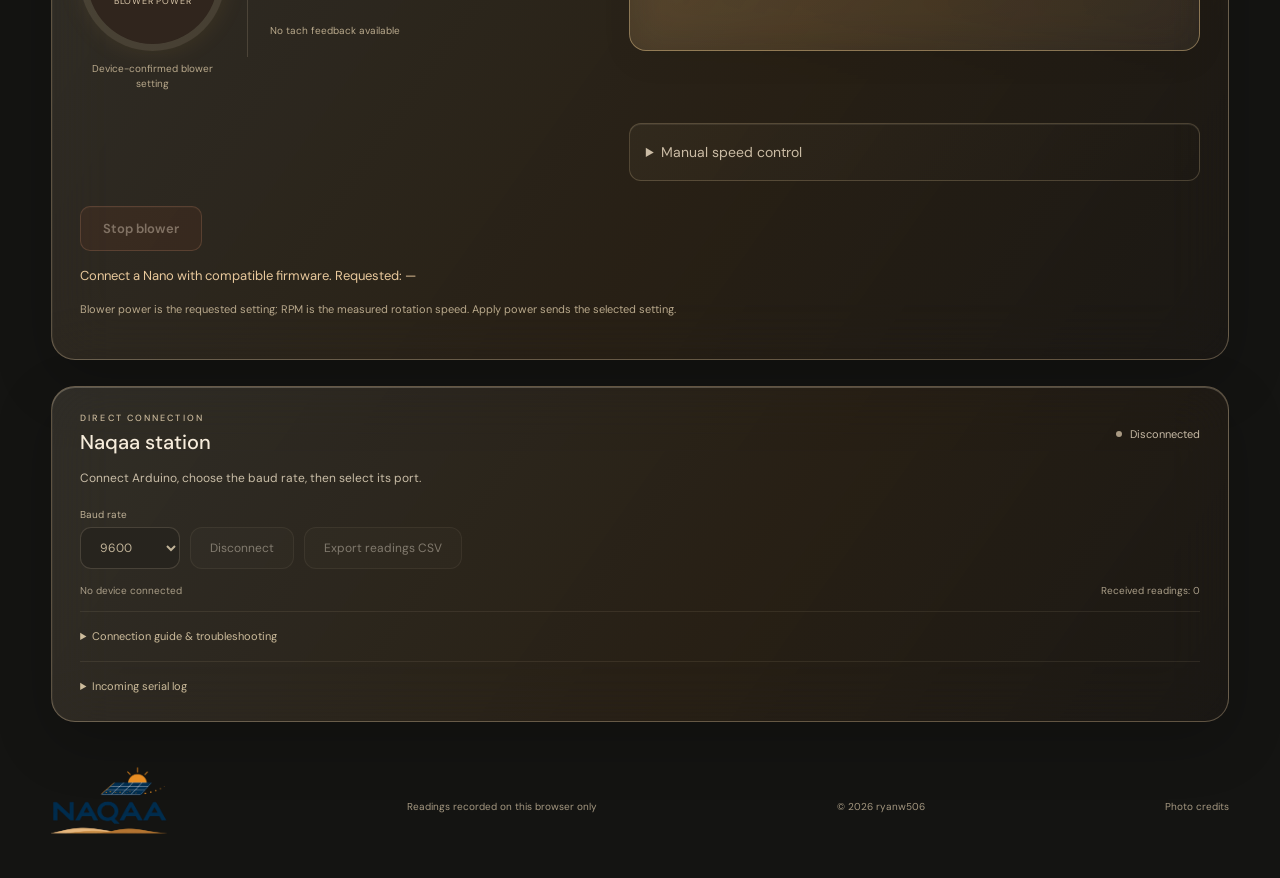
==== commit e728e1ad: "Change low voltage threshold to 5V and detect outdated firmware" ====
--- a/index.html
+++ b/index.html
@@ -4,4 +4,4 @@
 <header><a class="brand logo-brand" href="#" aria-label="NAQAA"><img src="naqaa-logo-transparent.png" alt="NAQAA"></a><nav><a href="#readings" data-ar="القراءات" data-en="Readings">القراءات</a><a href="#connection" data-ar="توصيل الجهاز" data-en="Connect device">توصيل الجهاز</a></nav><div class="header-actions"><button id="connect" class="primary" data-ar="توصيل الجهاز" data-en="Connect device">توصيل الجهاز</button><span class="state-badge" id="header-state"></span><button id="language" aria-label="Switch language">English</button></div></header>
 <section class="dashboard" id="readings"><div class="section-heading"><div><p class="eyebrow" data-ar="محطة الرصد البيئي" data-en="ENVIRONMENTAL MONITORING">ENVIRONMENTAL MONITORING</p><h1 data-ar="البيئة، في لمحة." data-en="The environment,<br><em>at a glance.</em>">The environment,<br><em>at a glance.</em></h1></div><div class="overview-meta"><span class="state-badge" id="overview-state"></span></div></div><div id="cards" class="cards"></div>
 <section class="glass blower-panel" id="blower-panel" hidden><div class="connection-heading"><div><p class="eyebrow" data-ar="إزالة الغبار" data-en="DUST REMOVAL">DUST REMOVAL</p><h2 data-ar="التحكم بالمنفاخ" data-en="Blower control">Blower control</h2></div><span id="blower-state" class="state-badge"></span></div><div class="blower-layout"><div class="blower-reading"><strong id="blower-duty">—</strong><span data-ar="قوة التشغيل المؤكدة من الجهاز" data-en="Device-confirmed blower setting">Device-confirmed blower setting</span><div class="blower-rpm"><div><strong id="blower-rpm">—</strong><small>RPM</small></div><span id="blower-rpm-note">No speed feedback</span></div></div><fieldset id="blower-controls" disabled><label for="blower-range" data-ar="قوة التشغيل المطلوبة" data-en="Requested power">Requested power</label><div class="blower-inputs"><input id="blower-range" type="range" min="0" max="100" step="1" value="60"><input id="blower-number" aria-label="Blower power percentage" type="number" min="0" max="100" step="1" value="60"><span>%</span></div><div class="controls"><button class="secondary" id="blower-apply" data-ar="تطبيق النسبة" data-en="Apply power">Apply power</button><button class="primary" id="blower-start" data-ar="تشغيل" data-en="Start">Start</button></div></fieldset></div><button id="blower-stop" class="blower-stop" disabled data-ar="إيقاف المنفاخ" data-en="Stop blower">Stop blower</button><p id="blower-message" role="status" aria-live="polite"></p><p class="blower-note" data-ar="قوة التشغيل هي النسبة المطلوبة للمنفاخ؛ RPM هي سرعة الدوران المقاسة. تطبيق النسبة يرسل قوة التشغيل المختارة." data-en="Blower power is the requested setting; RPM is the measured rotation speed. Apply power sends the selected setting.">Blower power is the requested setting; RPM is the measured rotation speed. Apply power sends the selected setting.</p></section><section id="connection" class="glass connection"><div class="connection-heading"><div><p class="eyebrow" data-ar="اتصال مباشر" data-en="DIRECT CONNECTION">اتصال مباشر</p><h2 data-ar="محطة نقاء" data-en="Naqaa station">محطة نقاء</h2></div><span class="state-badge" id="panel-state"></span></div><p id="storage-message" role="status" hidden></p><p id="connection-message" role="status" aria-live="polite"></p><div class="controls"><label><span data-ar="سرعة الاتصال" data-en="Baud rate">سرعة الاتصال</span><select id="baud"><option>9600</option><option>115200</option><option>57600</option><option>38400</option><option>19200</option><option>4800</option></select></label><button id="disconnect" class="secondary" disabled data-ar="قطع الاتصال" data-en="Disconnect">قطع الاتصال</button><button id="export" class="secondary" disabled data-ar="تنزيل القراءات CSV" data-en="Export readings CSV">تنزيل القراءات CSV</button></div><div class="device-meta"><span id="port-info"></span><span id="sample-count"></span></div><details><summary data-ar="طريقة التوصيل وحل المشاكل" data-en="Connection guide & troubleshooting">طريقة التوصيل وحل المشاكل</summary><ol><li data-ar="افتح هذه الصفحة في Chrome أو Edge على الكمبيوتر. إذا كنت داخل معاينة تطبيق، افتح الرابط في المتصفح مباشرة." data-en="Open this page in desktop Chrome or Edge. If you are inside an app preview, open the URL in the browser directly.">افتح هذه الصفحة في Chrome أو Edge على الكمبيوتر. إذا كنت داخل معاينة تطبيق، افتح الرابط في المتصفح مباشرة.</li><li data-ar="وصّل الأردوينو بسلك USB يدعم البيانات وأغلق Serial Monitor وSerial Plotter في Arduino IDE." data-en="Connect Arduino with a data-capable USB cable. Close Serial Monitor and Serial Plotter in Arduino IDE.">وصّل الأردوينو بسلك USB يدعم البيانات وأغلق Serial Monitor وSerial Plotter في Arduino IDE.</li><li data-ar="طابق سرعة الاتصال مع Serial.begin في كودك، ثم اضغط توصيل واختر منفذ الجهاز." data-en="Match the baud rate to Serial.begin in your firmware, then click Connect and select the device port.">طابق سرعة الاتصال مع Serial.begin في كودك، ثم اضغط توصيل واختر منفذ الجهاز.</li><li data-ar="تُقرأ المخرجات النصية الحالية مثل Temperature = 21.21 وHumidity = 49.80؛ يجب إرسال كل سطر باستخدام Serial.println." data-en="Existing text output such as Temperature = 21.21 and Humidity = 49.80 is supported. Send each line using Serial.println.">تُقرأ المخرجات النصية الحالية مثل Temperature = 21.21 وHumidity = 49.80؛ يجب إرسال كل سطر باستخدام Serial.println.</li></ol><p data-ar="اتصال USB يعرض الجهاز الموصول بهذا الكمبيوتر. مشاهدة نفس البث عن بعد تحتاج بوابة شبكة وخدمة تخزين مشتركة." data-en="USB displays the device attached to this computer. Sharing the same stream remotely requires a network gateway and shared data service.">اتصال USB يعرض الجهاز الموصول بهذا الكمبيوتر. مشاهدة نفس البث عن بعد تحتاج بوابة شبكة وخدمة تخزين مشتركة.</p><a id="standalone" target="_blank" rel="noopener" data-ar="فتح الصفحة في نافذة مستقلة ↗" data-en="Open in a standalone window ↗">فتح الصفحة في نافذة مستقلة ↗</a></details><details><summary data-ar="سجل الاستقبال" data-en="Incoming serial log">سجل الاستقبال</summary><pre id="serial-log" dir="ltr"></pre></details></section></section>
-<footer><a class="brand logo-brand" href="#" aria-label="NAQAA"><img src="naqaa-logo-transparent.png" alt="NAQAA"></a><p data-ar="البيانات المسجلة على هذا المتصفح فقط" data-en="Readings recorded on this browser only">Readings recorded on this browser only</p><span class="copyright">© 2026 ryanw506</span><a href="credits.html" data-ar="مصادر الصور" data-en="Photo credits">مصادر الصور</a></footer></main><dialog id="detail" aria-labelledby="detail-title"><button class="close" id="close-detail" autofocus aria-label="Close / إغلاق">×</button><div class="detail-banner"><img id="detail-photo" alt=""><div class="detail-banner-shade"></div><div class="detail-banner-content"><p class="eyebrow" data-ar="سجل المستشعر" data-en="SENSOR HISTORY">SENSOR HISTORY</p><h2 id="detail-title"></h2><p id="detail-updated"></p></div></div><div class="detail-body"><div class="history-header"><h3 data-ar="السجل" data-en="HISTORY">HISTORY</h3><div class="range-tabs" role="group" aria-label="History time range"><button data-minutes="1" aria-pressed="true" data-ar="دقيقة" data-en="1 minute">1 minute</button><button data-minutes="10" aria-pressed="false" data-ar="10 دقائق" data-en="10 minutes">10 minutes</button><button data-minutes="60" aria-pressed="false" data-ar="ساعة" data-en="1 hour">1 hour</button></div></div><div id="chart"></div><div id="stats" class="stats"></div><div class="history-footer"><span id="history-coverage"></span><span id="history-source" data-ar="متوسطات ثانية واحدة · بيانات جهازك" data-en="1-second averages · Device readings">1-second averages · Device readings</span></div></div></dialog><script src="core.js?v=13"></script><script src="history.js?v=9"></script><script src="app.js?v=24"></script><script src="control-core.js?v=1"></script><script src="blower.js?v=18"></script><script src="forecast-model.js?v=1"></script><script src="forecast.js?v=17"></script><script src="presentation.js?v=4"></script></body></html>
+<footer><a class="brand logo-brand" href="#" aria-label="NAQAA"><img src="naqaa-logo-transparent.png" alt="NAQAA"></a><p data-ar="البيانات المسجلة على هذا المتصفح فقط" data-en="Readings recorded on this browser only">Readings recorded on this browser only</p><span class="copyright">© 2026 ryanw506</span><a href="credits.html" data-ar="مصادر الصور" data-en="Photo credits">مصادر الصور</a></footer></main><dialog id="detail" aria-labelledby="detail-title"><button class="close" id="close-detail" autofocus aria-label="Close / إغلاق">×</button><div class="detail-banner"><img id="detail-photo" alt=""><div class="detail-banner-shade"></div><div class="detail-banner-content"><p class="eyebrow" data-ar="سجل المستشعر" data-en="SENSOR HISTORY">SENSOR HISTORY</p><h2 id="detail-title"></h2><p id="detail-updated"></p></div></div><div class="detail-body"><div class="history-header"><h3 data-ar="السجل" data-en="HISTORY">HISTORY</h3><div class="range-tabs" role="group" aria-label="History time range"><button data-minutes="1" aria-pressed="true" data-ar="دقيقة" data-en="1 minute">1 minute</button><button data-minutes="10" aria-pressed="false" data-ar="10 دقائق" data-en="10 minutes">10 minutes</button><button data-minutes="60" aria-pressed="false" data-ar="ساعة" data-en="1 hour">1 hour</button></div></div><div id="chart"></div><div id="stats" class="stats"></div><div class="history-footer"><span id="history-coverage"></span><span id="history-source" data-ar="متوسطات ثانية واحدة · بيانات جهازك" data-en="1-second averages · Device readings">1-second averages · Device readings</span></div></div></dialog><script src="core.js?v=13"></script><script src="history.js?v=9"></script><script src="app.js?v=24"></script><script src="control-core.js?v=1"></script><script src="blower.js?v=19"></script><script src="forecast-model.js?v=1"></script><script src="forecast.js?v=17"></script><script src="presentation.js?v=4"></script></body></html>
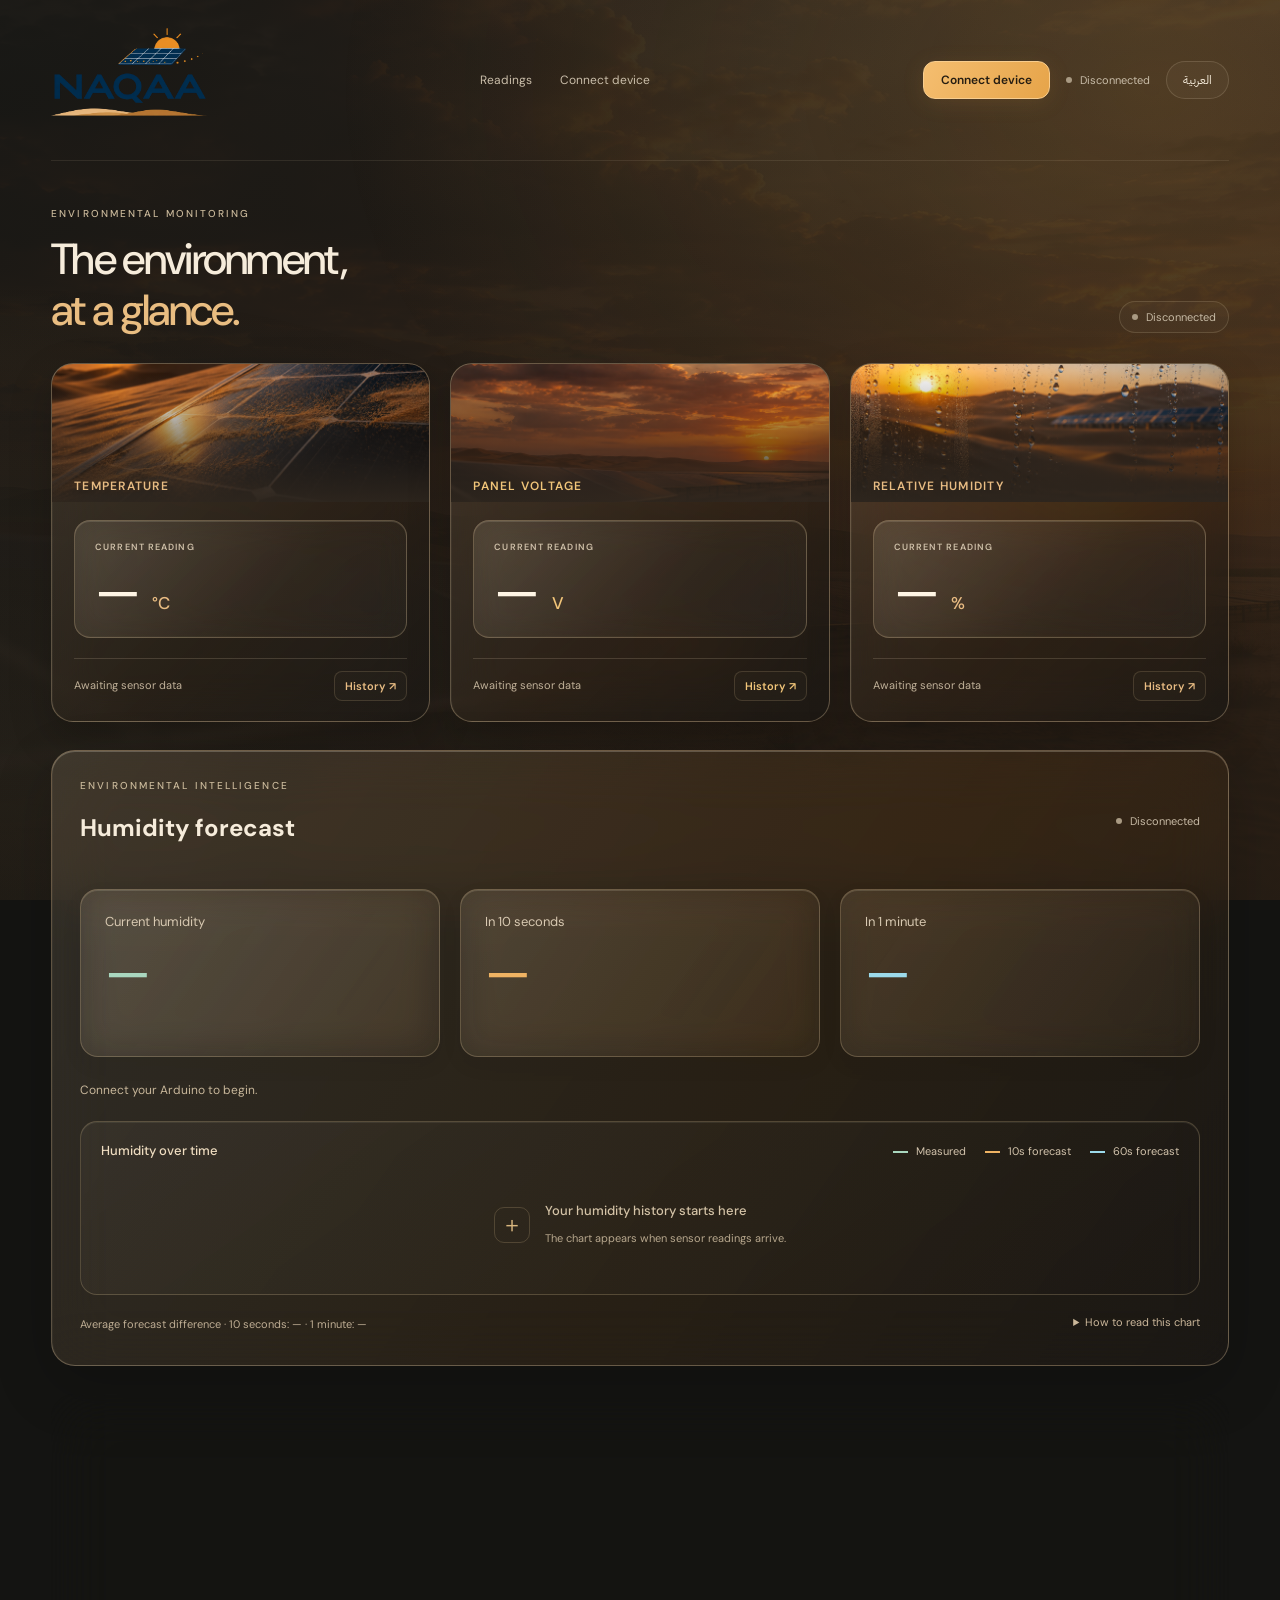
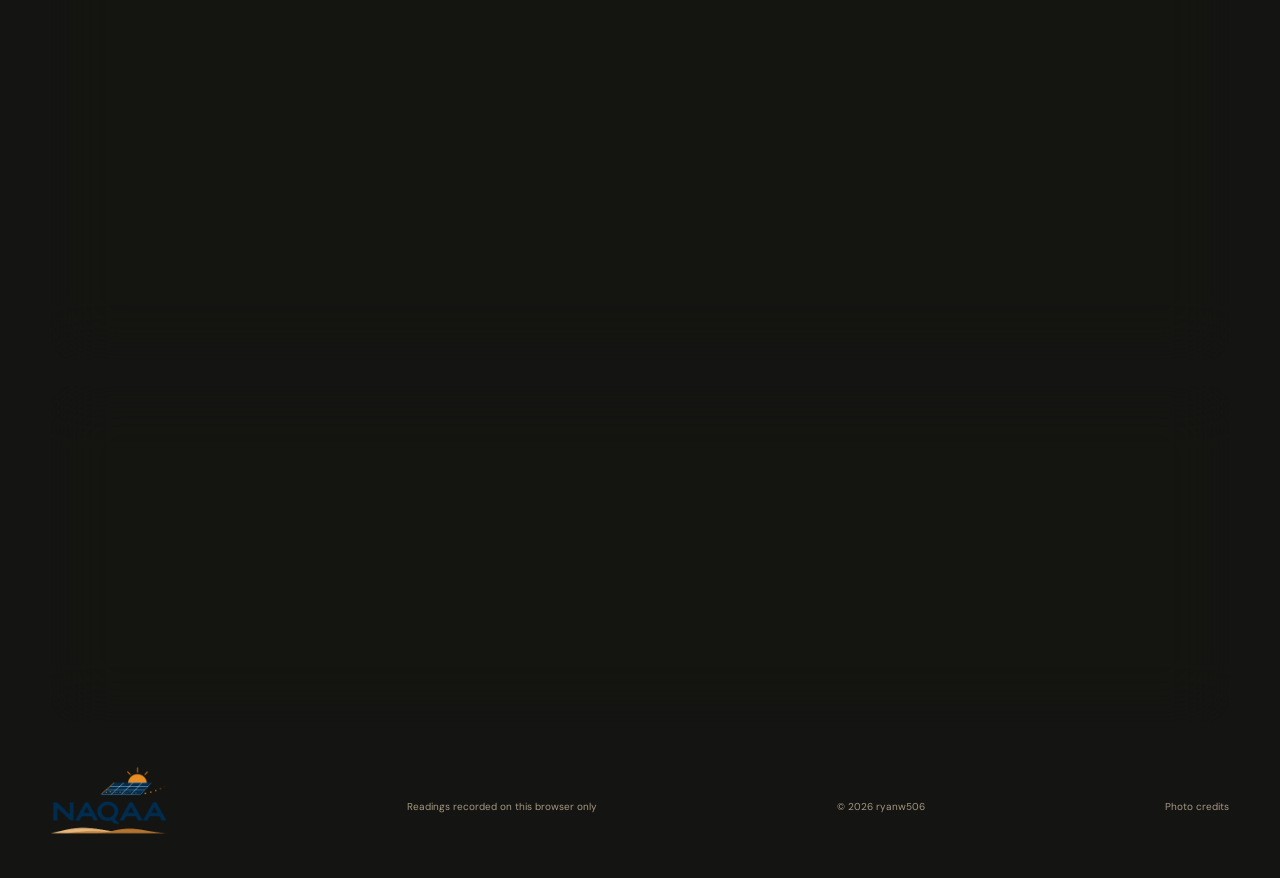
==== commit 2a0e540b: "Use 7V threshold and 10-second confirmation for blower" ====
--- a/index.html
+++ b/index.html
@@ -4,4 +4,4 @@
 <header><a class="brand logo-brand" href="#" aria-label="NAQAA"><img src="naqaa-logo-transparent.png" alt="NAQAA"></a><nav><a href="#readings" data-ar="القراءات" data-en="Readings">القراءات</a><a href="#connection" data-ar="توصيل الجهاز" data-en="Connect device">توصيل الجهاز</a></nav><div class="header-actions"><button id="connect" class="primary" data-ar="توصيل الجهاز" data-en="Connect device">توصيل الجهاز</button><span class="state-badge" id="header-state"></span><button id="language" aria-label="Switch language">English</button></div></header>
 <section class="dashboard" id="readings"><div class="section-heading"><div><p class="eyebrow" data-ar="محطة الرصد البيئي" data-en="ENVIRONMENTAL MONITORING">ENVIRONMENTAL MONITORING</p><h1 data-ar="البيئة، في لمحة." data-en="The environment,<br><em>at a glance.</em>">The environment,<br><em>at a glance.</em></h1></div><div class="overview-meta"><span class="state-badge" id="overview-state"></span></div></div><div id="cards" class="cards"></div>
 <section class="glass blower-panel" id="blower-panel" hidden><div class="connection-heading"><div><p class="eyebrow" data-ar="إزالة الغبار" data-en="DUST REMOVAL">DUST REMOVAL</p><h2 data-ar="التحكم بالمنفاخ" data-en="Blower control">Blower control</h2></div><span id="blower-state" class="state-badge"></span></div><div class="blower-layout"><div class="blower-reading"><strong id="blower-duty">—</strong><span data-ar="قوة التشغيل المؤكدة من الجهاز" data-en="Device-confirmed blower setting">Device-confirmed blower setting</span><div class="blower-rpm"><div><strong id="blower-rpm">—</strong><small>RPM</small></div><span id="blower-rpm-note">No speed feedback</span></div></div><fieldset id="blower-controls" disabled><label for="blower-range" data-ar="قوة التشغيل المطلوبة" data-en="Requested power">Requested power</label><div class="blower-inputs"><input id="blower-range" type="range" min="0" max="100" step="1" value="60"><input id="blower-number" aria-label="Blower power percentage" type="number" min="0" max="100" step="1" value="60"><span>%</span></div><div class="controls"><button class="secondary" id="blower-apply" data-ar="تطبيق النسبة" data-en="Apply power">Apply power</button><button class="primary" id="blower-start" data-ar="تشغيل" data-en="Start">Start</button></div></fieldset></div><button id="blower-stop" class="blower-stop" disabled data-ar="إيقاف المنفاخ" data-en="Stop blower">Stop blower</button><p id="blower-message" role="status" aria-live="polite"></p><p class="blower-note" data-ar="قوة التشغيل هي النسبة المطلوبة للمنفاخ؛ RPM هي سرعة الدوران المقاسة. تطبيق النسبة يرسل قوة التشغيل المختارة." data-en="Blower power is the requested setting; RPM is the measured rotation speed. Apply power sends the selected setting.">Blower power is the requested setting; RPM is the measured rotation speed. Apply power sends the selected setting.</p></section><section id="connection" class="glass connection"><div class="connection-heading"><div><p class="eyebrow" data-ar="اتصال مباشر" data-en="DIRECT CONNECTION">اتصال مباشر</p><h2 data-ar="محطة نقاء" data-en="Naqaa station">محطة نقاء</h2></div><span class="state-badge" id="panel-state"></span></div><p id="storage-message" role="status" hidden></p><p id="connection-message" role="status" aria-live="polite"></p><div class="controls"><label><span data-ar="سرعة الاتصال" data-en="Baud rate">سرعة الاتصال</span><select id="baud"><option>9600</option><option>115200</option><option>57600</option><option>38400</option><option>19200</option><option>4800</option></select></label><button id="disconnect" class="secondary" disabled data-ar="قطع الاتصال" data-en="Disconnect">قطع الاتصال</button><button id="export" class="secondary" disabled data-ar="تنزيل القراءات CSV" data-en="Export readings CSV">تنزيل القراءات CSV</button></div><div class="device-meta"><span id="port-info"></span><span id="sample-count"></span></div><details><summary data-ar="طريقة التوصيل وحل المشاكل" data-en="Connection guide & troubleshooting">طريقة التوصيل وحل المشاكل</summary><ol><li data-ar="افتح هذه الصفحة في Chrome أو Edge على الكمبيوتر. إذا كنت داخل معاينة تطبيق، افتح الرابط في المتصفح مباشرة." data-en="Open this page in desktop Chrome or Edge. If you are inside an app preview, open the URL in the browser directly.">افتح هذه الصفحة في Chrome أو Edge على الكمبيوتر. إذا كنت داخل معاينة تطبيق، افتح الرابط في المتصفح مباشرة.</li><li data-ar="وصّل الأردوينو بسلك USB يدعم البيانات وأغلق Serial Monitor وSerial Plotter في Arduino IDE." data-en="Connect Arduino with a data-capable USB cable. Close Serial Monitor and Serial Plotter in Arduino IDE.">وصّل الأردوينو بسلك USB يدعم البيانات وأغلق Serial Monitor وSerial Plotter في Arduino IDE.</li><li data-ar="طابق سرعة الاتصال مع Serial.begin في كودك، ثم اضغط توصيل واختر منفذ الجهاز." data-en="Match the baud rate to Serial.begin in your firmware, then click Connect and select the device port.">طابق سرعة الاتصال مع Serial.begin في كودك، ثم اضغط توصيل واختر منفذ الجهاز.</li><li data-ar="تُقرأ المخرجات النصية الحالية مثل Temperature = 21.21 وHumidity = 49.80؛ يجب إرسال كل سطر باستخدام Serial.println." data-en="Existing text output such as Temperature = 21.21 and Humidity = 49.80 is supported. Send each line using Serial.println.">تُقرأ المخرجات النصية الحالية مثل Temperature = 21.21 وHumidity = 49.80؛ يجب إرسال كل سطر باستخدام Serial.println.</li></ol><p data-ar="اتصال USB يعرض الجهاز الموصول بهذا الكمبيوتر. مشاهدة نفس البث عن بعد تحتاج بوابة شبكة وخدمة تخزين مشتركة." data-en="USB displays the device attached to this computer. Sharing the same stream remotely requires a network gateway and shared data service.">اتصال USB يعرض الجهاز الموصول بهذا الكمبيوتر. مشاهدة نفس البث عن بعد تحتاج بوابة شبكة وخدمة تخزين مشتركة.</p><a id="standalone" target="_blank" rel="noopener" data-ar="فتح الصفحة في نافذة مستقلة ↗" data-en="Open in a standalone window ↗">فتح الصفحة في نافذة مستقلة ↗</a></details><details><summary data-ar="سجل الاستقبال" data-en="Incoming serial log">سجل الاستقبال</summary><pre id="serial-log" dir="ltr"></pre></details></section></section>
-<footer><a class="brand logo-brand" href="#" aria-label="NAQAA"><img src="naqaa-logo-transparent.png" alt="NAQAA"></a><p data-ar="البيانات المسجلة على هذا المتصفح فقط" data-en="Readings recorded on this browser only">Readings recorded on this browser only</p><span class="copyright">© 2026 ryanw506</span><a href="credits.html" data-ar="مصادر الصور" data-en="Photo credits">مصادر الصور</a></footer></main><dialog id="detail" aria-labelledby="detail-title"><button class="close" id="close-detail" autofocus aria-label="Close / إغلاق">×</button><div class="detail-banner"><img id="detail-photo" alt=""><div class="detail-banner-shade"></div><div class="detail-banner-content"><p class="eyebrow" data-ar="سجل المستشعر" data-en="SENSOR HISTORY">SENSOR HISTORY</p><h2 id="detail-title"></h2><p id="detail-updated"></p></div></div><div class="detail-body"><div class="history-header"><h3 data-ar="السجل" data-en="HISTORY">HISTORY</h3><div class="range-tabs" role="group" aria-label="History time range"><button data-minutes="1" aria-pressed="true" data-ar="دقيقة" data-en="1 minute">1 minute</button><button data-minutes="10" aria-pressed="false" data-ar="10 دقائق" data-en="10 minutes">10 minutes</button><button data-minutes="60" aria-pressed="false" data-ar="ساعة" data-en="1 hour">1 hour</button></div></div><div id="chart"></div><div id="stats" class="stats"></div><div class="history-footer"><span id="history-coverage"></span><span id="history-source" data-ar="متوسطات ثانية واحدة · بيانات جهازك" data-en="1-second averages · Device readings">1-second averages · Device readings</span></div></div></dialog><script src="core.js?v=13"></script><script src="history.js?v=9"></script><script src="app.js?v=24"></script><script src="control-core.js?v=1"></script><script src="blower.js?v=19"></script><script src="forecast-model.js?v=1"></script><script src="forecast.js?v=17"></script><script src="presentation.js?v=4"></script></body></html>
+<footer><a class="brand logo-brand" href="#" aria-label="NAQAA"><img src="naqaa-logo-transparent.png" alt="NAQAA"></a><p data-ar="البيانات المسجلة على هذا المتصفح فقط" data-en="Readings recorded on this browser only">Readings recorded on this browser only</p><span class="copyright">© 2026 ryanw506</span><a href="credits.html" data-ar="مصادر الصور" data-en="Photo credits">مصادر الصور</a></footer></main><dialog id="detail" aria-labelledby="detail-title"><button class="close" id="close-detail" autofocus aria-label="Close / إغلاق">×</button><div class="detail-banner"><img id="detail-photo" alt=""><div class="detail-banner-shade"></div><div class="detail-banner-content"><p class="eyebrow" data-ar="سجل المستشعر" data-en="SENSOR HISTORY">SENSOR HISTORY</p><h2 id="detail-title"></h2><p id="detail-updated"></p></div></div><div class="detail-body"><div class="history-header"><h3 data-ar="السجل" data-en="HISTORY">HISTORY</h3><div class="range-tabs" role="group" aria-label="History time range"><button data-minutes="1" aria-pressed="true" data-ar="دقيقة" data-en="1 minute">1 minute</button><button data-minutes="10" aria-pressed="false" data-ar="10 دقائق" data-en="10 minutes">10 minutes</button><button data-minutes="60" aria-pressed="false" data-ar="ساعة" data-en="1 hour">1 hour</button></div></div><div id="chart"></div><div id="stats" class="stats"></div><div class="history-footer"><span id="history-coverage"></span><span id="history-source" data-ar="متوسطات ثانية واحدة · بيانات جهازك" data-en="1-second averages · Device readings">1-second averages · Device readings</span></div></div></dialog><script src="core.js?v=13"></script><script src="history.js?v=9"></script><script src="app.js?v=24"></script><script src="control-core.js?v=1"></script><script src="blower.js?v=20"></script><script src="forecast-model.js?v=1"></script><script src="forecast.js?v=17"></script><script src="presentation.js?v=4"></script></body></html>
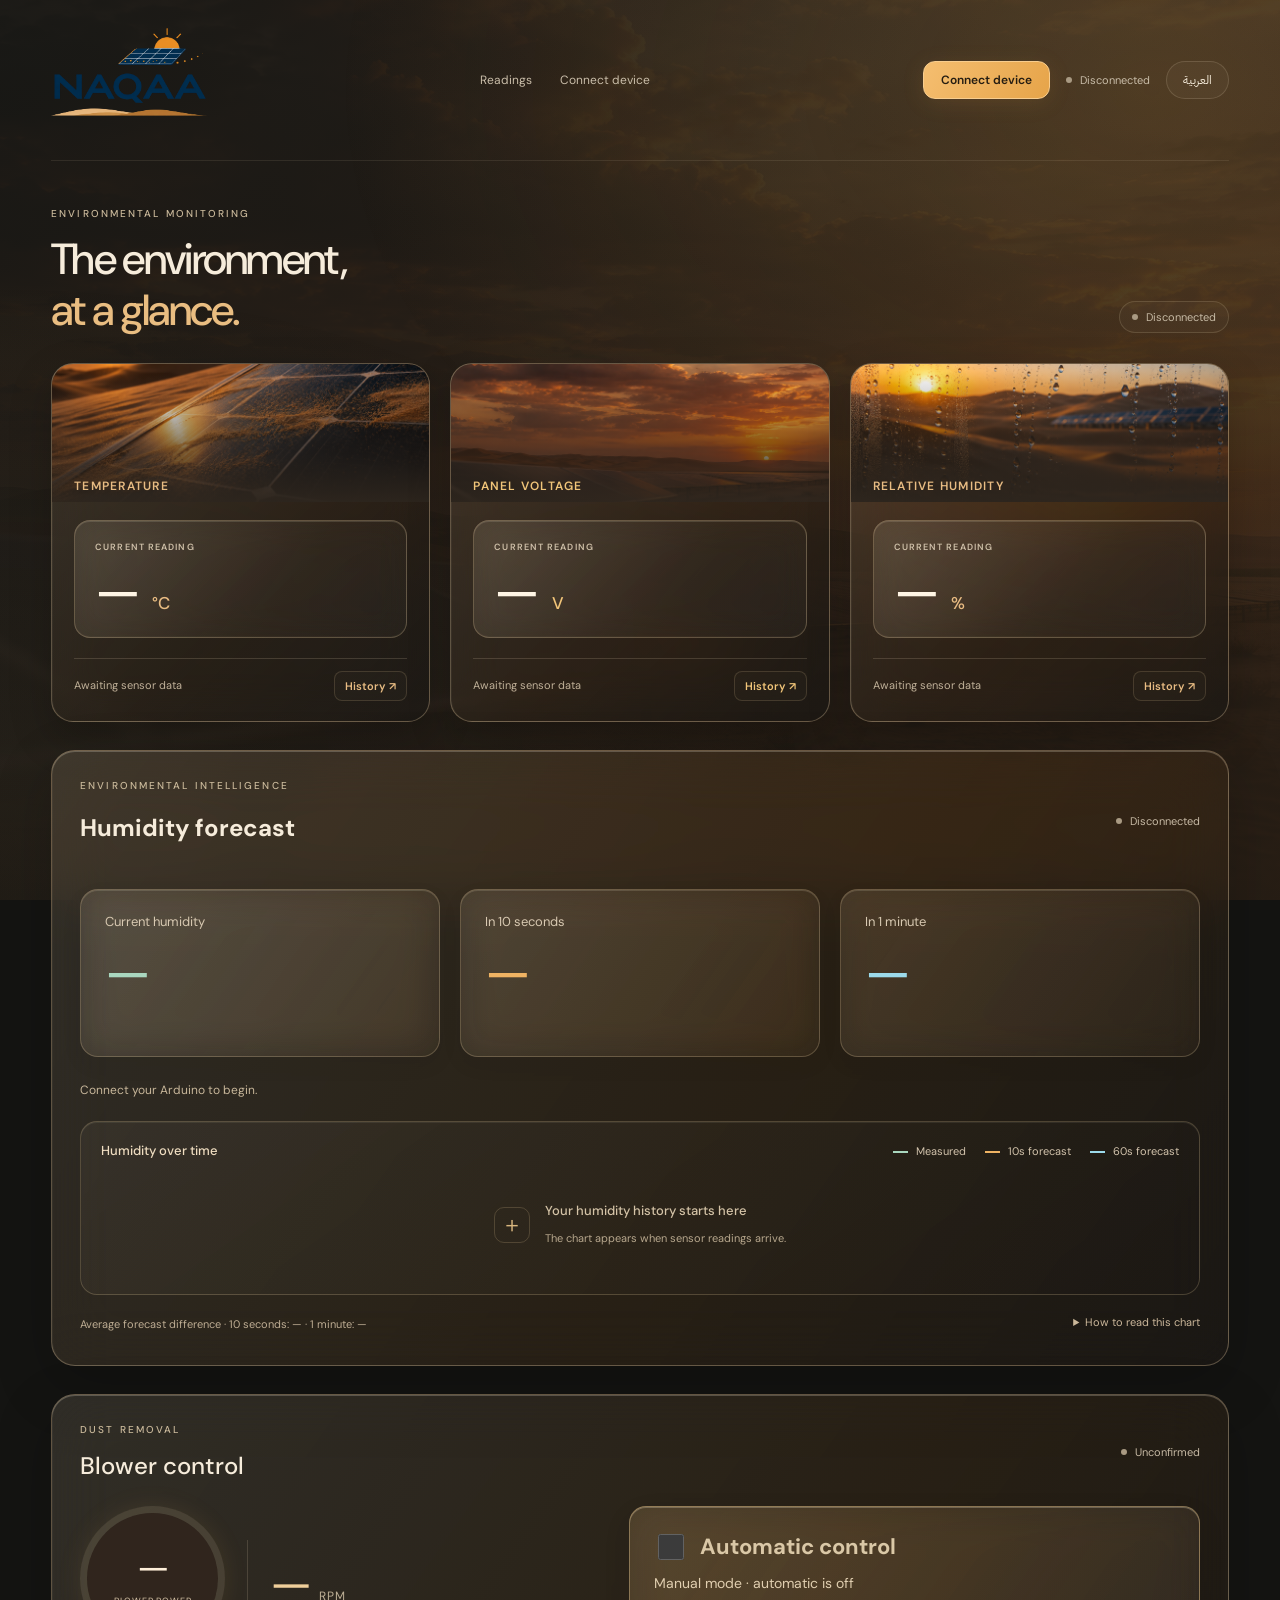
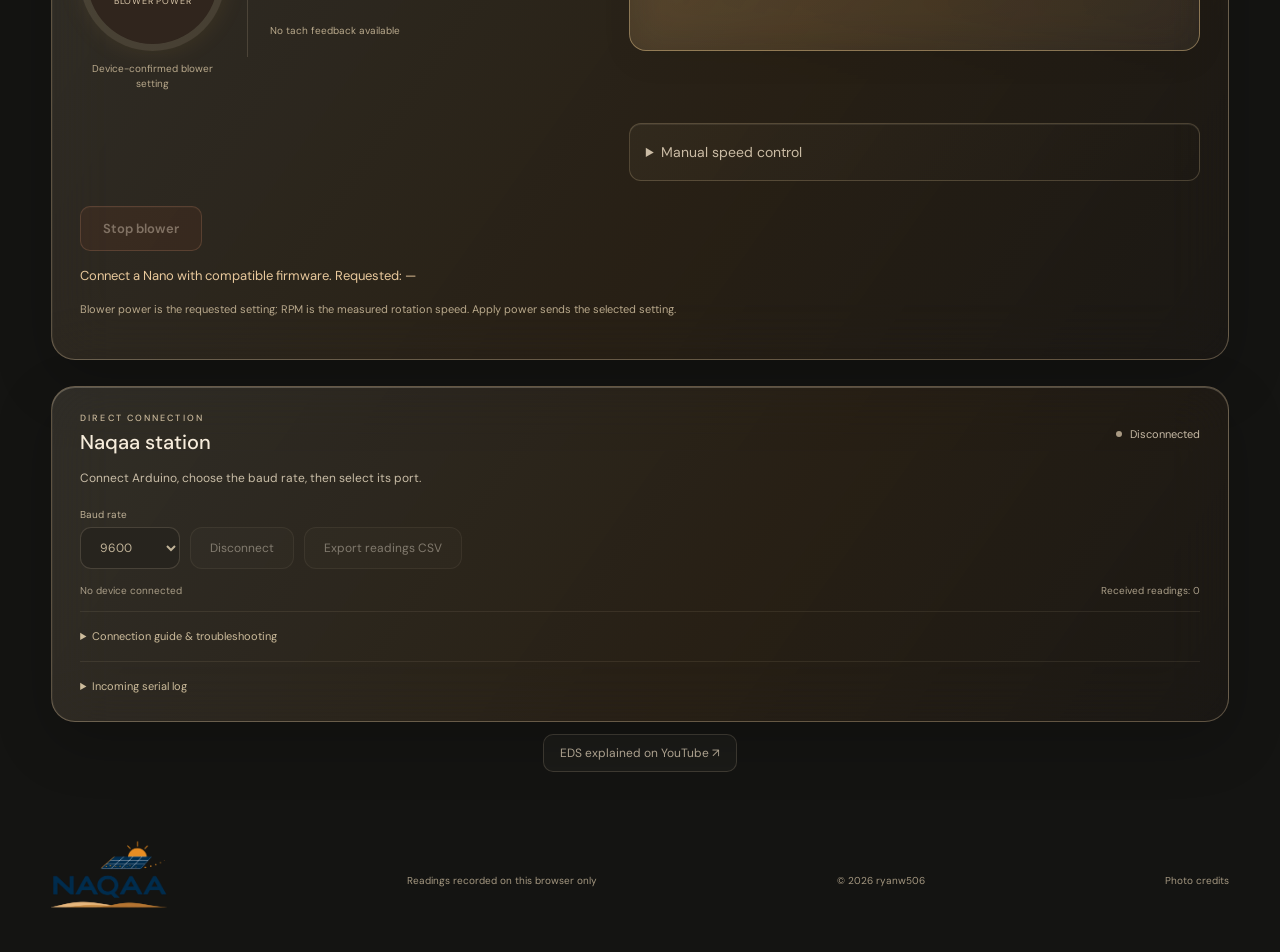
==== commit 847fa827: "Add compact EDS YouTube link to normal and showcase views" ====
--- a/index.html
+++ b/index.html
@@ -1,7 +1,7 @@
 <!doctype html>
-<html lang="en" dir="ltr"><head><meta charset="utf-8"><meta name="viewport" content="width=device-width, initial-scale=1"><meta name="theme-color" content="#211d19"><meta name="description" content="Naqaa — environmental monitoring from your Arduino sensor."><title>نقاء | Naqaa</title><link rel="stylesheet" href="style.css?v=41"><link href="https://fonts.googleapis.com/css2?family=DM+Sans:wght@400;500;600;700&family=IBM+Plex+Sans+Arabic:wght@400;500;600;700&display=swap" rel="stylesheet"></head>
+<html lang="en" dir="ltr"><head><meta charset="utf-8"><meta name="viewport" content="width=device-width, initial-scale=1"><meta name="theme-color" content="#211d19"><meta name="description" content="Naqaa — environmental monitoring from your Arduino sensor."><title>نقاء | Naqaa</title><link rel="stylesheet" href="style.css?v=42"><link href="https://fonts.googleapis.com/css2?family=DM+Sans:wght@400;500;600;700&family=IBM+Plex+Sans+Arabic:wght@400;500;600;700&display=swap" rel="stylesheet"></head>
 <body><a class="skip" href="#readings" data-ar="انتقل إلى القراءات" data-en="Skip to readings">انتقل إلى القراءات</a><main>
 <header><a class="brand logo-brand" href="#" aria-label="NAQAA"><img src="naqaa-logo-transparent.png" alt="NAQAA"></a><nav><a href="#readings" data-ar="القراءات" data-en="Readings">القراءات</a><a href="#connection" data-ar="توصيل الجهاز" data-en="Connect device">توصيل الجهاز</a></nav><div class="header-actions"><button id="connect" class="primary" data-ar="توصيل الجهاز" data-en="Connect device">توصيل الجهاز</button><span class="state-badge" id="header-state"></span><button id="language" aria-label="Switch language">English</button></div></header>
 <section class="dashboard" id="readings"><div class="section-heading"><div><p class="eyebrow" data-ar="محطة الرصد البيئي" data-en="ENVIRONMENTAL MONITORING">ENVIRONMENTAL MONITORING</p><h1 data-ar="البيئة، في لمحة." data-en="The environment,<br><em>at a glance.</em>">The environment,<br><em>at a glance.</em></h1></div><div class="overview-meta"><span class="state-badge" id="overview-state"></span></div></div><div id="cards" class="cards"></div>
 <section class="glass blower-panel" id="blower-panel" hidden><div class="connection-heading"><div><p class="eyebrow" data-ar="إزالة الغبار" data-en="DUST REMOVAL">DUST REMOVAL</p><h2 data-ar="التحكم بالمنفاخ" data-en="Blower control">Blower control</h2></div><span id="blower-state" class="state-badge"></span></div><div class="blower-layout"><div class="blower-reading"><strong id="blower-duty">—</strong><span data-ar="قوة التشغيل المؤكدة من الجهاز" data-en="Device-confirmed blower setting">Device-confirmed blower setting</span><div class="blower-rpm"><div><strong id="blower-rpm">—</strong><small>RPM</small></div><span id="blower-rpm-note">No speed feedback</span></div></div><fieldset id="blower-controls" disabled><label for="blower-range" data-ar="قوة التشغيل المطلوبة" data-en="Requested power">Requested power</label><div class="blower-inputs"><input id="blower-range" type="range" min="0" max="100" step="1" value="60"><input id="blower-number" aria-label="Blower power percentage" type="number" min="0" max="100" step="1" value="60"><span>%</span></div><div class="controls"><button class="secondary" id="blower-apply" data-ar="تطبيق النسبة" data-en="Apply power">Apply power</button><button class="primary" id="blower-start" data-ar="تشغيل" data-en="Start">Start</button></div></fieldset></div><button id="blower-stop" class="blower-stop" disabled data-ar="إيقاف المنفاخ" data-en="Stop blower">Stop blower</button><p id="blower-message" role="status" aria-live="polite"></p><p class="blower-note" data-ar="قوة التشغيل هي النسبة المطلوبة للمنفاخ؛ RPM هي سرعة الدوران المقاسة. تطبيق النسبة يرسل قوة التشغيل المختارة." data-en="Blower power is the requested setting; RPM is the measured rotation speed. Apply power sends the selected setting.">Blower power is the requested setting; RPM is the measured rotation speed. Apply power sends the selected setting.</p></section><section id="connection" class="glass connection"><div class="connection-heading"><div><p class="eyebrow" data-ar="اتصال مباشر" data-en="DIRECT CONNECTION">اتصال مباشر</p><h2 data-ar="محطة نقاء" data-en="Naqaa station">محطة نقاء</h2></div><span class="state-badge" id="panel-state"></span></div><p id="storage-message" role="status" hidden></p><p id="connection-message" role="status" aria-live="polite"></p><div class="controls"><label><span data-ar="سرعة الاتصال" data-en="Baud rate">سرعة الاتصال</span><select id="baud"><option>9600</option><option>115200</option><option>57600</option><option>38400</option><option>19200</option><option>4800</option></select></label><button id="disconnect" class="secondary" disabled data-ar="قطع الاتصال" data-en="Disconnect">قطع الاتصال</button><button id="export" class="secondary" disabled data-ar="تنزيل القراءات CSV" data-en="Export readings CSV">تنزيل القراءات CSV</button></div><div class="device-meta"><span id="port-info"></span><span id="sample-count"></span></div><details><summary data-ar="طريقة التوصيل وحل المشاكل" data-en="Connection guide & troubleshooting">طريقة التوصيل وحل المشاكل</summary><ol><li data-ar="افتح هذه الصفحة في Chrome أو Edge على الكمبيوتر. إذا كنت داخل معاينة تطبيق، افتح الرابط في المتصفح مباشرة." data-en="Open this page in desktop Chrome or Edge. If you are inside an app preview, open the URL in the browser directly.">افتح هذه الصفحة في Chrome أو Edge على الكمبيوتر. إذا كنت داخل معاينة تطبيق، افتح الرابط في المتصفح مباشرة.</li><li data-ar="وصّل الأردوينو بسلك USB يدعم البيانات وأغلق Serial Monitor وSerial Plotter في Arduino IDE." data-en="Connect Arduino with a data-capable USB cable. Close Serial Monitor and Serial Plotter in Arduino IDE.">وصّل الأردوينو بسلك USB يدعم البيانات وأغلق Serial Monitor وSerial Plotter في Arduino IDE.</li><li data-ar="طابق سرعة الاتصال مع Serial.begin في كودك، ثم اضغط توصيل واختر منفذ الجهاز." data-en="Match the baud rate to Serial.begin in your firmware, then click Connect and select the device port.">طابق سرعة الاتصال مع Serial.begin في كودك، ثم اضغط توصيل واختر منفذ الجهاز.</li><li data-ar="تُقرأ المخرجات النصية الحالية مثل Temperature = 21.21 وHumidity = 49.80؛ يجب إرسال كل سطر باستخدام Serial.println." data-en="Existing text output such as Temperature = 21.21 and Humidity = 49.80 is supported. Send each line using Serial.println.">تُقرأ المخرجات النصية الحالية مثل Temperature = 21.21 وHumidity = 49.80؛ يجب إرسال كل سطر باستخدام Serial.println.</li></ol><p data-ar="اتصال USB يعرض الجهاز الموصول بهذا الكمبيوتر. مشاهدة نفس البث عن بعد تحتاج بوابة شبكة وخدمة تخزين مشتركة." data-en="USB displays the device attached to this computer. Sharing the same stream remotely requires a network gateway and shared data service.">اتصال USB يعرض الجهاز الموصول بهذا الكمبيوتر. مشاهدة نفس البث عن بعد تحتاج بوابة شبكة وخدمة تخزين مشتركة.</p><a id="standalone" target="_blank" rel="noopener" data-ar="فتح الصفحة في نافذة مستقلة ↗" data-en="Open in a standalone window ↗">فتح الصفحة في نافذة مستقلة ↗</a></details><details><summary data-ar="سجل الاستقبال" data-en="Incoming serial log">سجل الاستقبال</summary><pre id="serial-log" dir="ltr"></pre></details></section></section>
-<footer><a class="brand logo-brand" href="#" aria-label="NAQAA"><img src="naqaa-logo-transparent.png" alt="NAQAA"></a><p data-ar="البيانات المسجلة على هذا المتصفح فقط" data-en="Readings recorded on this browser only">Readings recorded on this browser only</p><span class="copyright">© 2026 ryanw506</span><a href="credits.html" data-ar="مصادر الصور" data-en="Photo credits">مصادر الصور</a></footer></main><dialog id="detail" aria-labelledby="detail-title"><button class="close" id="close-detail" autofocus aria-label="Close / إغلاق">×</button><div class="detail-banner"><img id="detail-photo" alt=""><div class="detail-banner-shade"></div><div class="detail-banner-content"><p class="eyebrow" data-ar="سجل المستشعر" data-en="SENSOR HISTORY">SENSOR HISTORY</p><h2 id="detail-title"></h2><p id="detail-updated"></p></div></div><div class="detail-body"><div class="history-header"><h3 data-ar="السجل" data-en="HISTORY">HISTORY</h3><div class="range-tabs" role="group" aria-label="History time range"><button data-minutes="1" aria-pressed="true" data-ar="دقيقة" data-en="1 minute">1 minute</button><button data-minutes="10" aria-pressed="false" data-ar="10 دقائق" data-en="10 minutes">10 minutes</button><button data-minutes="60" aria-pressed="false" data-ar="ساعة" data-en="1 hour">1 hour</button></div></div><div id="chart"></div><div id="stats" class="stats"></div><div class="history-footer"><span id="history-coverage"></span><span id="history-source" data-ar="متوسطات ثانية واحدة · بيانات جهازك" data-en="1-second averages · Device readings">1-second averages · Device readings</span></div></div></dialog><script src="core.js?v=13"></script><script src="history.js?v=9"></script><script src="app.js?v=24"></script><script src="control-core.js?v=1"></script><script src="blower.js?v=20"></script><script src="forecast-model.js?v=1"></script><script src="forecast.js?v=17"></script><script src="presentation.js?v=4"></script></body></html>
+<footer><a class="brand logo-brand" href="#" aria-label="NAQAA"><img src="naqaa-logo-transparent.png" alt="NAQAA"></a><p data-ar="البيانات المسجلة على هذا المتصفح فقط" data-en="Readings recorded on this browser only">Readings recorded on this browser only</p><span class="copyright">© 2026 ryanw506</span><a href="credits.html" data-ar="مصادر الصور" data-en="Photo credits">مصادر الصور</a></footer></main><dialog id="detail" aria-labelledby="detail-title"><button class="close" id="close-detail" autofocus aria-label="Close / إغلاق">×</button><div class="detail-banner"><img id="detail-photo" alt=""><div class="detail-banner-shade"></div><div class="detail-banner-content"><p class="eyebrow" data-ar="سجل المستشعر" data-en="SENSOR HISTORY">SENSOR HISTORY</p><h2 id="detail-title"></h2><p id="detail-updated"></p></div></div><div class="detail-body"><div class="history-header"><h3 data-ar="السجل" data-en="HISTORY">HISTORY</h3><div class="range-tabs" role="group" aria-label="History time range"><button data-minutes="1" aria-pressed="true" data-ar="دقيقة" data-en="1 minute">1 minute</button><button data-minutes="10" aria-pressed="false" data-ar="10 دقائق" data-en="10 minutes">10 minutes</button><button data-minutes="60" aria-pressed="false" data-ar="ساعة" data-en="1 hour">1 hour</button></div></div><div id="chart"></div><div id="stats" class="stats"></div><div class="history-footer"><span id="history-coverage"></span><span id="history-source" data-ar="متوسطات ثانية واحدة · بيانات جهازك" data-en="1-second averages · Device readings">1-second averages · Device readings</span></div></div></dialog><script src="core.js?v=13"></script><script src="history.js?v=9"></script><script src="app.js?v=24"></script><script src="control-core.js?v=1"></script><script src="blower.js?v=20"></script><script src="forecast-model.js?v=1"></script><script src="forecast.js?v=17"></script><script src="presentation.js?v=5"></script></body></html>
--- a/style.css
+++ b/style.css
@@ -183,3 +183,7 @@
 dialog{background:linear-gradient(135deg,rgba(75,61,45,.77),rgba(31,28,24,.87));border-color:#e9c28b66;backdrop-filter:blur(35px) saturate(130%);-webkit-backdrop-filter:blur(35px) saturate(130%);box-shadow:inset 0 1px #fff4da35,0 30px 110px #0008}
 .stat{background:linear-gradient(120deg,#fff0d616,#fff0d606);border-color:#f0d4a83d;box-shadow:inset 0 1px #fff4dc20;backdrop-filter:blur(16px);-webkit-backdrop-filter:blur(16px)}
 @media(max-width:650px){.forecast-values,.presentation-view .forecast-values{gap:12px;grid-template-columns:1fr}.forecast-values>div,.presentation-view .forecast-values>div{padding:19px 21px;min-height:125px}.forecast-values>div:first-child{padding-inline-start:21px}.forecast-values strong,.presentation-view .forecast-values strong{font-size:42px}.forecast-values span{font-size:13px}.forecast-values small{font-size:11px;min-height:0}}
+.video-resource{padding:12px 0 24px;text-align:center;font-size:12px;color:var(--muted)}
+.video-resource a{display:inline-block;padding:10px 16px;border:1px solid var(--line);border-radius:10px;background:#fff3dc08}
+.video-resource a:hover{color:var(--cream);border-color:var(--amber)}
+.presentation-view .video-resource{min-height:0;margin:0;padding:4px 0 24px;scroll-snap-align:end}
